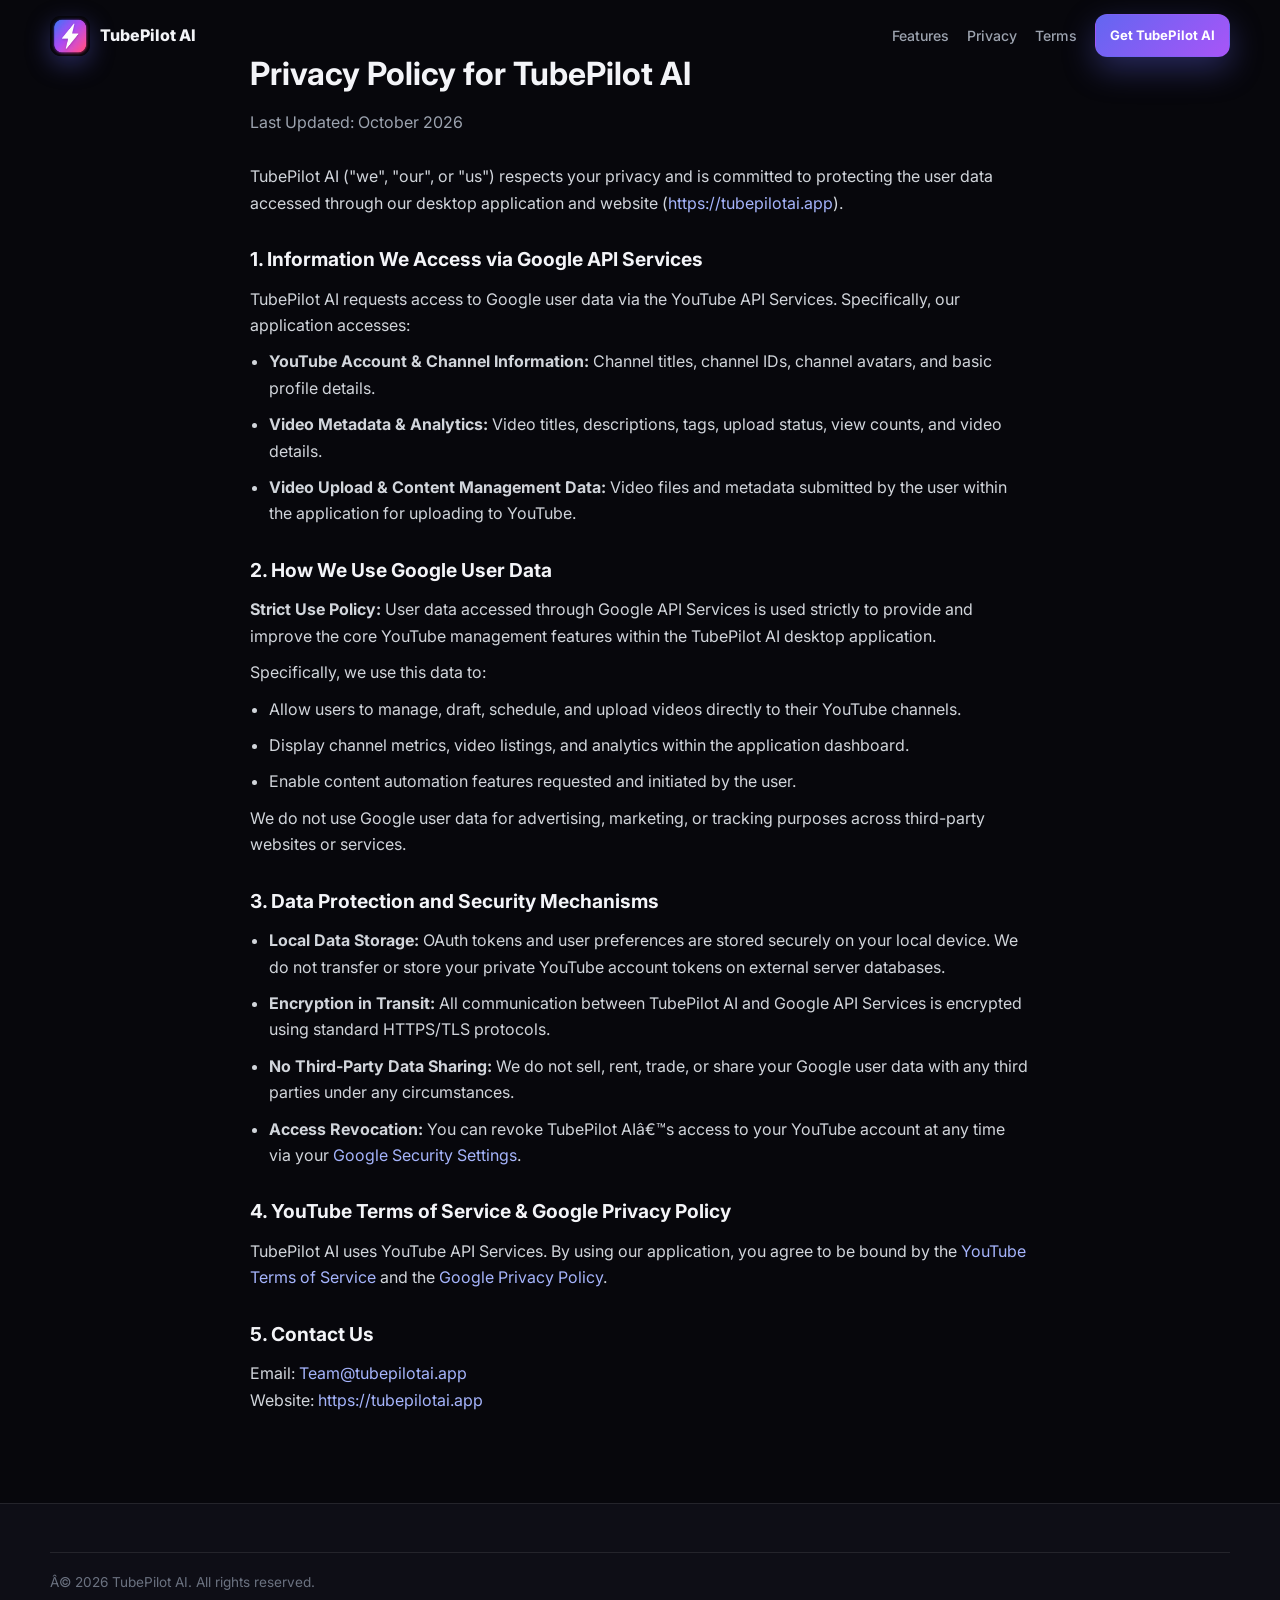
==== privacy.html @ ece3f655 "Update privacy.html" ====
<!DOCTYPE html>
<html lang="en">
<head>
  <meta charset="UTF-8">
  <meta name="viewport" content="width=device-width, initial-scale=1.0">
  <title>Privacy Policy â€” TubePilot AI</title>
  <link rel="icon" href="favicon.png" type="image/png">
  <link href="https://fonts.googleapis.com/css2?family=Inter:wght@400;600;700&display=swap" rel="stylesheet">
<style id="site-inline">
:root {
  --bg: #07070c;
  --bg-2: #0e0e16;
  --card: #14141f;
  --border: rgba(255, 255, 255, 0.09);
  --text: #f3f4f8;
  --muted: #9ca3af;
  --accent: #6366f1;
  --accent-2: #a855f7;
  --glow: rgba(99, 102, 241, 0.35);
  --radius: 16px;
  --radius-lg: 22px;
  --header-h: 72px;
}

*, *::before, *::after { box-sizing: border-box; margin: 0; padding: 0; }
html { scroll-behavior: smooth; }
body {
  font-family: Inter, "Segoe UI", system-ui, sans-serif;
  background: var(--bg);
  color: var(--text);
  line-height: 1.65;
  -webkit-font-smoothing: antialiased;
  overflow-x: hidden;
}
img { max-width: 100%; height: auto; display: block; }
a { color: #a5b4fc; text-decoration: none; }
a:hover { color: #c4b5fd; }

.container { width: min(1180px, calc(100% - 32px)); margin-inline: auto; }

.site-header {
  position: fixed; inset: 0 0 auto; z-index: 200; height: var(--header-h);
  transition: height 0.25s, background 0.25s, backdrop-filter 0.25s, border-color 0.25s;
  border-bottom: 1px solid transparent;
}
.site-header.is-scrolled {
  height: 60px;
  background: rgba(7, 7, 12, 0.92);
  backdrop-filter: blur(14px);
  border-color: var(--border);
}
.header-inner {
  height: 100%;
  display: flex;
  align-items: center;
  justify-content: space-between;
  gap: 12px;
  min-width: 0;
}

.brand {
  display: flex; align-items: center; gap: 10px; color: var(--text);
  font-weight: 800; font-size: 1rem; flex-shrink: 0;
}
.brand img { width: 40px; height: 40px; border-radius: 11px; box-shadow: 0 8px 24px var(--glow); }

.site-nav {
  display: flex; align-items: center; gap: 18px; flex-wrap: nowrap; min-width: 0;
}
.site-nav a:not(.btn) { color: var(--muted); font-size: 0.88rem; font-weight: 500; white-space: nowrap; }
.site-nav a:not(.btn):hover { color: var(--text); }
.nav-cta { flex-shrink: 0; white-space: nowrap; }

.menu-btn {
  display: none; border: 1px solid var(--border); background: var(--card);
  color: var(--text); border-radius: 10px; padding: 8px 12px; cursor: pointer; flex-shrink: 0;
}

.btn {
  display: inline-flex; align-items: center; justify-content: center; gap: 8px;
  padding: 14px 22px; border-radius: 12px; font-weight: 700; font-size: 0.94rem;
  border: 1px solid transparent; transition: transform 0.2s, box-shadow 0.2s, background 0.2s;
}
.btn:hover { transform: translateY(-1px); }
.btn-primary { background: linear-gradient(135deg, var(--accent), var(--accent-2)); color: #fff; box-shadow: 0 12px 32px var(--glow); }
.btn-primary:hover { color: #fff; }
.btn-ghost { background: rgba(255,255,255,0.04); border-color: var(--border); color: var(--text); }
.btn-ghost:hover { background: rgba(255,255,255,0.07); color: var(--text); }
.btn-sm { padding: 10px 14px; font-size: 0.82rem; }

main { padding-top: var(--header-h); }
.section { padding: 72px 0; }
.section-muted { background: var(--bg-2); border-block: 1px solid var(--border); }
.section-head { text-align: center; max-width: 740px; margin: 0 auto 40px; }
.section-head h2 { font-size: clamp(1.75rem, 3vw, 2.35rem); letter-spacing: -0.02em; margin-bottom: 12px; }
.section-head p { color: var(--muted); font-size: 1.02rem; }

.pill-row { display: flex; flex-wrap: wrap; gap: 8px; margin-bottom: 20px; }
.pill {
  padding: 6px 12px; border-radius: 999px; font-size: 0.76rem; font-weight: 600;
  background: rgba(99,102,241,0.12); border: 1px solid rgba(129,140,248,0.28); color: #c4b5fd;
}

.hero { padding: 56px 0 72px; position: relative; overflow: hidden; }
.hero::before {
  content: ""; position: absolute; inset: -30% -20% auto; height: 80%;
  background: radial-gradient(ellipse at 25% 15%, rgba(99,102,241,0.22), transparent 55%),
              radial-gradient(ellipse at 85% 20%, rgba(168,85,247,0.16), transparent 50%);
  pointer-events: none;
}
.hero-grid {
  position: relative;
  display: grid;
  grid-template-columns: 1fr 1fr;
  gap: 40px;
  align-items: center;
}
.hero-copy { min-width: 0; }
.hero h1 { font-size: clamp(2rem, 4vw, 3.1rem); line-height: 1.08; letter-spacing: -0.03em; font-weight: 800; margin-bottom: 16px; }
.hero p.lead { color: var(--muted); font-size: 1.08rem; max-width: 36rem; margin-bottom: 22px; }
.hero-actions { display: flex; flex-wrap: wrap; gap: 12px; margin-bottom: 18px; }
.trust-line { display: flex; flex-wrap: wrap; gap: 8px 16px; font-size: 0.84rem; color: var(--muted); }

.window {
  border-radius: var(--radius-lg); border: 1px solid var(--border);
  background: linear-gradient(160deg, rgba(255,255,255,0.05), rgba(255,255,255,0.02));
  box-shadow: 0 28px 80px rgba(0,0,0,0.5); padding: 10px;
  min-width: 0;
}
.window-bar { display: flex; gap: 6px; padding: 6px 8px 10px; }
.window-bar span { width: 10px; height: 10px; border-radius: 50%; background: rgba(255,255,255,0.15); }
.window-bar span:nth-child(1) { background: #ef4444; }
.window-bar span:nth-child(2) { background: #f59e0b; }
.window-bar span:nth-child(3) { background: #22c55e; }
.window img {
  border-radius: 12px; border: 1px solid var(--border); width: 100%;
  aspect-ratio: 16 / 10;
  object-fit: cover;
  object-position: top center;
  background: var(--card);
}

.hero-shot, .showcase-shot { max-width: 100%; }

.feature-chips {
  list-style: none;
  display: flex;
  flex-wrap: wrap;
  justify-content: center;
  gap: 10px;
  margin: 0 auto 28px;
  max-width: 900px;
  padding: 0;
}
.feature-chips li {
  padding: 10px 16px;
  border-radius: 999px;
  font-size: 0.85rem;
  font-weight: 600;
  background: var(--card);
  border: 1px solid var(--border);
  color: var(--text);
}
.showcase-shot { max-width: 920px; margin: 0 auto; }

.benefits { display: grid; grid-template-columns: repeat(3, 1fr); gap: 16px; }
.benefit {
  padding: 24px; border-radius: var(--radius-lg); background: var(--card); border: 1px solid var(--border);
  transition: transform 0.25s, border-color 0.25s, box-shadow 0.25s;
}
.benefit:hover { transform: translateY(-3px); border-color: rgba(99,102,241,0.35); box-shadow: 0 16px 40px rgba(0,0,0,0.35); }
.benefit .tag { font-size: 0.72rem; letter-spacing: 0.08em; font-weight: 800; color: #a5b4fc; margin-bottom: 10px; }
.benefit h3 { font-size: 1.05rem; margin-bottom: 8px; }
.benefit p { color: var(--muted); font-size: 0.94rem; }

.split {
  display: grid;
  grid-template-columns: 1fr 1fr;
  gap: 36px;
  align-items: center;
  margin-bottom: 56px;
}
.split:last-of-type { margin-bottom: 0; }
.split.reverse .copy { order: 2; }
.split.reverse .visual { order: 1; }
.split .copy { min-width: 0; }
.split .visual { min-width: 0; }
.split h3 { font-size: 1.65rem; letter-spacing: -0.02em; margin-bottom: 12px; }
.split p { color: var(--muted); }

.audience { display: grid; grid-template-columns: repeat(3, 1fr); gap: 16px; }
.aud-card { padding: 28px; border-radius: var(--radius-lg); background: var(--card); border: 1px solid var(--border); }
.aud-card h3 { margin-bottom: 10px; font-size: 1.15rem; }
.aud-card p { color: var(--muted); }

.gallery { display: grid; grid-template-columns: repeat(3, 1fr); gap: 14px; }
.gallery figure {
  border-radius: var(--radius); overflow: hidden; border: 1px solid var(--border);
  background: var(--card); display: flex; flex-direction: column;
}
.gallery-img {
  aspect-ratio: 16 / 10;
  background: var(--bg-2);
  overflow: hidden;
}
.gallery-img img {
  width: 100%; height: 100%;
  object-fit: cover;
  object-position: top center;
}
.gallery figcaption {
  padding: 12px 14px; font-size: 0.82rem; color: var(--muted); font-weight: 600;
  border-top: 1px solid var(--border);
}

.trust-grid { display: grid; grid-template-columns: repeat(2, 1fr); gap: 16px; }
.trust-card { padding: 22px; border-radius: var(--radius); background: var(--card); border: 1px solid var(--border); }
.trust-card h4 { margin-bottom: 8px; }
.trust-card p { color: var(--muted); font-size: 0.92rem; }

.steps { display: grid; grid-template-columns: repeat(4, 1fr); gap: 14px; }
.step { padding: 22px; border-radius: var(--radius-lg); background: var(--card); border: 1px solid var(--border); }
.step .n { font-size: 1.4rem; font-weight: 800; color: #818cf8; margin-bottom: 8px; }
.step h4 { margin-bottom: 8px; font-size: 0.98rem; }
.step p { color: var(--muted); font-size: 0.9rem; }

.faq { max-width: 780px; margin: 0 auto; }
.faq-item { border-bottom: 1px solid var(--border); }
.faq-q {
  width: 100%; text-align: left; background: none; border: none; color: var(--text);
  padding: 18px 0; font-size: 1rem; font-weight: 600; cursor: pointer;
  display: flex; justify-content: space-between; gap: 12px;
}
.faq-a { max-height: 0; overflow: hidden; transition: max-height 0.35s ease; color: var(--muted); font-size: 0.94rem; }
.faq-item.open .faq-a { max-height: 280px; padding-bottom: 16px; }

.cta-band {
  text-align: center; padding: 80px 0; position: relative; overflow: hidden;
  background: radial-gradient(ellipse at center, rgba(99,102,241,0.14), transparent 65%);
}
.cta-band h2 { font-size: clamp(1.85rem, 4vw, 2.6rem); letter-spacing: -0.02em; margin-bottom: 14px; }
.cta-band p { color: var(--muted); max-width: 680px; margin: 0 auto 24px; font-size: 1.05rem; }
.cta-trust { justify-content: center; margin-top: 16px; }

.site-footer { border-top: 1px solid var(--border); background: var(--bg-2); padding: 48px 0 24px; }
.footer-grid { display: grid; grid-template-columns: 1.5fr 1fr 1fr; gap: 28px; margin-bottom: 28px; }
.footer-grid h4 { font-size: 0.82rem; text-transform: uppercase; letter-spacing: 0.06em; color: var(--muted); margin-bottom: 12px; }
.footer-grid a, .footer-blurb { display: block; color: var(--muted); font-size: 0.92rem; margin-bottom: 8px; max-width: 280px; }
.footer-bottom { border-top: 1px solid var(--border); padding-top: 18px; color: #6b7280; font-size: 0.85rem; }

.reveal { opacity: 0; transform: translateY(16px); transition: opacity 0.6s ease, transform 0.6s ease; }
.reveal.show { opacity: 1; transform: none; }

.legal { padding: 48px 0 80px; }
.legal h1 { font-size: 2rem; margin-bottom: 8px; }
.legal .meta { color: var(--muted); margin-bottom: 28px; }
.legal h2 { margin: 28px 0 10px; font-size: 1.2rem; }
.legal p, .legal li { color: #d1d5db; margin-bottom: 10px; }
.legal ul { margin-left: 1.2rem; }
.narrow { max-width: 780px; }

.cta-row { text-align: center; margin-top: 28px; }

@media (max-width: 1024px) {
  .site-nav a:not(.btn) { display: none; }
  .site-nav.open a:not(.btn) { display: block; }
  .hero-grid, .split, .benefits, .audience, .gallery, .trust-grid, .steps, .footer-grid { grid-template-columns: 1fr; }
  .split.reverse .copy, .split.reverse .visual { order: unset; }
  .menu-btn { display: inline-flex; }
  .site-nav {
    position: fixed; top: 60px; left: 16px; right: 16px; flex-direction: column; align-items: stretch;
    background: rgba(14,14,22,0.98); border: 1px solid var(--border); border-radius: var(--radius);
    padding: 8px; display: none; gap: 0;
  }
  .site-nav.open { display: flex; }
  .site-nav a { padding: 12px 14px; }
  .site-nav .nav-cta { margin: 8px; }
}

@media (max-width: 640px) {
  .section { padding: 56px 0; }
  .brand span { font-size: 0.92rem; }
  .btn-sm { padding: 9px 12px; font-size: 0.78rem; }
}

</style>
</head>
<body>
  <header class="site-header is-scrolled">
    <div class="container header-inner">
      <a class="brand" href="index.html"><img src="app-icon.png" width="40" height="40" alt=""> TubePilot AI</a>
      <button class="menu-btn" type="button" aria-label="Menu">Menu</button>
      <nav class="site-nav">
        <a href="index.html#features">Features</a>
        <a href="privacy.html">Privacy</a>
        <a href="terms.html">Terms</a>
        <a class="btn btn-primary btn-sm" href="https://apps.microsoft.com/detail/9MZR3WZD5DH2" target="_blank" rel="noopener">Get TubePilot AI</a>
      </nav>
    </div>
  </header>
  <main class="legal">
    <div class="container narrow">
      <h1>Privacy Policy for TubePilot AI</h1>
      <p class="meta">Last Updated: October 2026</p>
      <p>TubePilot AI ("we", "our", or "us") respects your privacy and is committed to protecting the user data accessed through our desktop application and website (<a href="https://tubepilotai.app">https://tubepilotai.app</a>).</p>
      <h2>1. Information We Access via Google API Services</h2>
      <p>TubePilot AI requests access to Google user data via the YouTube API Services. Specifically, our application accesses:</p>
      <ul>
        <li><strong>YouTube Account &amp; Channel Information:</strong> Channel titles, channel IDs, channel avatars, and basic profile details.</li>
        <li><strong>Video Metadata &amp; Analytics:</strong> Video titles, descriptions, tags, upload status, view counts, and video details.</li>
        <li><strong>Video Upload &amp; Content Management Data:</strong> Video files and metadata submitted by the user within the application for uploading to YouTube.</li>
      </ul>
      <h2>2. How We Use Google User Data</h2>
      <p><strong>Strict Use Policy:</strong> User data accessed through Google API Services is used strictly to provide and improve the core YouTube management features within the TubePilot AI desktop application.</p>
      <p>Specifically, we use this data to:</p>
      <ul>
        <li>Allow users to manage, draft, schedule, and upload videos directly to their YouTube channels.</li>
        <li>Display channel metrics, video listings, and analytics within the application dashboard.</li>
        <li>Enable content automation features requested and initiated by the user.</li>
      </ul>
      <p>We do not use Google user data for advertising, marketing, or tracking purposes across third-party websites or services.</p>
      <h2>3. Data Protection and Security Mechanisms</h2>
      <ul>
        <li><strong>Local Data Storage:</strong> OAuth tokens and user preferences are stored securely on your local device. We do not transfer or store your private YouTube account tokens on external server databases.</li>
        <li><strong>Encryption in Transit:</strong> All communication between TubePilot AI and Google API Services is encrypted using standard HTTPS/TLS protocols.</li>
        <li><strong>No Third-Party Data Sharing:</strong> We do not sell, rent, trade, or share your Google user data with any third parties under any circumstances.</li>
        <li><strong>Access Revocation:</strong> You can revoke TubePilot AIâ€™s access to your YouTube account at any time via your <a href="https://myaccount.google.com/permissions" target="_blank" rel="noopener">Google Security Settings</a>.</li>
      </ul>
      <h2>4. YouTube Terms of Service &amp; Google Privacy Policy</h2>
      <p>TubePilot AI uses YouTube API Services. By using our application, you agree to be bound by the <a href="https://www.youtube.com/t/terms" target="_blank" rel="noopener">YouTube Terms of Service</a> and the <a href="https://policies.google.com/privacy" target="_blank" rel="noopener">Google Privacy Policy</a>.</p>
      <h2>5. Contact Us</h2>
      <p>Email: <a href="mailto:Team@tubepilotai.app">Team@tubepilotai.app</a><br>Website: <a href="https://tubepilotai.app">https://tubepilotai.app</a></p>
    </div>
  </main>
  <footer class="site-footer"><div class="container footer-bottom">Â© 2026 TubePilot AI. All rights reserved.</div></footer>
  <script id="site-inline">
(function () {
  const header = document.querySelector('.site-header')
  const menu = document.querySelector('.menu-btn')
  const nav = document.querySelector('.site-nav')

  if (header) {
    const onScroll = () => header.classList.toggle('is-scrolled', window.scrollY > 20)
    window.addEventListener('scroll', onScroll, { passive: true })
    onScroll()
  }

  if (menu && nav) {
    menu.addEventListener('click', () => {
      const open = nav.classList.toggle('open')
      menu.setAttribute('aria-expanded', open ? 'true' : 'false')
    })
    nav.querySelectorAll('a').forEach((a) => a.addEventListener('click', () => {
      nav.classList.remove('open')
      menu.setAttribute('aria-expanded', 'false')
    }))
  }

  document.querySelectorAll('.faq-item').forEach((item) => {
    const q = item.querySelector('.faq-q')
    if (!q) return
    q.addEventListener('click', () => {
      const was = item.classList.contains('open')
      document.querySelectorAll('.faq-item').forEach((i) => i.classList.remove('open'))
      if (!was) item.classList.add('open')
    })
  })

  const els = document.querySelectorAll('.reveal')
  if ('IntersectionObserver' in window) {
    const io = new IntersectionObserver((entries) => {
      entries.forEach((e) => {
        if (e.isIntersecting) {
          e.target.classList.add('show')
          io.unobserve(e.target)
        }
      })
    }, { threshold: 0.1 })
    els.forEach((el) => io.observe(el))
  } else {
    els.forEach((el) => el.classList.add('show'))
  }
})()

</script>
</body>
</html>
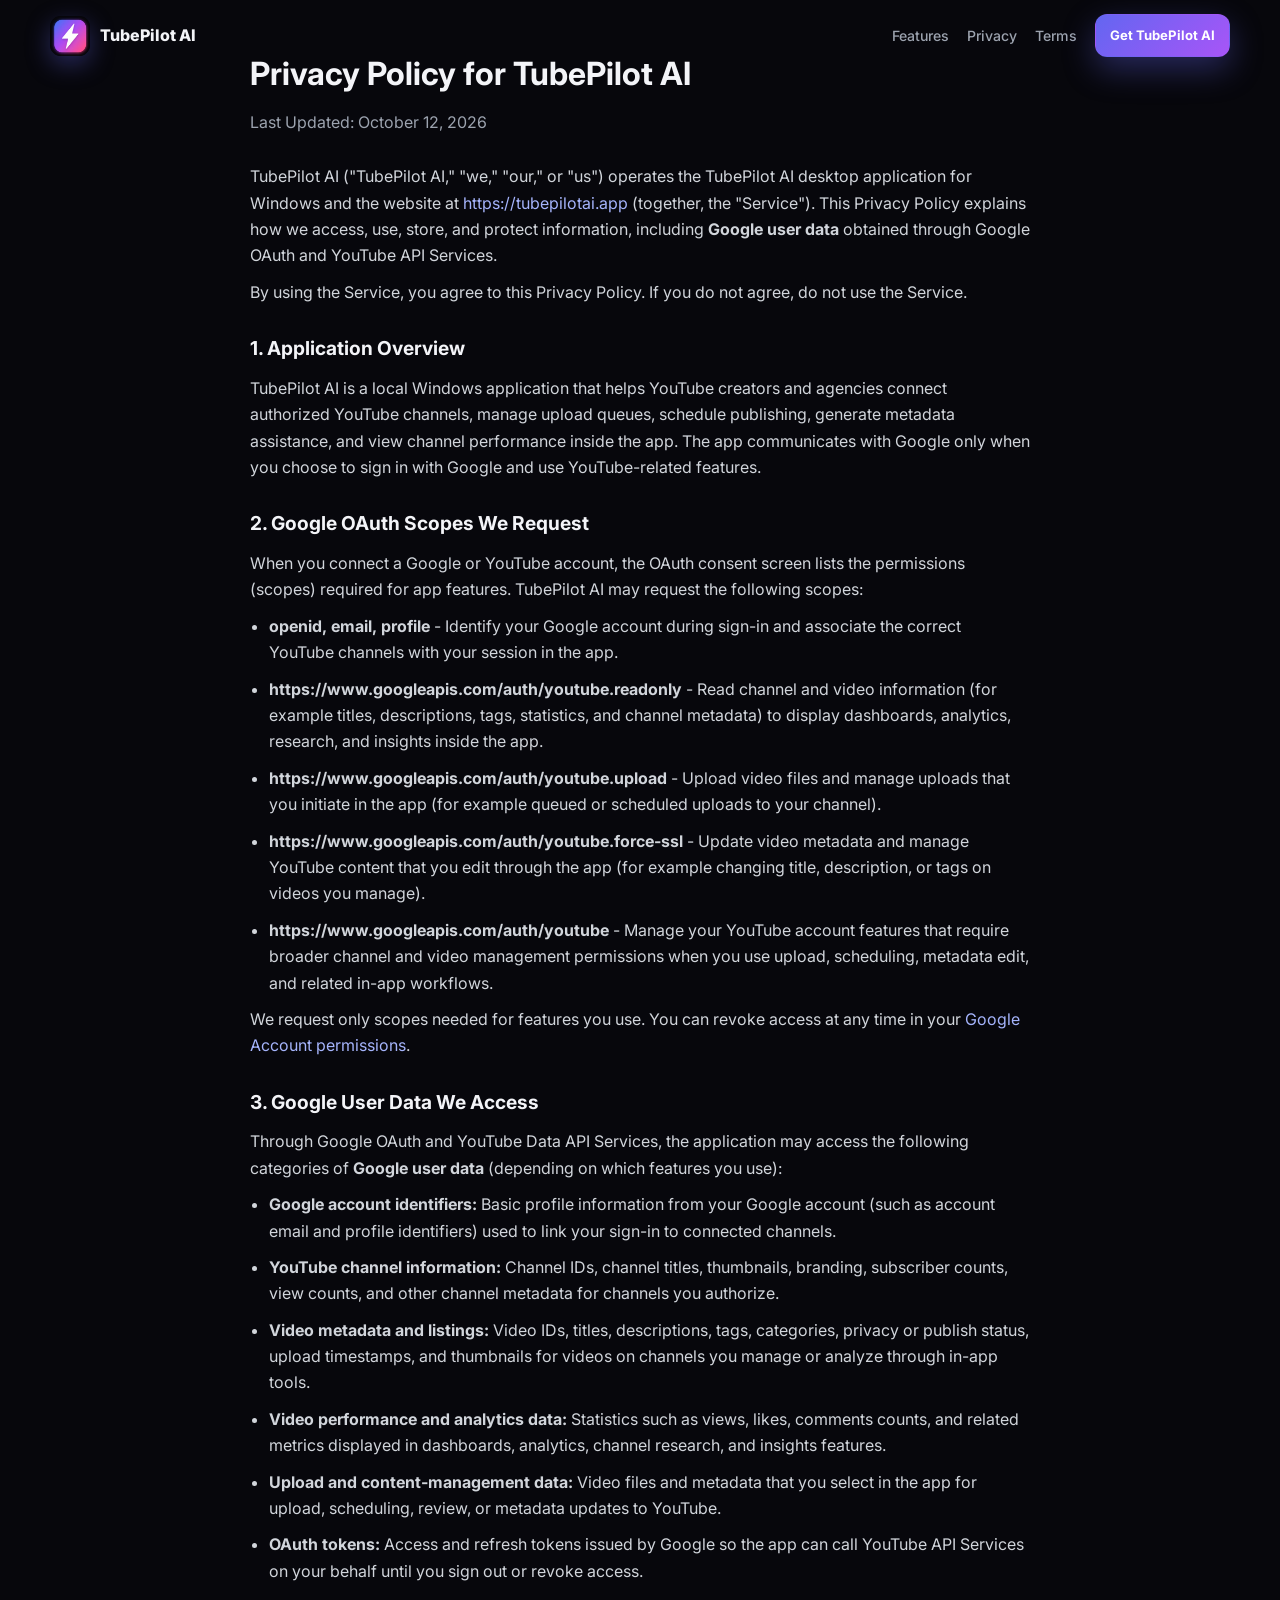
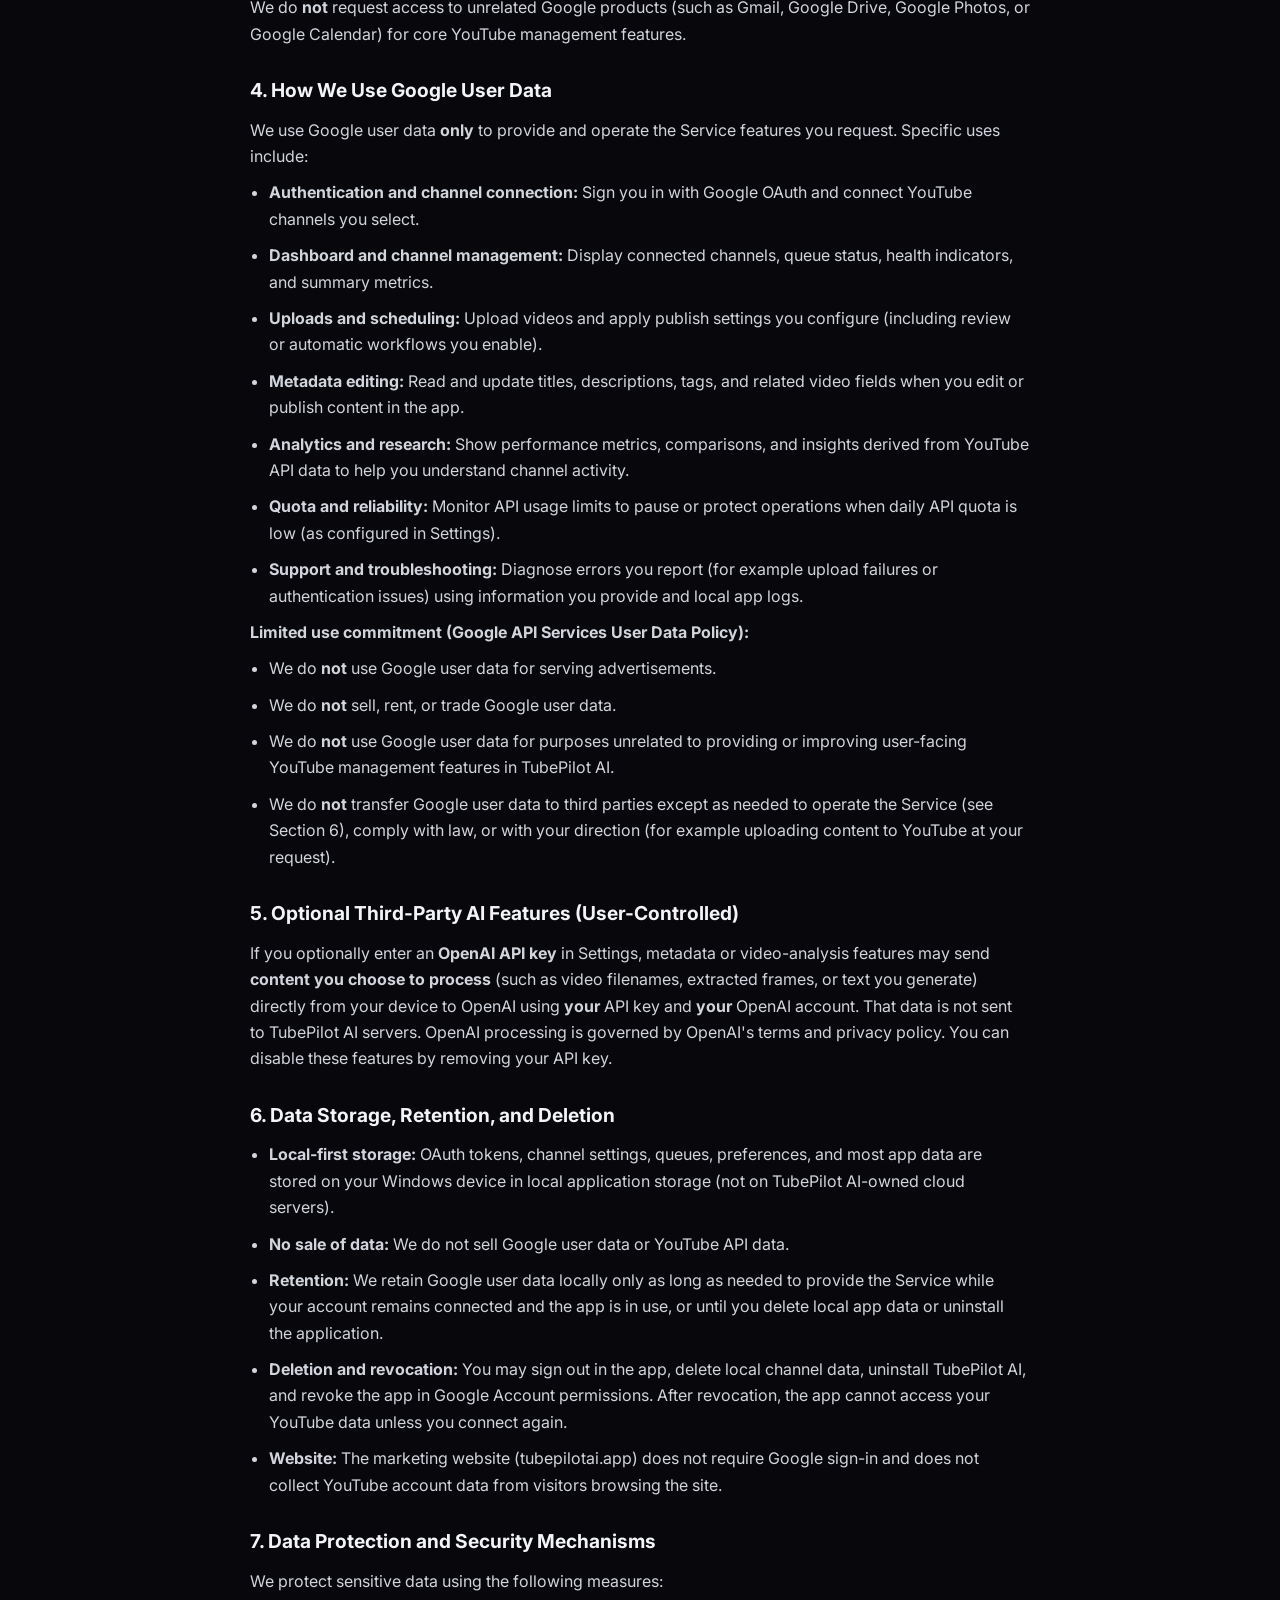
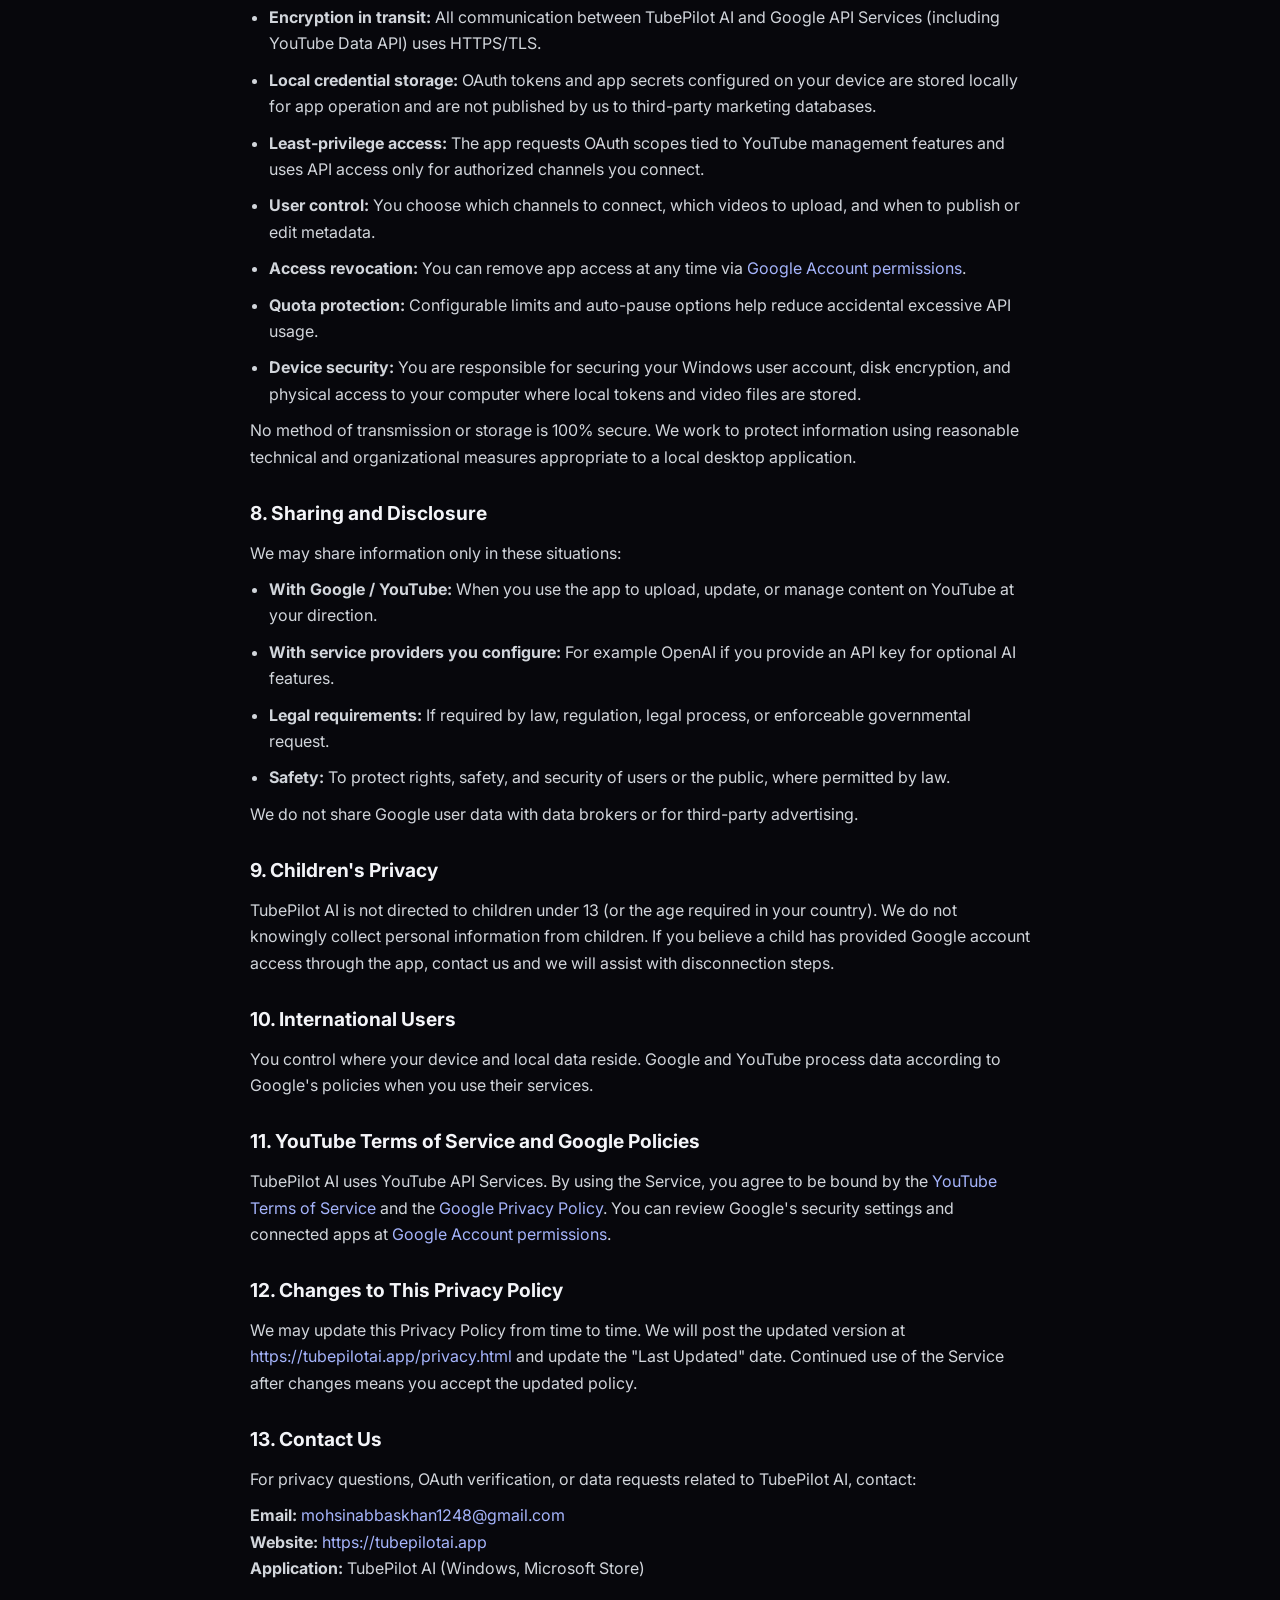
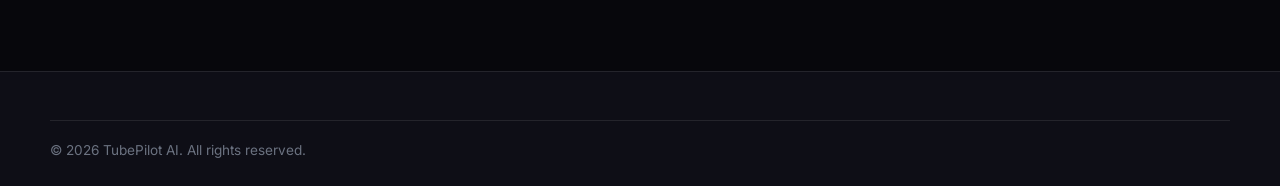
==== commit 0611d891: "Add files via upload" ====
--- a/privacy.html
+++ b/privacy.html
@@ -3,287 +3,11 @@
 <head>
   <meta charset="UTF-8">
   <meta name="viewport" content="width=device-width, initial-scale=1.0">
-  <title>Privacy Policy â€” TubePilot AI</title>
+  <title>Privacy Policy - TubePilot AI</title>
+  <meta name="description" content="Privacy Policy for TubePilot AI including Google user data, YouTube API Services, data use, and data protection.">
   <link rel="icon" href="favicon.png" type="image/png">
+  <link rel="stylesheet" href="site.css">
   <link href="https://fonts.googleapis.com/css2?family=Inter:wght@400;600;700&display=swap" rel="stylesheet">
-<style id="site-inline">
-:root {
-  --bg: #07070c;
-  --bg-2: #0e0e16;
-  --card: #14141f;
-  --border: rgba(255, 255, 255, 0.09);
-  --text: #f3f4f8;
-  --muted: #9ca3af;
-  --accent: #6366f1;
-  --accent-2: #a855f7;
-  --glow: rgba(99, 102, 241, 0.35);
-  --radius: 16px;
-  --radius-lg: 22px;
-  --header-h: 72px;
-}
-
-*, *::before, *::after { box-sizing: border-box; margin: 0; padding: 0; }
-html { scroll-behavior: smooth; }
-body {
-  font-family: Inter, "Segoe UI", system-ui, sans-serif;
-  background: var(--bg);
-  color: var(--text);
-  line-height: 1.65;
-  -webkit-font-smoothing: antialiased;
-  overflow-x: hidden;
-}
-img { max-width: 100%; height: auto; display: block; }
-a { color: #a5b4fc; text-decoration: none; }
-a:hover { color: #c4b5fd; }
-
-.container { width: min(1180px, calc(100% - 32px)); margin-inline: auto; }
-
-.site-header {
-  position: fixed; inset: 0 0 auto; z-index: 200; height: var(--header-h);
-  transition: height 0.25s, background 0.25s, backdrop-filter 0.25s, border-color 0.25s;
-  border-bottom: 1px solid transparent;
-}
-.site-header.is-scrolled {
-  height: 60px;
-  background: rgba(7, 7, 12, 0.92);
-  backdrop-filter: blur(14px);
-  border-color: var(--border);
-}
-.header-inner {
-  height: 100%;
-  display: flex;
-  align-items: center;
-  justify-content: space-between;
-  gap: 12px;
-  min-width: 0;
-}
-
-.brand {
-  display: flex; align-items: center; gap: 10px; color: var(--text);
-  font-weight: 800; font-size: 1rem; flex-shrink: 0;
-}
-.brand img { width: 40px; height: 40px; border-radius: 11px; box-shadow: 0 8px 24px var(--glow); }
-
-.site-nav {
-  display: flex; align-items: center; gap: 18px; flex-wrap: nowrap; min-width: 0;
-}
-.site-nav a:not(.btn) { color: var(--muted); font-size: 0.88rem; font-weight: 500; white-space: nowrap; }
-.site-nav a:not(.btn):hover { color: var(--text); }
-.nav-cta { flex-shrink: 0; white-space: nowrap; }
-
-.menu-btn {
-  display: none; border: 1px solid var(--border); background: var(--card);
-  color: var(--text); border-radius: 10px; padding: 8px 12px; cursor: pointer; flex-shrink: 0;
-}
-
-.btn {
-  display: inline-flex; align-items: center; justify-content: center; gap: 8px;
-  padding: 14px 22px; border-radius: 12px; font-weight: 700; font-size: 0.94rem;
-  border: 1px solid transparent; transition: transform 0.2s, box-shadow 0.2s, background 0.2s;
-}
-.btn:hover { transform: translateY(-1px); }
-.btn-primary { background: linear-gradient(135deg, var(--accent), var(--accent-2)); color: #fff; box-shadow: 0 12px 32px var(--glow); }
-.btn-primary:hover { color: #fff; }
-.btn-ghost { background: rgba(255,255,255,0.04); border-color: var(--border); color: var(--text); }
-.btn-ghost:hover { background: rgba(255,255,255,0.07); color: var(--text); }
-.btn-sm { padding: 10px 14px; font-size: 0.82rem; }
-
-main { padding-top: var(--header-h); }
-.section { padding: 72px 0; }
-.section-muted { background: var(--bg-2); border-block: 1px solid var(--border); }
-.section-head { text-align: center; max-width: 740px; margin: 0 auto 40px; }
-.section-head h2 { font-size: clamp(1.75rem, 3vw, 2.35rem); letter-spacing: -0.02em; margin-bottom: 12px; }
-.section-head p { color: var(--muted); font-size: 1.02rem; }
-
-.pill-row { display: flex; flex-wrap: wrap; gap: 8px; margin-bottom: 20px; }
-.pill {
-  padding: 6px 12px; border-radius: 999px; font-size: 0.76rem; font-weight: 600;
-  background: rgba(99,102,241,0.12); border: 1px solid rgba(129,140,248,0.28); color: #c4b5fd;
-}
-
-.hero { padding: 56px 0 72px; position: relative; overflow: hidden; }
-.hero::before {
-  content: ""; position: absolute; inset: -30% -20% auto; height: 80%;
-  background: radial-gradient(ellipse at 25% 15%, rgba(99,102,241,0.22), transparent 55%),
-              radial-gradient(ellipse at 85% 20%, rgba(168,85,247,0.16), transparent 50%);
-  pointer-events: none;
-}
-.hero-grid {
-  position: relative;
-  display: grid;
-  grid-template-columns: 1fr 1fr;
-  gap: 40px;
-  align-items: center;
-}
-.hero-copy { min-width: 0; }
-.hero h1 { font-size: clamp(2rem, 4vw, 3.1rem); line-height: 1.08; letter-spacing: -0.03em; font-weight: 800; margin-bottom: 16px; }
-.hero p.lead { color: var(--muted); font-size: 1.08rem; max-width: 36rem; margin-bottom: 22px; }
-.hero-actions { display: flex; flex-wrap: wrap; gap: 12px; margin-bottom: 18px; }
-.trust-line { display: flex; flex-wrap: wrap; gap: 8px 16px; font-size: 0.84rem; color: var(--muted); }
-
-.window {
-  border-radius: var(--radius-lg); border: 1px solid var(--border);
-  background: linear-gradient(160deg, rgba(255,255,255,0.05), rgba(255,255,255,0.02));
-  box-shadow: 0 28px 80px rgba(0,0,0,0.5); padding: 10px;
-  min-width: 0;
-}
-.window-bar { display: flex; gap: 6px; padding: 6px 8px 10px; }
-.window-bar span { width: 10px; height: 10px; border-radius: 50%; background: rgba(255,255,255,0.15); }
-.window-bar span:nth-child(1) { background: #ef4444; }
-.window-bar span:nth-child(2) { background: #f59e0b; }
-.window-bar span:nth-child(3) { background: #22c55e; }
-.window img {
-  border-radius: 12px; border: 1px solid var(--border); width: 100%;
-  aspect-ratio: 16 / 10;
-  object-fit: cover;
-  object-position: top center;
-  background: var(--card);
-}
-
-.hero-shot, .showcase-shot { max-width: 100%; }
-
-.feature-chips {
-  list-style: none;
-  display: flex;
-  flex-wrap: wrap;
-  justify-content: center;
-  gap: 10px;
-  margin: 0 auto 28px;
-  max-width: 900px;
-  padding: 0;
-}
-.feature-chips li {
-  padding: 10px 16px;
-  border-radius: 999px;
-  font-size: 0.85rem;
-  font-weight: 600;
-  background: var(--card);
-  border: 1px solid var(--border);
-  color: var(--text);
-}
-.showcase-shot { max-width: 920px; margin: 0 auto; }
-
-.benefits { display: grid; grid-template-columns: repeat(3, 1fr); gap: 16px; }
-.benefit {
-  padding: 24px; border-radius: var(--radius-lg); background: var(--card); border: 1px solid var(--border);
-  transition: transform 0.25s, border-color 0.25s, box-shadow 0.25s;
-}
-.benefit:hover { transform: translateY(-3px); border-color: rgba(99,102,241,0.35); box-shadow: 0 16px 40px rgba(0,0,0,0.35); }
-.benefit .tag { font-size: 0.72rem; letter-spacing: 0.08em; font-weight: 800; color: #a5b4fc; margin-bottom: 10px; }
-.benefit h3 { font-size: 1.05rem; margin-bottom: 8px; }
-.benefit p { color: var(--muted); font-size: 0.94rem; }
-
-.split {
-  display: grid;
-  grid-template-columns: 1fr 1fr;
-  gap: 36px;
-  align-items: center;
-  margin-bottom: 56px;
-}
-.split:last-of-type { margin-bottom: 0; }
-.split.reverse .copy { order: 2; }
-.split.reverse .visual { order: 1; }
-.split .copy { min-width: 0; }
-.split .visual { min-width: 0; }
-.split h3 { font-size: 1.65rem; letter-spacing: -0.02em; margin-bottom: 12px; }
-.split p { color: var(--muted); }
-
-.audience { display: grid; grid-template-columns: repeat(3, 1fr); gap: 16px; }
-.aud-card { padding: 28px; border-radius: var(--radius-lg); background: var(--card); border: 1px solid var(--border); }
-.aud-card h3 { margin-bottom: 10px; font-size: 1.15rem; }
-.aud-card p { color: var(--muted); }
-
-.gallery { display: grid; grid-template-columns: repeat(3, 1fr); gap: 14px; }
-.gallery figure {
-  border-radius: var(--radius); overflow: hidden; border: 1px solid var(--border);
-  background: var(--card); display: flex; flex-direction: column;
-}
-.gallery-img {
-  aspect-ratio: 16 / 10;
-  background: var(--bg-2);
-  overflow: hidden;
-}
-.gallery-img img {
-  width: 100%; height: 100%;
-  object-fit: cover;
-  object-position: top center;
-}
-.gallery figcaption {
-  padding: 12px 14px; font-size: 0.82rem; color: var(--muted); font-weight: 600;
-  border-top: 1px solid var(--border);
-}
-
-.trust-grid { display: grid; grid-template-columns: repeat(2, 1fr); gap: 16px; }
-.trust-card { padding: 22px; border-radius: var(--radius); background: var(--card); border: 1px solid var(--border); }
-.trust-card h4 { margin-bottom: 8px; }
-.trust-card p { color: var(--muted); font-size: 0.92rem; }
-
-.steps { display: grid; grid-template-columns: repeat(4, 1fr); gap: 14px; }
-.step { padding: 22px; border-radius: var(--radius-lg); background: var(--card); border: 1px solid var(--border); }
-.step .n { font-size: 1.4rem; font-weight: 800; color: #818cf8; margin-bottom: 8px; }
-.step h4 { margin-bottom: 8px; font-size: 0.98rem; }
-.step p { color: var(--muted); font-size: 0.9rem; }
-
-.faq { max-width: 780px; margin: 0 auto; }
-.faq-item { border-bottom: 1px solid var(--border); }
-.faq-q {
-  width: 100%; text-align: left; background: none; border: none; color: var(--text);
-  padding: 18px 0; font-size: 1rem; font-weight: 600; cursor: pointer;
-  display: flex; justify-content: space-between; gap: 12px;
-}
-.faq-a { max-height: 0; overflow: hidden; transition: max-height 0.35s ease; color: var(--muted); font-size: 0.94rem; }
-.faq-item.open .faq-a { max-height: 280px; padding-bottom: 16px; }
-
-.cta-band {
-  text-align: center; padding: 80px 0; position: relative; overflow: hidden;
-  background: radial-gradient(ellipse at center, rgba(99,102,241,0.14), transparent 65%);
-}
-.cta-band h2 { font-size: clamp(1.85rem, 4vw, 2.6rem); letter-spacing: -0.02em; margin-bottom: 14px; }
-.cta-band p { color: var(--muted); max-width: 680px; margin: 0 auto 24px; font-size: 1.05rem; }
-.cta-trust { justify-content: center; margin-top: 16px; }
-
-.site-footer { border-top: 1px solid var(--border); background: var(--bg-2); padding: 48px 0 24px; }
-.footer-grid { display: grid; grid-template-columns: 1.5fr 1fr 1fr; gap: 28px; margin-bottom: 28px; }
-.footer-grid h4 { font-size: 0.82rem; text-transform: uppercase; letter-spacing: 0.06em; color: var(--muted); margin-bottom: 12px; }
-.footer-grid a, .footer-blurb { display: block; color: var(--muted); font-size: 0.92rem; margin-bottom: 8px; max-width: 280px; }
-.footer-bottom { border-top: 1px solid var(--border); padding-top: 18px; color: #6b7280; font-size: 0.85rem; }
-
-.reveal { opacity: 0; transform: translateY(16px); transition: opacity 0.6s ease, transform 0.6s ease; }
-.reveal.show { opacity: 1; transform: none; }
-
-.legal { padding: 48px 0 80px; }
-.legal h1 { font-size: 2rem; margin-bottom: 8px; }
-.legal .meta { color: var(--muted); margin-bottom: 28px; }
-.legal h2 { margin: 28px 0 10px; font-size: 1.2rem; }
-.legal p, .legal li { color: #d1d5db; margin-bottom: 10px; }
-.legal ul { margin-left: 1.2rem; }
-.narrow { max-width: 780px; }
-
-.cta-row { text-align: center; margin-top: 28px; }
-
-@media (max-width: 1024px) {
-  .site-nav a:not(.btn) { display: none; }
-  .site-nav.open a:not(.btn) { display: block; }
-  .hero-grid, .split, .benefits, .audience, .gallery, .trust-grid, .steps, .footer-grid { grid-template-columns: 1fr; }
-  .split.reverse .copy, .split.reverse .visual { order: unset; }
-  .menu-btn { display: inline-flex; }
-  .site-nav {
-    position: fixed; top: 60px; left: 16px; right: 16px; flex-direction: column; align-items: stretch;
-    background: rgba(14,14,22,0.98); border: 1px solid var(--border); border-radius: var(--radius);
-    padding: 8px; display: none; gap: 0;
-  }
-  .site-nav.open { display: flex; }
-  .site-nav a { padding: 12px 14px; }
-  .site-nav .nav-cta { margin: 8px; }
-}
-
-@media (max-width: 640px) {
-  .section { padding: 56px 0; }
-  .brand span { font-size: 0.92rem; }
-  .btn-sm { padding: 9px 12px; font-size: 0.78rem; }
-}
-
-</style>
 </head>
 <body>
   <header class="site-header is-scrolled">
@@ -301,87 +25,160 @@
   <main class="legal">
     <div class="container narrow">
       <h1>Privacy Policy for TubePilot AI</h1>
-      <p class="meta">Last Updated: October 2026</p>
-      <p>TubePilot AI ("we", "our", or "us") respects your privacy and is committed to protecting the user data accessed through our desktop application and website (<a href="https://tubepilotai.app">https://tubepilotai.app</a>).</p>
-      <h2>1. Information We Access via Google API Services</h2>
-      <p>TubePilot AI requests access to Google user data via the YouTube API Services. Specifically, our application accesses:</p>
+      <p class="meta">Last Updated: October 12, 2026</p>
+      <p>
+        TubePilot AI (&quot;TubePilot AI,&quot; &quot;we,&quot; &quot;our,&quot; or &quot;us&quot;) operates the TubePilot AI desktop application for Windows
+        and the website at <a href="https://tubepilotai.app">https://tubepilotai.app</a> (together, the &quot;Service&quot;).
+        This Privacy Policy explains how we access, use, store, and protect information, including <strong>Google user data</strong>
+        obtained through Google OAuth and YouTube API Services.
+      </p>
+      <p>
+        By using the Service, you agree to this Privacy Policy. If you do not agree, do not use the Service.
+      </p>
+
+      <h2>1. Application Overview</h2>
+      <p>
+        TubePilot AI is a local Windows application that helps YouTube creators and agencies connect authorized YouTube channels,
+        manage upload queues, schedule publishing, generate metadata assistance, and view channel performance inside the app.
+        The app communicates with Google only when you choose to sign in with Google and use YouTube-related features.
+      </p>
+
+      <h2>2. Google OAuth Scopes We Request</h2>
+      <p>
+        When you connect a Google or YouTube account, the OAuth consent screen lists the permissions (scopes) required for app features.
+        TubePilot AI may request the following scopes:
+      </p>
       <ul>
-        <li><strong>YouTube Account &amp; Channel Information:</strong> Channel titles, channel IDs, channel avatars, and basic profile details.</li>
-        <li><strong>Video Metadata &amp; Analytics:</strong> Video titles, descriptions, tags, upload status, view counts, and video details.</li>
-        <li><strong>Video Upload &amp; Content Management Data:</strong> Video files and metadata submitted by the user within the application for uploading to YouTube.</li>
+        <li><strong>openid, email, profile</strong> - Identify your Google account during sign-in and associate the correct YouTube channels with your session in the app.</li>
+        <li><strong>https://www.googleapis.com/auth/youtube.readonly</strong> - Read channel and video information (for example titles, descriptions, tags, statistics, and channel metadata) to display dashboards, analytics, research, and insights inside the app.</li>
+        <li><strong>https://www.googleapis.com/auth/youtube.upload</strong> - Upload video files and manage uploads that you initiate in the app (for example queued or scheduled uploads to your channel).</li>
+        <li><strong>https://www.googleapis.com/auth/youtube.force-ssl</strong> - Update video metadata and manage YouTube content that you edit through the app (for example changing title, description, or tags on videos you manage).</li>
+        <li><strong>https://www.googleapis.com/auth/youtube</strong> - Manage your YouTube account features that require broader channel and video management permissions when you use upload, scheduling, metadata edit, and related in-app workflows.</li>
       </ul>
-      <h2>2. How We Use Google User Data</h2>
-      <p><strong>Strict Use Policy:</strong> User data accessed through Google API Services is used strictly to provide and improve the core YouTube management features within the TubePilot AI desktop application.</p>
-      <p>Specifically, we use this data to:</p>
+      <p>
+        We request only scopes needed for features you use. You can revoke access at any time in your
+        <a href="https://myaccount.google.com/permissions" target="_blank" rel="noopener">Google Account permissions</a>.
+      </p>
+
+      <h2>3. Google User Data We Access</h2>
+      <p>
+        Through Google OAuth and YouTube Data API Services, the application may access the following categories of
+        <strong>Google user data</strong> (depending on which features you use):
+      </p>
       <ul>
-        <li>Allow users to manage, draft, schedule, and upload videos directly to their YouTube channels.</li>
-        <li>Display channel metrics, video listings, and analytics within the application dashboard.</li>
-        <li>Enable content automation features requested and initiated by the user.</li>
+        <li><strong>Google account identifiers:</strong> Basic profile information from your Google account (such as account email and profile identifiers) used to link your sign-in to connected channels.</li>
+        <li><strong>YouTube channel information:</strong> Channel IDs, channel titles, thumbnails, branding, subscriber counts, view counts, and other channel metadata for channels you authorize.</li>
+        <li><strong>Video metadata and listings:</strong> Video IDs, titles, descriptions, tags, categories, privacy or publish status, upload timestamps, and thumbnails for videos on channels you manage or analyze through in-app tools.</li>
+        <li><strong>Video performance and analytics data:</strong> Statistics such as views, likes, comments counts, and related metrics displayed in dashboards, analytics, channel research, and insights features.</li>
+        <li><strong>Upload and content-management data:</strong> Video files and metadata that you select in the app for upload, scheduling, review, or metadata updates to YouTube.</li>
+        <li><strong>OAuth tokens:</strong> Access and refresh tokens issued by Google so the app can call YouTube API Services on your behalf until you sign out or revoke access.</li>
       </ul>
-      <p>We do not use Google user data for advertising, marketing, or tracking purposes across third-party websites or services.</p>
-      <h2>3. Data Protection and Security Mechanisms</h2>
+      <p>
+        We do <strong>not</strong> request access to unrelated Google products (such as Gmail, Google Drive, Google Photos, or Google Calendar) for core YouTube management features.
+      </p>
+
+      <h2>4. How We Use Google User Data</h2>
+      <p>
+        We use Google user data <strong>only</strong> to provide and operate the Service features you request. Specific uses include:
+      </p>
       <ul>
-        <li><strong>Local Data Storage:</strong> OAuth tokens and user preferences are stored securely on your local device. We do not transfer or store your private YouTube account tokens on external server databases.</li>
-        <li><strong>Encryption in Transit:</strong> All communication between TubePilot AI and Google API Services is encrypted using standard HTTPS/TLS protocols.</li>
-        <li><strong>No Third-Party Data Sharing:</strong> We do not sell, rent, trade, or share your Google user data with any third parties under any circumstances.</li>
-        <li><strong>Access Revocation:</strong> You can revoke TubePilot AIâ€™s access to your YouTube account at any time via your <a href="https://myaccount.google.com/permissions" target="_blank" rel="noopener">Google Security Settings</a>.</li>
+        <li><strong>Authentication and channel connection:</strong> Sign you in with Google OAuth and connect YouTube channels you select.</li>
+        <li><strong>Dashboard and channel management:</strong> Display connected channels, queue status, health indicators, and summary metrics.</li>
+        <li><strong>Uploads and scheduling:</strong> Upload videos and apply publish settings you configure (including review or automatic workflows you enable).</li>
+        <li><strong>Metadata editing:</strong> Read and update titles, descriptions, tags, and related video fields when you edit or publish content in the app.</li>
+        <li><strong>Analytics and research:</strong> Show performance metrics, comparisons, and insights derived from YouTube API data to help you understand channel activity.</li>
+        <li><strong>Quota and reliability:</strong> Monitor API usage limits to pause or protect operations when daily API quota is low (as configured in Settings).</li>
+        <li><strong>Support and troubleshooting:</strong> Diagnose errors you report (for example upload failures or authentication issues) using information you provide and local app logs.</li>
       </ul>
-      <h2>4. YouTube Terms of Service &amp; Google Privacy Policy</h2>
-      <p>TubePilot AI uses YouTube API Services. By using our application, you agree to be bound by the <a href="https://www.youtube.com/t/terms" target="_blank" rel="noopener">YouTube Terms of Service</a> and the <a href="https://policies.google.com/privacy" target="_blank" rel="noopener">Google Privacy Policy</a>.</p>
-      <h2>5. Contact Us</h2>
-      <p>Email: <a href="mailto:Team@tubepilotai.app">Team@tubepilotai.app</a><br>Website: <a href="https://tubepilotai.app">https://tubepilotai.app</a></p>
+      <p><strong>Limited use commitment (Google API Services User Data Policy):</strong></p>
+      <ul>
+        <li>We do <strong>not</strong> use Google user data for serving advertisements.</li>
+        <li>We do <strong>not</strong> sell, rent, or trade Google user data.</li>
+        <li>We do <strong>not</strong> use Google user data for purposes unrelated to providing or improving user-facing YouTube management features in TubePilot AI.</li>
+        <li>We do <strong>not</strong> transfer Google user data to third parties except as needed to operate the Service (see Section 6), comply with law, or with your direction (for example uploading content to YouTube at your request).</li>
+      </ul>
+
+      <h2>5. Optional Third-Party AI Features (User-Controlled)</h2>
+      <p>
+        If you optionally enter an <strong>OpenAI API key</strong> in Settings, metadata or video-analysis features may send
+        <strong>content you choose to process</strong> (such as video filenames, extracted frames, or text you generate) directly from your device
+        to OpenAI using <strong>your</strong> API key and <strong>your</strong> OpenAI account. That data is not sent to TubePilot AI servers.
+        OpenAI processing is governed by OpenAI&apos;s terms and privacy policy. You can disable these features by removing your API key.
+      </p>
+
+      <h2>6. Data Storage, Retention, and Deletion</h2>
+      <ul>
+        <li><strong>Local-first storage:</strong> OAuth tokens, channel settings, queues, preferences, and most app data are stored on your Windows device in local application storage (not on TubePilot AI-owned cloud servers).</li>
+        <li><strong>No sale of data:</strong> We do not sell Google user data or YouTube API data.</li>
+        <li><strong>Retention:</strong> We retain Google user data locally only as long as needed to provide the Service while your account remains connected and the app is in use, or until you delete local app data or uninstall the application.</li>
+        <li><strong>Deletion and revocation:</strong> You may sign out in the app, delete local channel data, uninstall TubePilot AI, and revoke the app in Google Account permissions. After revocation, the app cannot access your YouTube data unless you connect again.</li>
+        <li><strong>Website:</strong> The marketing website (tubepilotai.app) does not require Google sign-in and does not collect YouTube account data from visitors browsing the site.</li>
+      </ul>
+
+      <h2>7. Data Protection and Security Mechanisms</h2>
+      <p>We protect sensitive data using the following measures:</p>
+      <ul>
+        <li><strong>Encryption in transit:</strong> All communication between TubePilot AI and Google API Services (including YouTube Data API) uses HTTPS/TLS.</li>
+        <li><strong>Local credential storage:</strong> OAuth tokens and app secrets configured on your device are stored locally for app operation and are not published by us to third-party marketing databases.</li>
+        <li><strong>Least-privilege access:</strong> The app requests OAuth scopes tied to YouTube management features and uses API access only for authorized channels you connect.</li>
+        <li><strong>User control:</strong> You choose which channels to connect, which videos to upload, and when to publish or edit metadata.</li>
+        <li><strong>Access revocation:</strong> You can remove app access at any time via <a href="https://myaccount.google.com/permissions" target="_blank" rel="noopener">Google Account permissions</a>.</li>
+        <li><strong>Quota protection:</strong> Configurable limits and auto-pause options help reduce accidental excessive API usage.</li>
+        <li><strong>Device security:</strong> You are responsible for securing your Windows user account, disk encryption, and physical access to your computer where local tokens and video files are stored.</li>
+      </ul>
+      <p>
+        No method of transmission or storage is 100% secure. We work to protect information using reasonable technical and organizational measures appropriate to a local desktop application.
+      </p>
+
+      <h2>8. Sharing and Disclosure</h2>
+      <p>We may share information only in these situations:</p>
+      <ul>
+        <li><strong>With Google / YouTube:</strong> When you use the app to upload, update, or manage content on YouTube at your direction.</li>
+        <li><strong>With service providers you configure:</strong> For example OpenAI if you provide an API key for optional AI features.</li>
+        <li><strong>Legal requirements:</strong> If required by law, regulation, legal process, or enforceable governmental request.</li>
+        <li><strong>Safety:</strong> To protect rights, safety, and security of users or the public, where permitted by law.</li>
+      </ul>
+      <p>We do not share Google user data with data brokers or for third-party advertising.</p>
+
+      <h2>9. Children&apos;s Privacy</h2>
+      <p>
+        TubePilot AI is not directed to children under 13 (or the age required in your country). We do not knowingly collect personal information from children.
+        If you believe a child has provided Google account access through the app, contact us and we will assist with disconnection steps.
+      </p>
+
+      <h2>10. International Users</h2>
+      <p>
+        You control where your device and local data reside. Google and YouTube process data according to Google&apos;s policies when you use their services.
+      </p>
+
+      <h2>11. YouTube Terms of Service and Google Policies</h2>
+      <p>
+        TubePilot AI uses YouTube API Services. By using the Service, you agree to be bound by the
+        <a href="https://www.youtube.com/t/terms" target="_blank" rel="noopener">YouTube Terms of Service</a> and the
+        <a href="https://policies.google.com/privacy" target="_blank" rel="noopener">Google Privacy Policy</a>.
+        You can review Google&apos;s security settings and connected apps at
+        <a href="https://myaccount.google.com/permissions" target="_blank" rel="noopener">Google Account permissions</a>.
+      </p>
+
+      <h2>12. Changes to This Privacy Policy</h2>
+      <p>
+        We may update this Privacy Policy from time to time. We will post the updated version at
+        <a href="https://tubepilotai.app/privacy.html">https://tubepilotai.app/privacy.html</a> and update the &quot;Last Updated&quot; date.
+        Continued use of the Service after changes means you accept the updated policy.
+      </p>
+
+      <h2>13. Contact Us</h2>
+      <p>
+        For privacy questions, OAuth verification, or data requests related to TubePilot AI, contact:
+      </p>
+      <p>
+        <strong>Email:</strong> <a href="mailto:mohsinabbaskhan1248@gmail.com">mohsinabbaskhan1248@gmail.com</a><br>
+        <strong>Website:</strong> <a href="https://tubepilotai.app">https://tubepilotai.app</a><br>
+        <strong>Application:</strong> TubePilot AI (Windows, Microsoft Store)
+      </p>
     </div>
   </main>
-  <footer class="site-footer"><div class="container footer-bottom">Â© 2026 TubePilot AI. All rights reserved.</div></footer>
-  <script id="site-inline">
-(function () {
-  const header = document.querySelector('.site-header')
-  const menu = document.querySelector('.menu-btn')
-  const nav = document.querySelector('.site-nav')
-
-  if (header) {
-    const onScroll = () => header.classList.toggle('is-scrolled', window.scrollY > 20)
-    window.addEventListener('scroll', onScroll, { passive: true })
-    onScroll()
-  }
-
-  if (menu && nav) {
-    menu.addEventListener('click', () => {
-      const open = nav.classList.toggle('open')
-      menu.setAttribute('aria-expanded', open ? 'true' : 'false')
-    })
-    nav.querySelectorAll('a').forEach((a) => a.addEventListener('click', () => {
-      nav.classList.remove('open')
-      menu.setAttribute('aria-expanded', 'false')
-    }))
-  }
-
-  document.querySelectorAll('.faq-item').forEach((item) => {
-    const q = item.querySelector('.faq-q')
-    if (!q) return
-    q.addEventListener('click', () => {
-      const was = item.classList.contains('open')
-      document.querySelectorAll('.faq-item').forEach((i) => i.classList.remove('open'))
-      if (!was) item.classList.add('open')
-    })
-  })
-
-  const els = document.querySelectorAll('.reveal')
-  if ('IntersectionObserver' in window) {
-    const io = new IntersectionObserver((entries) => {
-      entries.forEach((e) => {
-        if (e.isIntersecting) {
-          e.target.classList.add('show')
-          io.unobserve(e.target)
-        }
-      })
-    }, { threshold: 0.1 })
-    els.forEach((el) => io.observe(el))
-  } else {
-    els.forEach((el) => el.classList.add('show'))
-  }
-})()
-
-</script>
+  <footer class="site-footer"><div class="container footer-bottom">&copy; 2026 TubePilot AI. All rights reserved.</div></footer>
+  <script src="main.js" defer></script>
 </body>
 </html>
--- a/site.css
+++ b/site.css
@@ -0,0 +1,275 @@
+:root {
+  --bg: #07070c;
+  --bg-2: #0e0e16;
+  --card: #14141f;
+  --border: rgba(255, 255, 255, 0.09);
+  --text: #f3f4f8;
+  --muted: #9ca3af;
+  --accent: #6366f1;
+  --accent-2: #a855f7;
+  --glow: rgba(99, 102, 241, 0.35);
+  --radius: 16px;
+  --radius-lg: 22px;
+  --header-h: 72px;
+}
+
+*, *::before, *::after { box-sizing: border-box; margin: 0; padding: 0; }
+html { scroll-behavior: smooth; }
+body {
+  font-family: Inter, "Segoe UI", system-ui, sans-serif;
+  background: var(--bg);
+  color: var(--text);
+  line-height: 1.65;
+  -webkit-font-smoothing: antialiased;
+  overflow-x: hidden;
+}
+img { max-width: 100%; height: auto; display: block; }
+a { color: #a5b4fc; text-decoration: none; }
+a:hover { color: #c4b5fd; }
+
+.container { width: min(1180px, calc(100% - 32px)); margin-inline: auto; }
+
+.site-header {
+  position: fixed; inset: 0 0 auto; z-index: 200; height: var(--header-h);
+  transition: height 0.25s, background 0.25s, backdrop-filter 0.25s, border-color 0.25s;
+  border-bottom: 1px solid transparent;
+}
+.site-header.is-scrolled {
+  height: 60px;
+  background: rgba(7, 7, 12, 0.92);
+  backdrop-filter: blur(14px);
+  border-color: var(--border);
+}
+.header-inner {
+  height: 100%;
+  display: flex;
+  align-items: center;
+  justify-content: space-between;
+  gap: 12px;
+  min-width: 0;
+}
+
+.brand {
+  display: flex; align-items: center; gap: 10px; color: var(--text);
+  font-weight: 800; font-size: 1rem; flex-shrink: 0;
+}
+.brand img { width: 40px; height: 40px; border-radius: 11px; box-shadow: 0 8px 24px var(--glow); }
+
+.site-nav {
+  display: flex; align-items: center; gap: 18px; flex-wrap: nowrap; min-width: 0;
+}
+.site-nav a:not(.btn) { color: var(--muted); font-size: 0.88rem; font-weight: 500; white-space: nowrap; }
+.site-nav a:not(.btn):hover { color: var(--text); }
+.nav-cta { flex-shrink: 0; white-space: nowrap; }
+
+.menu-btn {
+  display: none; border: 1px solid var(--border); background: var(--card);
+  color: var(--text); border-radius: 10px; padding: 8px 12px; cursor: pointer; flex-shrink: 0;
+}
+
+.btn {
+  display: inline-flex; align-items: center; justify-content: center; gap: 8px;
+  padding: 14px 22px; border-radius: 12px; font-weight: 700; font-size: 0.94rem;
+  border: 1px solid transparent; transition: transform 0.2s, box-shadow 0.2s, background 0.2s;
+}
+.btn:hover { transform: translateY(-1px); }
+.btn-primary { background: linear-gradient(135deg, var(--accent), var(--accent-2)); color: #fff; box-shadow: 0 12px 32px var(--glow); }
+.btn-primary:hover { color: #fff; }
+.btn-ghost { background: rgba(255,255,255,0.04); border-color: var(--border); color: var(--text); }
+.btn-ghost:hover { background: rgba(255,255,255,0.07); color: var(--text); }
+.btn-sm { padding: 10px 14px; font-size: 0.82rem; }
+
+main { padding-top: var(--header-h); }
+.section { padding: 72px 0; }
+.section-muted { background: var(--bg-2); border-block: 1px solid var(--border); }
+.section-head { text-align: center; max-width: 740px; margin: 0 auto 40px; }
+.section-head h2 { font-size: clamp(1.75rem, 3vw, 2.35rem); letter-spacing: -0.02em; margin-bottom: 12px; }
+.section-head p { color: var(--muted); font-size: 1.02rem; }
+
+.pill-row { display: flex; flex-wrap: wrap; gap: 8px; margin-bottom: 20px; }
+.pill {
+  padding: 6px 12px; border-radius: 999px; font-size: 0.76rem; font-weight: 600;
+  background: rgba(99,102,241,0.12); border: 1px solid rgba(129,140,248,0.28); color: #c4b5fd;
+}
+
+.hero { padding: 56px 0 72px; position: relative; overflow: hidden; }
+.hero::before {
+  content: ""; position: absolute; inset: -30% -20% auto; height: 80%;
+  background: radial-gradient(ellipse at 25% 15%, rgba(99,102,241,0.22), transparent 55%),
+              radial-gradient(ellipse at 85% 20%, rgba(168,85,247,0.16), transparent 50%);
+  pointer-events: none;
+}
+.hero-grid {
+  position: relative;
+  display: grid;
+  grid-template-columns: 1fr 1fr;
+  gap: 40px;
+  align-items: center;
+}
+.hero-copy { min-width: 0; }
+.hero h1 { font-size: clamp(2rem, 4vw, 3.1rem); line-height: 1.08; letter-spacing: -0.03em; font-weight: 800; margin-bottom: 16px; }
+.hero p.lead { color: var(--muted); font-size: 1.08rem; max-width: 36rem; margin-bottom: 22px; }
+.hero-actions { display: flex; flex-wrap: wrap; gap: 12px; margin-bottom: 18px; }
+.trust-line { display: flex; flex-wrap: wrap; gap: 8px 16px; font-size: 0.84rem; color: var(--muted); }
+
+.window {
+  border-radius: var(--radius-lg); border: 1px solid var(--border);
+  background: linear-gradient(160deg, rgba(255,255,255,0.05), rgba(255,255,255,0.02));
+  box-shadow: 0 28px 80px rgba(0,0,0,0.5); padding: 10px;
+  min-width: 0;
+}
+.window-bar { display: flex; gap: 6px; padding: 6px 8px 10px; }
+.window-bar span { width: 10px; height: 10px; border-radius: 50%; background: rgba(255,255,255,0.15); }
+.window-bar span:nth-child(1) { background: #ef4444; }
+.window-bar span:nth-child(2) { background: #f59e0b; }
+.window-bar span:nth-child(3) { background: #22c55e; }
+.window img {
+  border-radius: 12px; border: 1px solid var(--border); width: 100%;
+  aspect-ratio: 16 / 10;
+  object-fit: cover;
+  object-position: top center;
+  background: var(--card);
+}
+
+.hero-shot, .showcase-shot { max-width: 100%; }
+
+.feature-chips {
+  list-style: none;
+  display: flex;
+  flex-wrap: wrap;
+  justify-content: center;
+  gap: 10px;
+  margin: 0 auto 28px;
+  max-width: 900px;
+  padding: 0;
+}
+.feature-chips li {
+  padding: 10px 16px;
+  border-radius: 999px;
+  font-size: 0.85rem;
+  font-weight: 600;
+  background: var(--card);
+  border: 1px solid var(--border);
+  color: var(--text);
+}
+.showcase-shot { max-width: 920px; margin: 0 auto; }
+
+.benefits { display: grid; grid-template-columns: repeat(3, 1fr); gap: 16px; }
+.benefit {
+  padding: 24px; border-radius: var(--radius-lg); background: var(--card); border: 1px solid var(--border);
+  transition: transform 0.25s, border-color 0.25s, box-shadow 0.25s;
+}
+.benefit:hover { transform: translateY(-3px); border-color: rgba(99,102,241,0.35); box-shadow: 0 16px 40px rgba(0,0,0,0.35); }
+.benefit .tag { font-size: 0.72rem; letter-spacing: 0.08em; font-weight: 800; color: #a5b4fc; margin-bottom: 10px; }
+.benefit h3 { font-size: 1.05rem; margin-bottom: 8px; }
+.benefit p { color: var(--muted); font-size: 0.94rem; }
+
+.split {
+  display: grid;
+  grid-template-columns: 1fr 1fr;
+  gap: 36px;
+  align-items: center;
+  margin-bottom: 56px;
+}
+.split:last-of-type { margin-bottom: 0; }
+.split.reverse .copy { order: 2; }
+.split.reverse .visual { order: 1; }
+.split .copy { min-width: 0; }
+.split .visual { min-width: 0; }
+.split h3 { font-size: 1.65rem; letter-spacing: -0.02em; margin-bottom: 12px; }
+.split p { color: var(--muted); }
+
+.audience { display: grid; grid-template-columns: repeat(3, 1fr); gap: 16px; }
+.aud-card { padding: 28px; border-radius: var(--radius-lg); background: var(--card); border: 1px solid var(--border); }
+.aud-card h3 { margin-bottom: 10px; font-size: 1.15rem; }
+.aud-card p { color: var(--muted); }
+
+.gallery { display: grid; grid-template-columns: repeat(3, 1fr); gap: 14px; }
+.gallery figure {
+  border-radius: var(--radius); overflow: hidden; border: 1px solid var(--border);
+  background: var(--card); display: flex; flex-direction: column;
+}
+.gallery-img {
+  aspect-ratio: 16 / 10;
+  background: var(--bg-2);
+  overflow: hidden;
+}
+.gallery-img img {
+  width: 100%; height: 100%;
+  object-fit: cover;
+  object-position: top center;
+}
+.gallery figcaption {
+  padding: 12px 14px; font-size: 0.82rem; color: var(--muted); font-weight: 600;
+  border-top: 1px solid var(--border);
+}
+
+.trust-grid { display: grid; grid-template-columns: repeat(2, 1fr); gap: 16px; }
+.trust-card { padding: 22px; border-radius: var(--radius); background: var(--card); border: 1px solid var(--border); }
+.trust-card h4 { margin-bottom: 8px; }
+.trust-card p { color: var(--muted); font-size: 0.92rem; }
+
+.steps { display: grid; grid-template-columns: repeat(4, 1fr); gap: 14px; }
+.step { padding: 22px; border-radius: var(--radius-lg); background: var(--card); border: 1px solid var(--border); }
+.step .n { font-size: 1.4rem; font-weight: 800; color: #818cf8; margin-bottom: 8px; }
+.step h4 { margin-bottom: 8px; font-size: 0.98rem; }
+.step p { color: var(--muted); font-size: 0.9rem; }
+
+.faq { max-width: 780px; margin: 0 auto; }
+.faq-item { border-bottom: 1px solid var(--border); }
+.faq-q {
+  width: 100%; text-align: left; background: none; border: none; color: var(--text);
+  padding: 18px 0; font-size: 1rem; font-weight: 600; cursor: pointer;
+  display: flex; justify-content: space-between; gap: 12px;
+}
+.faq-a { max-height: 0; overflow: hidden; transition: max-height 0.35s ease; color: var(--muted); font-size: 0.94rem; }
+.faq-item.open .faq-a { max-height: 280px; padding-bottom: 16px; }
+
+.cta-band {
+  text-align: center; padding: 80px 0; position: relative; overflow: hidden;
+  background: radial-gradient(ellipse at center, rgba(99,102,241,0.14), transparent 65%);
+}
+.cta-band h2 { font-size: clamp(1.85rem, 4vw, 2.6rem); letter-spacing: -0.02em; margin-bottom: 14px; }
+.cta-band p { color: var(--muted); max-width: 680px; margin: 0 auto 24px; font-size: 1.05rem; }
+.cta-trust { justify-content: center; margin-top: 16px; }
+
+.site-footer { border-top: 1px solid var(--border); background: var(--bg-2); padding: 48px 0 24px; }
+.footer-grid { display: grid; grid-template-columns: 1.5fr 1fr 1fr; gap: 28px; margin-bottom: 28px; }
+.footer-grid h4 { font-size: 0.82rem; text-transform: uppercase; letter-spacing: 0.06em; color: var(--muted); margin-bottom: 12px; }
+.footer-grid a, .footer-blurb { display: block; color: var(--muted); font-size: 0.92rem; margin-bottom: 8px; max-width: 280px; }
+.footer-bottom { border-top: 1px solid var(--border); padding-top: 18px; color: #6b7280; font-size: 0.85rem; }
+
+.reveal { opacity: 0; transform: translateY(16px); transition: opacity 0.6s ease, transform 0.6s ease; }
+.reveal.show { opacity: 1; transform: none; }
+
+.legal { padding: 48px 0 80px; }
+.legal h1 { font-size: 2rem; margin-bottom: 8px; }
+.legal .meta { color: var(--muted); margin-bottom: 28px; }
+.legal h2 { margin: 28px 0 10px; font-size: 1.2rem; }
+.legal p, .legal li { color: #d1d5db; margin-bottom: 10px; }
+.legal ul { margin-left: 1.2rem; }
+.narrow { max-width: 780px; }
+
+.cta-row { text-align: center; margin-top: 28px; }
+
+@media (max-width: 1024px) {
+  .site-nav a:not(.btn) { display: none; }
+  .site-nav.open a:not(.btn) { display: block; }
+  .hero-grid, .split, .benefits, .audience, .gallery, .trust-grid, .steps, .footer-grid { grid-template-columns: 1fr; }
+  .split.reverse .copy, .split.reverse .visual { order: unset; }
+  .menu-btn { display: inline-flex; }
+  .site-nav {
+    position: fixed; top: 60px; left: 16px; right: 16px; flex-direction: column; align-items: stretch;
+    background: rgba(14,14,22,0.98); border: 1px solid var(--border); border-radius: var(--radius);
+    padding: 8px; display: none; gap: 0;
+  }
+  .site-nav.open { display: flex; }
+  .site-nav a { padding: 12px 14px; }
+  .site-nav .nav-cta { margin: 8px; }
+}
+
+@media (max-width: 640px) {
+  .section { padding: 56px 0; }
+  .brand span { font-size: 0.92rem; }
+  .btn-sm { padding: 9px 12px; font-size: 0.78rem; }
+}
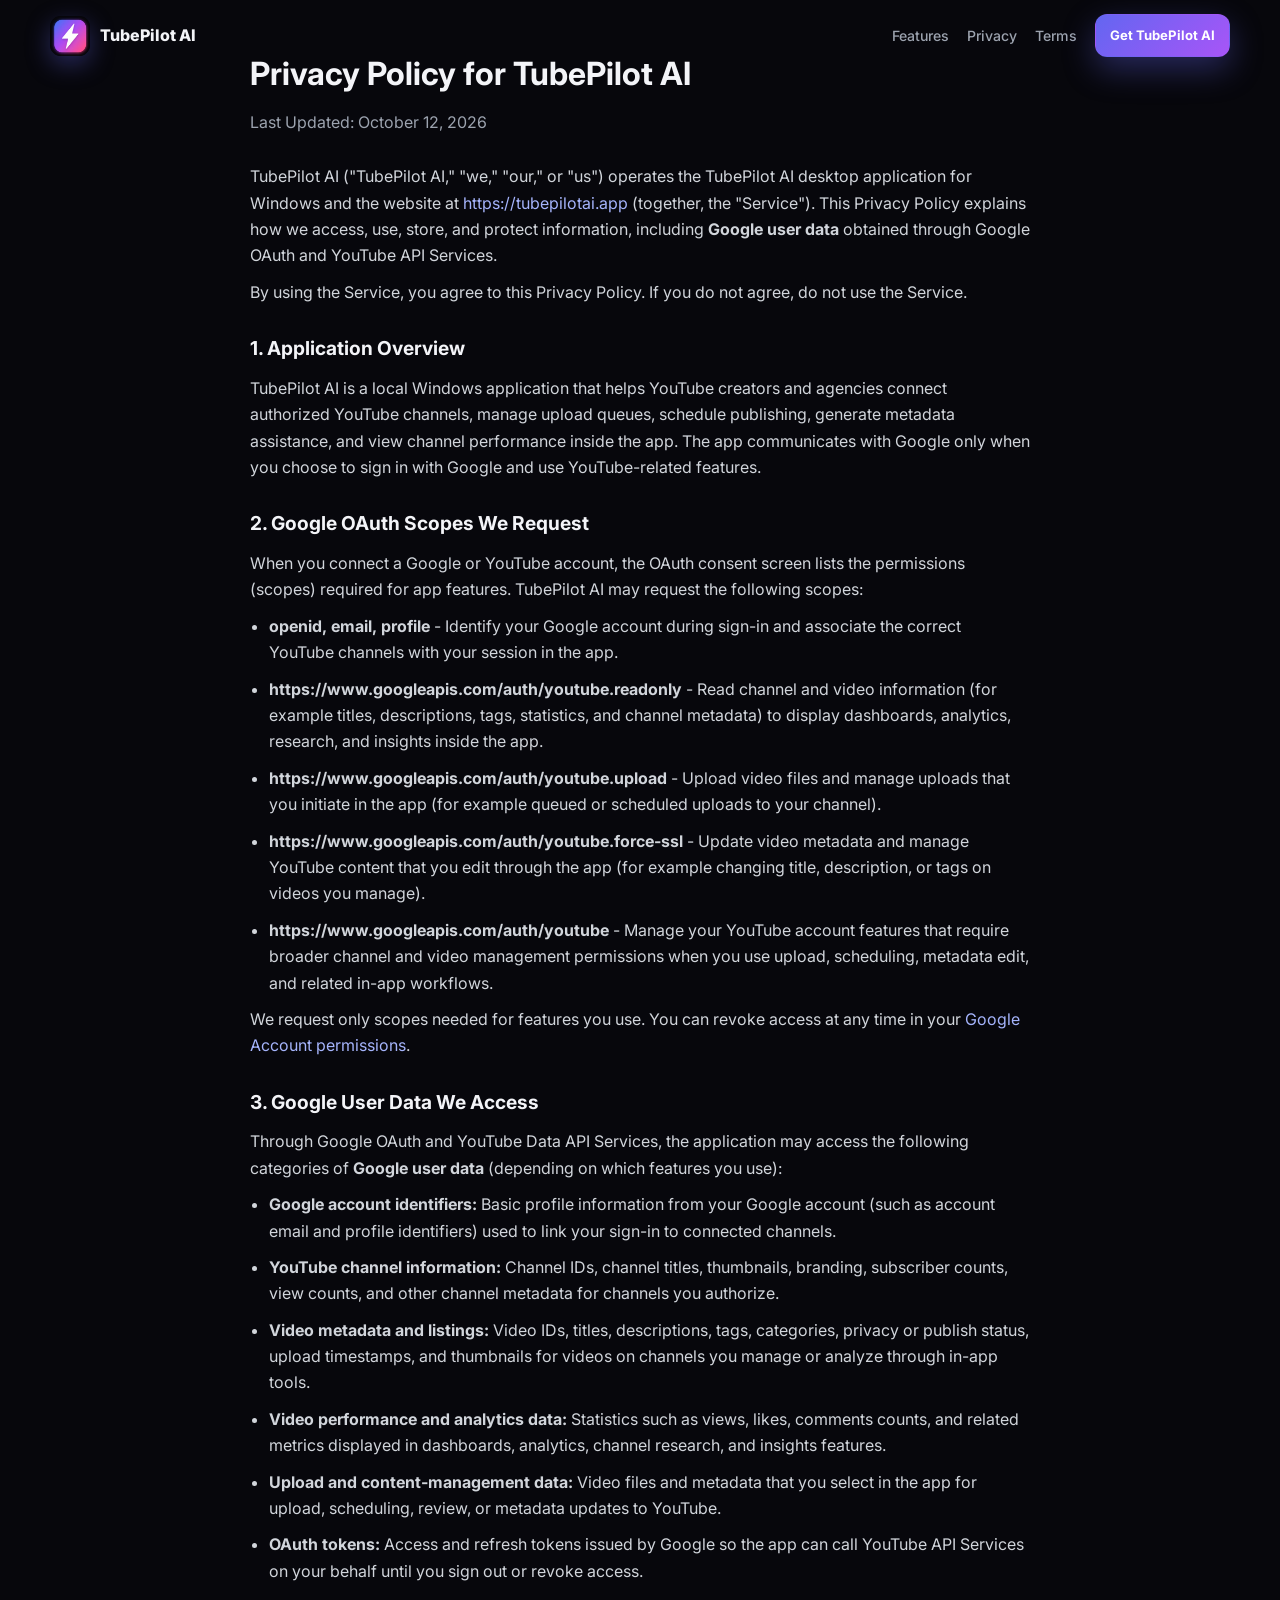
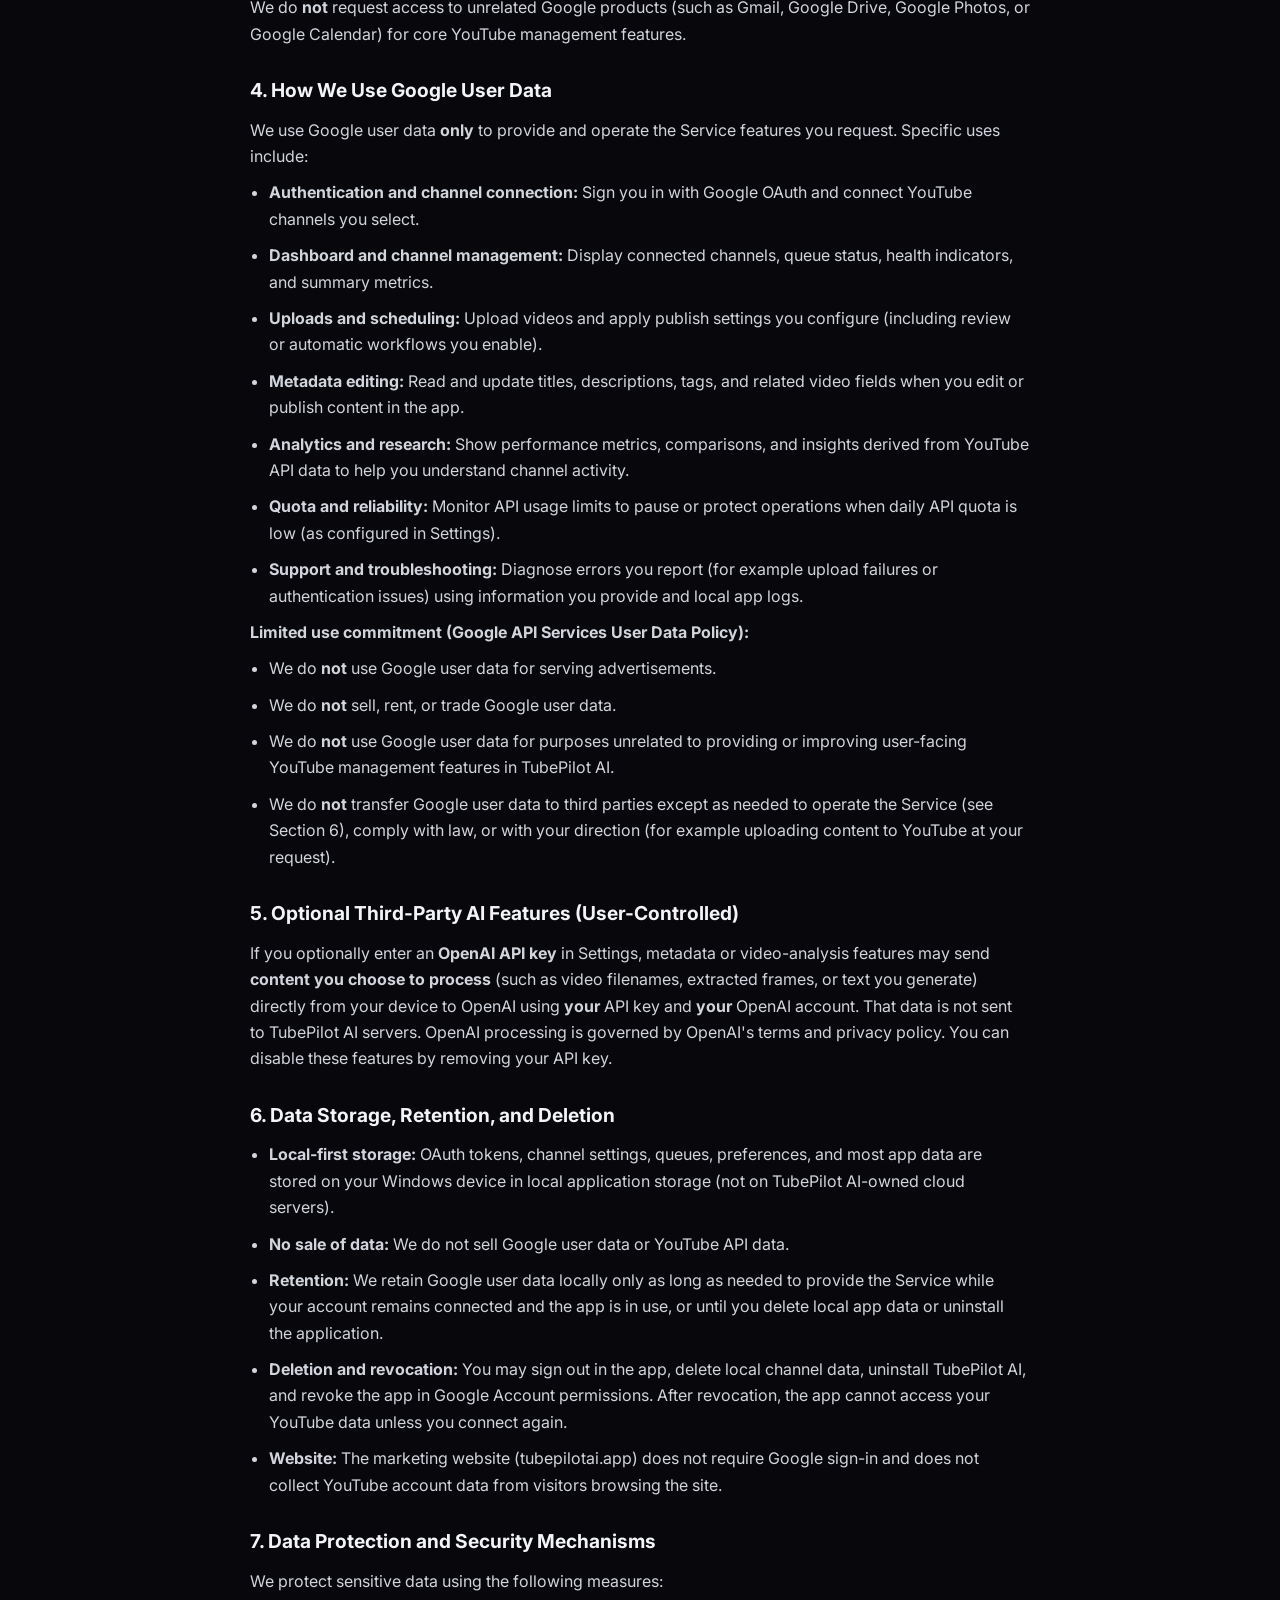
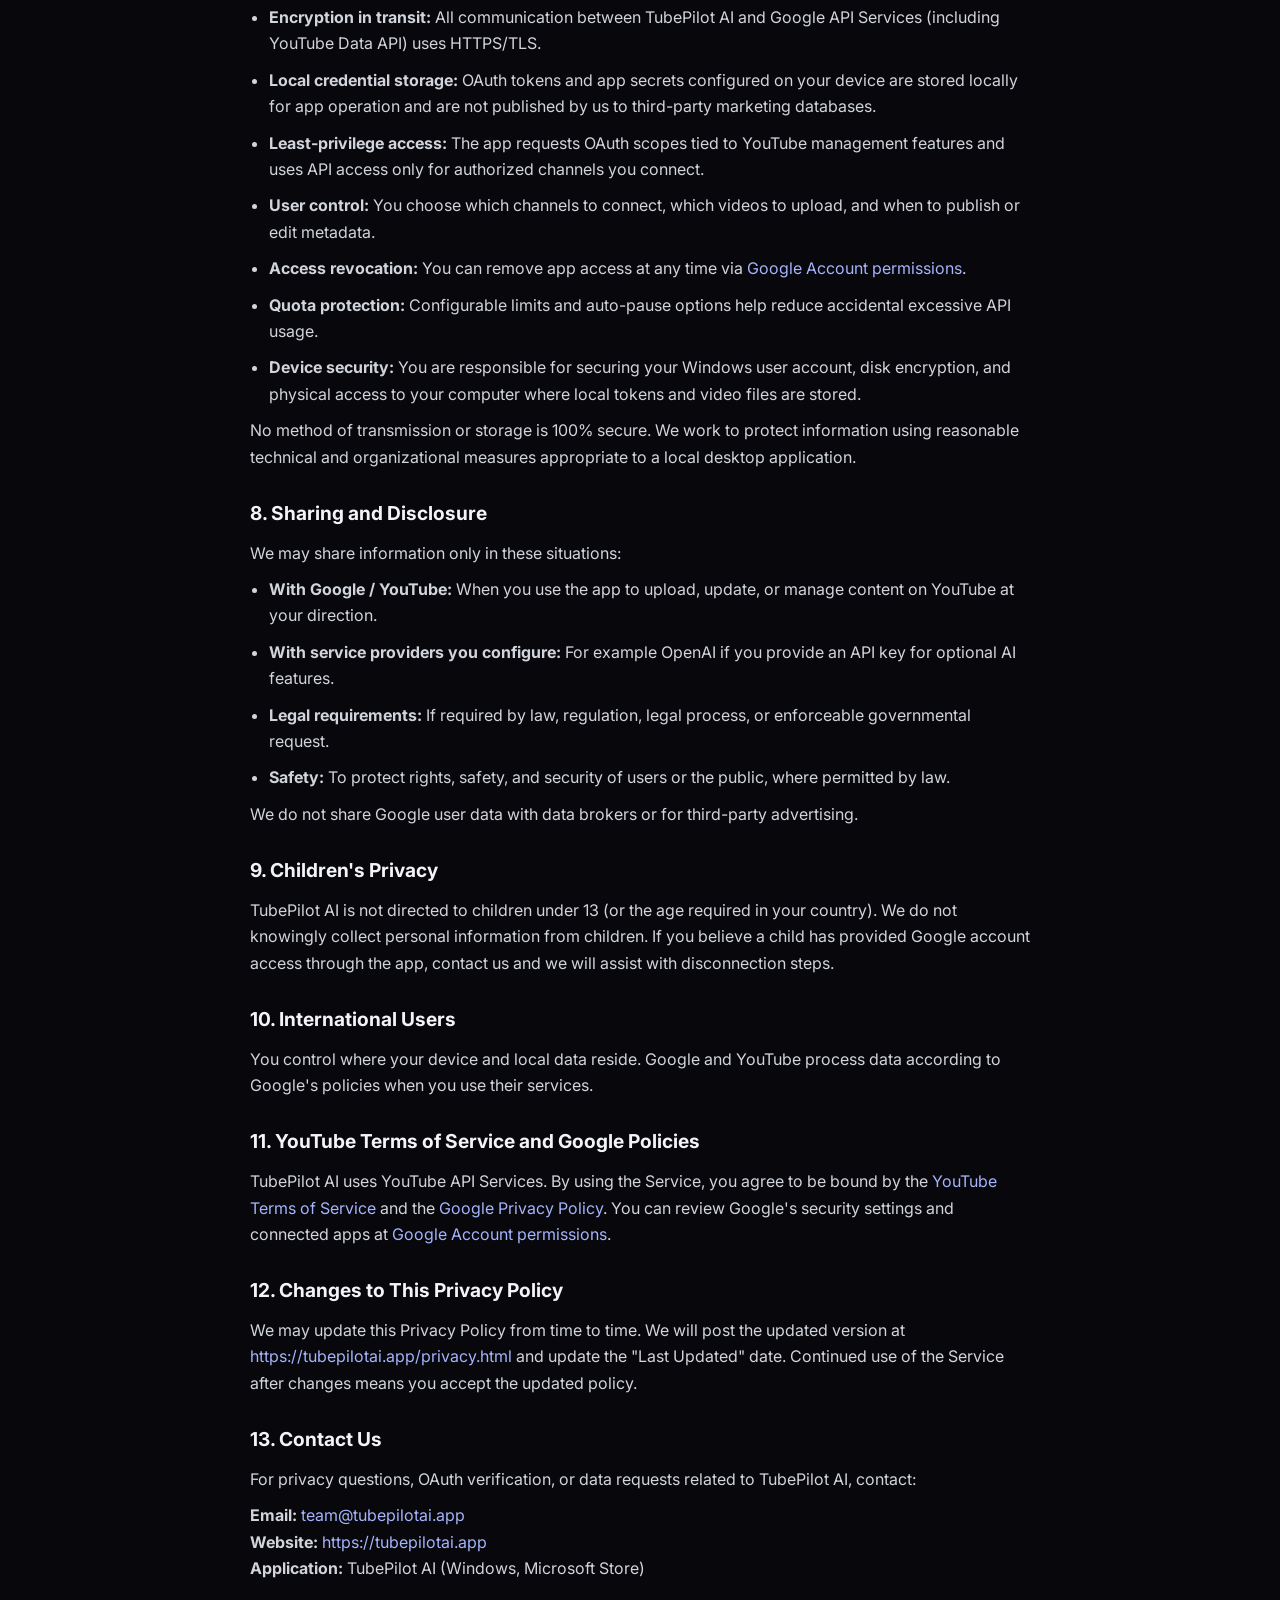
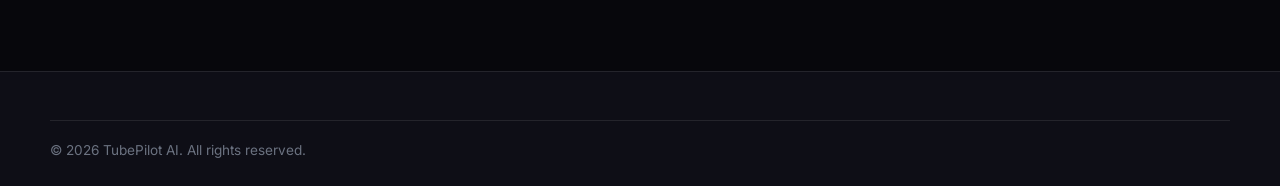
==== commit d761b716: "Update privacy.html" ====
--- a/privacy.html
+++ b/privacy.html
@@ -172,7 +172,7 @@
         For privacy questions, OAuth verification, or data requests related to TubePilot AI, contact:
       </p>
       <p>
-        <strong>Email:</strong> <a href="mailto:mohsinabbaskhan1248@gmail.com">mohsinabbaskhan1248@gmail.com</a><br>
+        <strong>Email:</strong> <a href="mailto:mohsinabbaskhan1248@gmail.com">team@tubepilotai.app</a><br>
         <strong>Website:</strong> <a href="https://tubepilotai.app">https://tubepilotai.app</a><br>
         <strong>Application:</strong> TubePilot AI (Windows, Microsoft Store)
       </p>
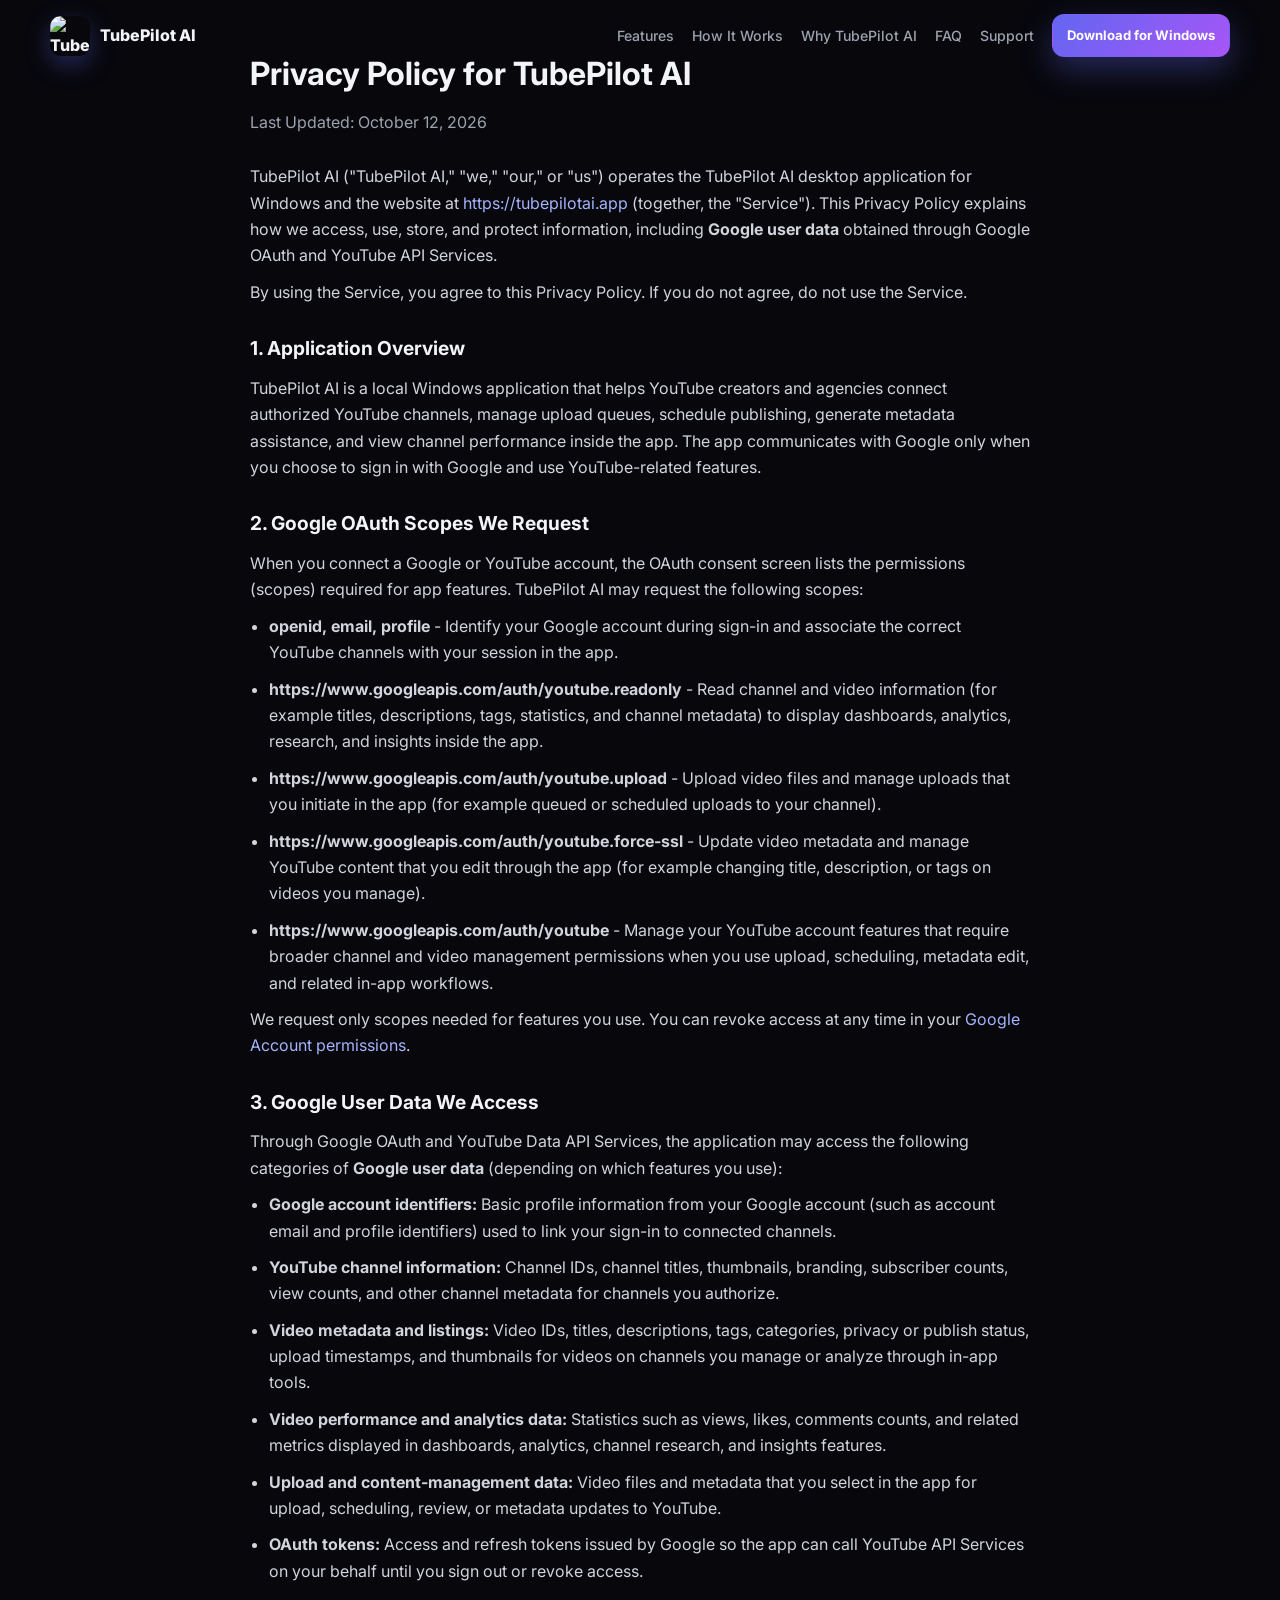
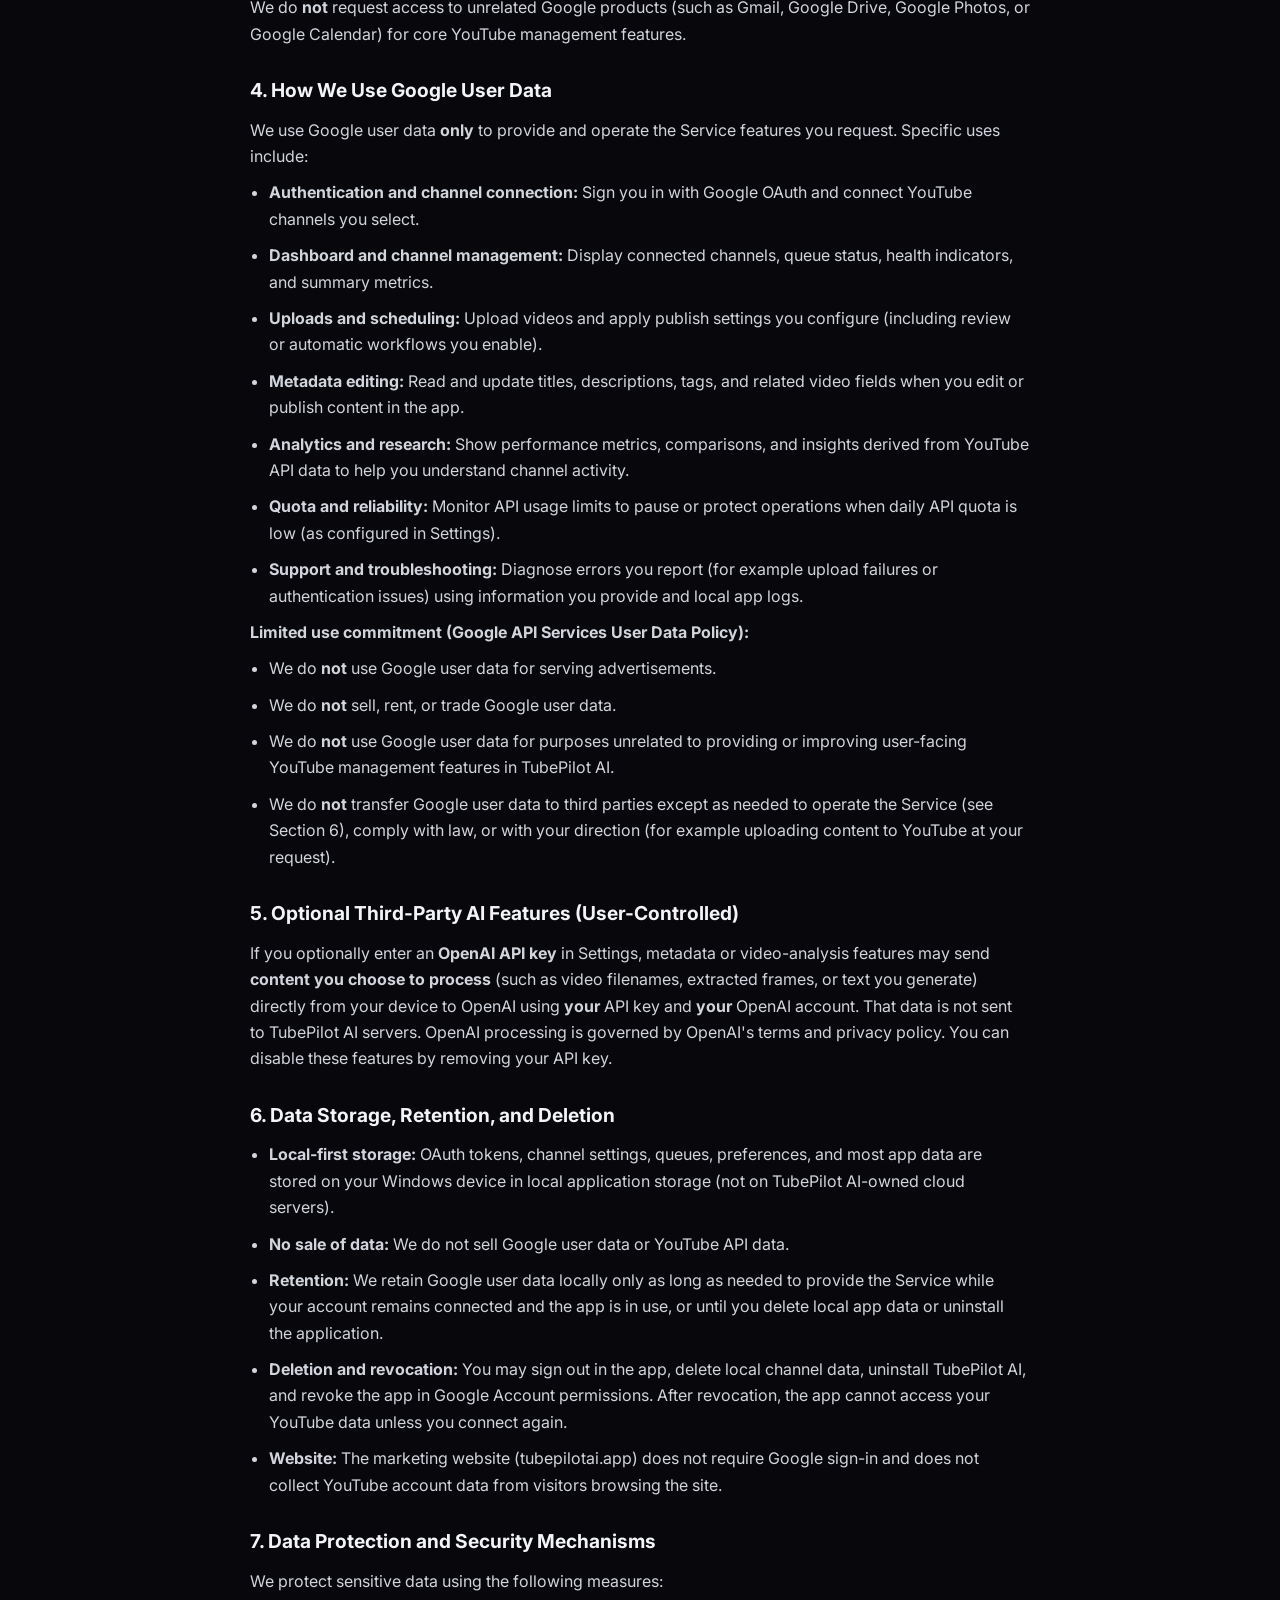
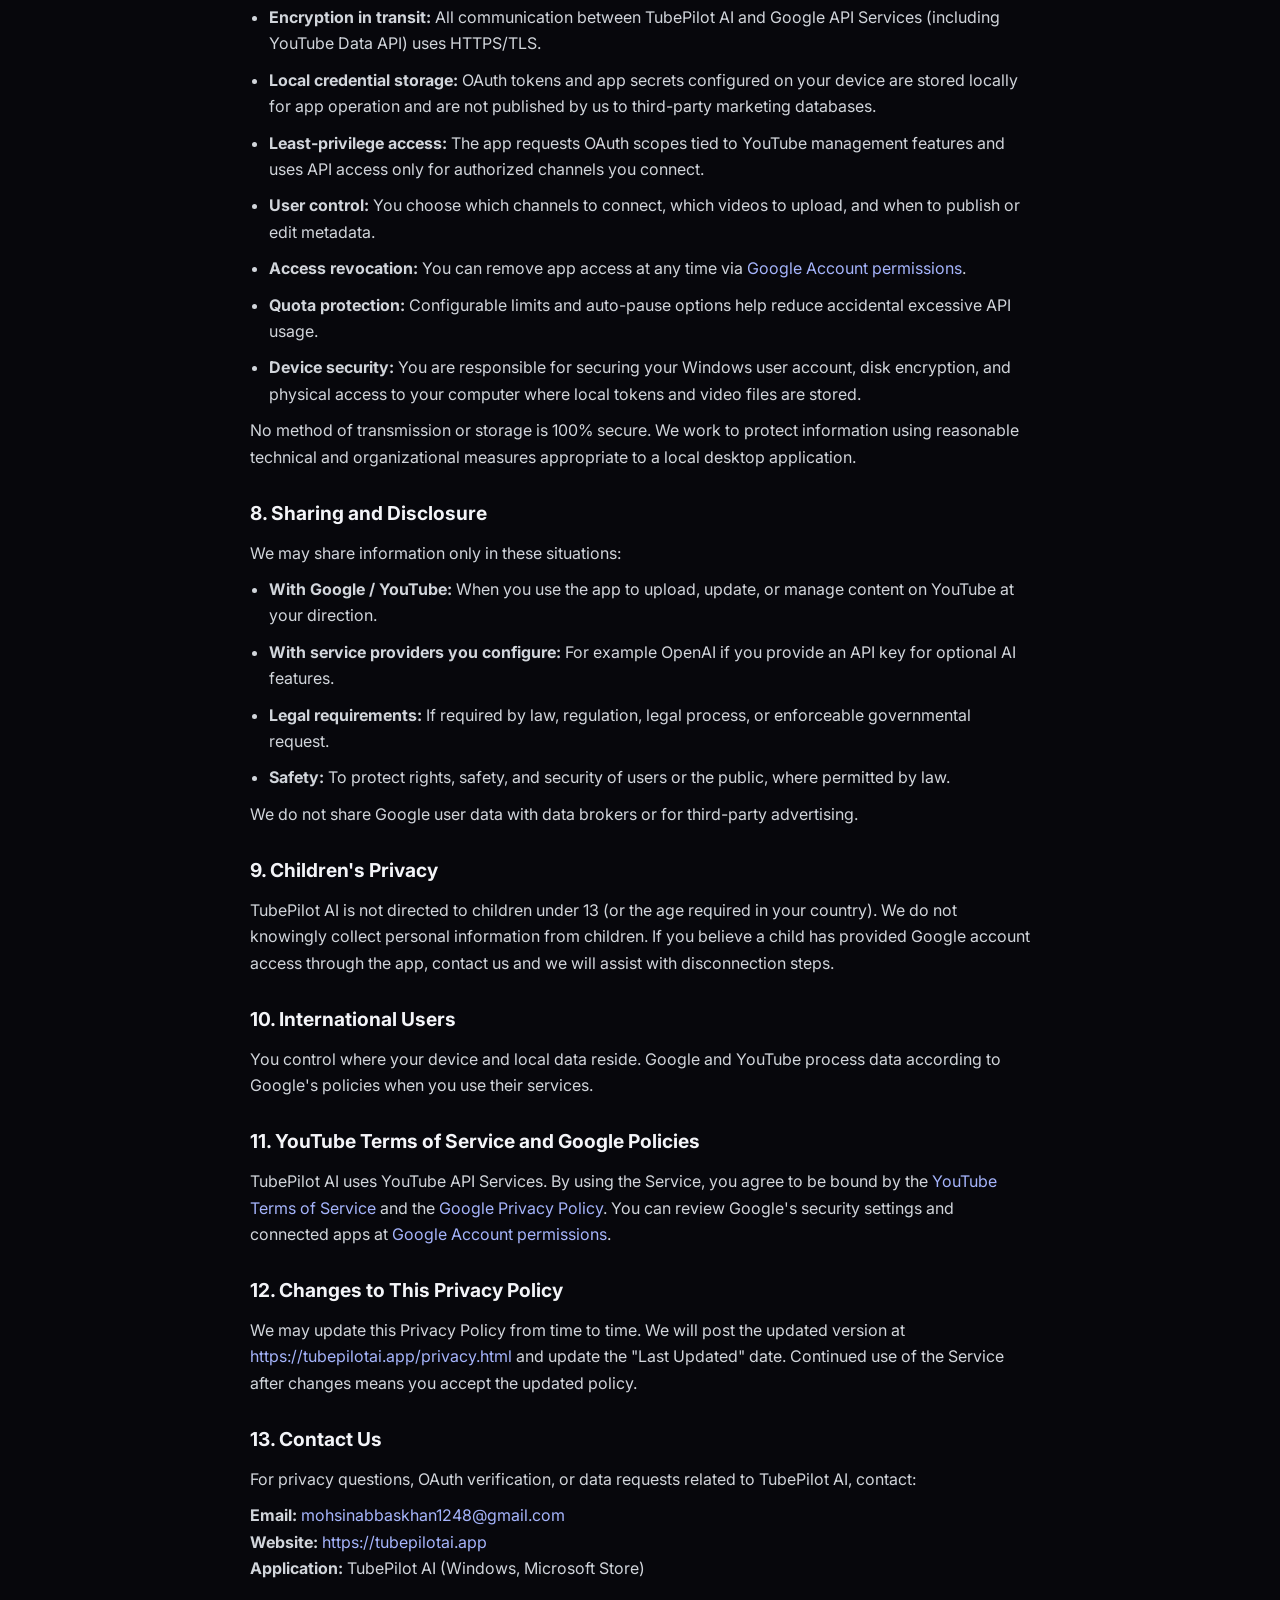
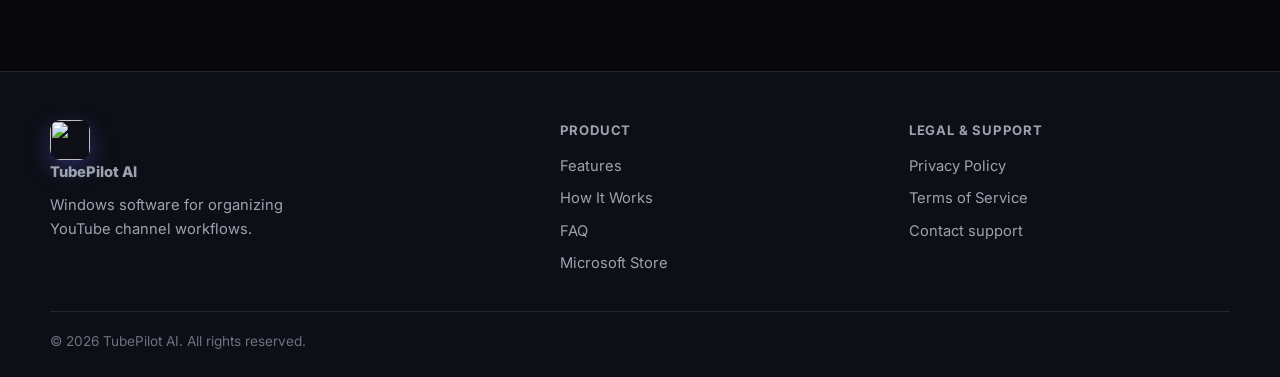
==== commit 31029170: "Add files via upload" ====
--- a/privacy.html
+++ b/privacy.html
@@ -6,19 +6,459 @@
   <title>Privacy Policy - TubePilot AI</title>
   <meta name="description" content="Privacy Policy for TubePilot AI including Google user data, YouTube API Services, data use, and data protection.">
   <link rel="icon" href="favicon.png" type="image/png">
-  <link rel="stylesheet" href="site.css">
-  <link href="https://fonts.googleapis.com/css2?family=Inter:wght@400;600;700&display=swap" rel="stylesheet">
+  <link rel="apple-touch-icon" href="assets/app-icon.png">
+  <link rel="preconnect" href="https://fonts.googleapis.com">
+  <link rel="preconnect" href="https://fonts.gstatic.com" crossorigin>
+  <link href="https://fonts.googleapis.com/css2?family=Inter:wght@400;500;600;700;800&display=swap" rel="stylesheet">
+  <style id="site-inline">
+:root {
+  --bg: #07070c;
+  --bg-2: #0e0e16;
+  --card: #14141f;
+  --border: rgba(255, 255, 255, 0.09);
+  --text: #f3f4f8;
+  --muted: #9ca3af;
+  --accent: #6366f1;
+  --accent-2: #a855f7;
+  --glow: rgba(99, 102, 241, 0.35);
+  --radius: 16px;
+  --radius-lg: 22px;
+  --header-h: 72px;
+}
+
+*, *::before, *::after { box-sizing: border-box; margin: 0; padding: 0; }
+html { scroll-behavior: smooth; }
+body {
+  font-family: Inter, "Segoe UI", system-ui, sans-serif;
+  background: var(--bg);
+  color: var(--text);
+  line-height: 1.65;
+  -webkit-font-smoothing: antialiased;
+  overflow-x: hidden;
+}
+img { max-width: 100%; height: auto; display: block; }
+a { color: #a5b4fc; text-decoration: none; }
+a:hover { color: #c4b5fd; }
+
+.container { width: min(1180px, calc(100% - 32px)); margin-inline: auto; }
+
+.site-header {
+  position: fixed; inset: 0 0 auto; z-index: 200; height: var(--header-h);
+  transition: height 0.25s, background 0.25s, backdrop-filter 0.25s, border-color 0.25s;
+  border-bottom: 1px solid transparent;
+}
+.site-header.is-scrolled {
+  height: 60px;
+  background: rgba(7, 7, 12, 0.92);
+  backdrop-filter: blur(14px);
+  border-color: var(--border);
+}
+.header-inner {
+  height: 100%;
+  display: flex;
+  align-items: center;
+  justify-content: space-between;
+  gap: 12px;
+  min-width: 0;
+}
+
+.brand {
+  display: flex; align-items: center; gap: 10px; color: var(--text);
+  font-weight: 800; font-size: 1rem; flex-shrink: 0;
+}
+.brand img { width: 40px; height: 40px; border-radius: 11px; box-shadow: 0 8px 24px var(--glow); }
+
+.site-nav {
+  display: flex; align-items: center; gap: 18px; flex-wrap: nowrap; min-width: 0;
+}
+.site-nav a:not(.btn) { color: var(--muted); font-size: 0.88rem; font-weight: 500; white-space: nowrap; }
+.site-nav a:not(.btn):hover { color: var(--text); }
+.nav-cta { flex-shrink: 0; white-space: nowrap; }
+
+.menu-btn {
+  display: none; border: 1px solid var(--border); background: var(--card);
+  color: var(--text); border-radius: 10px; padding: 8px 12px; cursor: pointer; flex-shrink: 0;
+}
+
+.btn {
+  display: inline-flex; align-items: center; justify-content: center; gap: 8px;
+  padding: 14px 22px; border-radius: 12px; font-weight: 700; font-size: 0.94rem;
+  border: 1px solid transparent; transition: transform 0.2s, box-shadow 0.2s, background 0.2s;
+}
+.btn:hover { transform: translateY(-1px); }
+.btn-primary { background: linear-gradient(135deg, var(--accent), var(--accent-2)); color: #fff; box-shadow: 0 12px 32px var(--glow); }
+.btn-primary:hover { color: #fff; }
+.btn-ghost { background: rgba(255,255,255,0.04); border-color: var(--border); color: var(--text); }
+.btn-ghost:hover { background: rgba(255,255,255,0.07); color: var(--text); }
+.btn-sm { padding: 10px 14px; font-size: 0.82rem; }
+
+main { padding-top: var(--header-h); }
+.section { padding: 72px 0; }
+.section-muted { background: var(--bg-2); border-block: 1px solid var(--border); }
+.section-head { text-align: center; max-width: 740px; margin: 0 auto 40px; }
+.section-head h2 { font-size: clamp(1.75rem, 3vw, 2.35rem); letter-spacing: -0.02em; margin-bottom: 12px; }
+.section-head p { color: var(--muted); font-size: 1.02rem; }
+
+.pill-row { display: flex; flex-wrap: wrap; gap: 8px; margin-bottom: 20px; }
+.pill {
+  padding: 6px 12px; border-radius: 999px; font-size: 0.76rem; font-weight: 600;
+  background: rgba(99,102,241,0.12); border: 1px solid rgba(129,140,248,0.28); color: #c4b5fd;
+}
+
+.hero { padding: 56px 0 72px; position: relative; overflow: hidden; }
+.hero::before {
+  content: ""; position: absolute; inset: -30% -20% auto; height: 80%;
+  background: radial-gradient(ellipse at 25% 15%, rgba(99,102,241,0.22), transparent 55%),
+              radial-gradient(ellipse at 85% 20%, rgba(168,85,247,0.16), transparent 50%);
+  pointer-events: none;
+}
+.hero-grid {
+  position: relative;
+  display: grid;
+  grid-template-columns: 1fr 1fr;
+  gap: 40px;
+  align-items: center;
+}
+.hero-copy { min-width: 0; }
+.hero h1 { font-size: clamp(2rem, 4vw, 3.1rem); line-height: 1.08; letter-spacing: -0.03em; font-weight: 800; margin-bottom: 16px; }
+.hero p.lead { color: var(--muted); font-size: 1.08rem; max-width: 36rem; margin-bottom: 22px; }
+.hero-actions { display: flex; flex-wrap: wrap; gap: 12px; margin-bottom: 18px; }
+.trust-line { display: flex; flex-wrap: wrap; gap: 8px 16px; font-size: 0.84rem; color: var(--muted); }
+
+.window {
+  border-radius: var(--radius-lg); border: 1px solid var(--border);
+  background: linear-gradient(160deg, rgba(255,255,255,0.05), rgba(255,255,255,0.02));
+  box-shadow: 0 28px 80px rgba(0,0,0,0.5); padding: 10px;
+  min-width: 0;
+}
+.window-bar { display: flex; gap: 6px; padding: 6px 8px 10px; }
+.window-bar span { width: 10px; height: 10px; border-radius: 50%; background: rgba(255,255,255,0.15); }
+.window-bar span:nth-child(1) { background: #ef4444; }
+.window-bar span:nth-child(2) { background: #f59e0b; }
+.window-bar span:nth-child(3) { background: #22c55e; }
+.window img {
+  border-radius: 12px; border: 1px solid var(--border); width: 100%;
+  aspect-ratio: 16 / 10;
+  object-fit: cover;
+  object-position: top center;
+  background: var(--card);
+}
+
+.hero-shot, .showcase-shot { max-width: 100%; }
+
+.feature-chips {
+  list-style: none;
+  display: flex;
+  flex-wrap: wrap;
+  justify-content: center;
+  gap: 10px;
+  margin: 0 auto 28px;
+  max-width: 900px;
+  padding: 0;
+}
+.feature-chips li {
+  padding: 10px 16px;
+  border-radius: 999px;
+  font-size: 0.85rem;
+  font-weight: 600;
+  background: var(--card);
+  border: 1px solid var(--border);
+  color: var(--text);
+}
+.showcase-shot { max-width: 920px; margin: 0 auto; }
+
+.benefits { display: grid; grid-template-columns: repeat(3, 1fr); gap: 16px; }
+.benefit {
+  padding: 24px; border-radius: var(--radius-lg); background: var(--card); border: 1px solid var(--border);
+  transition: transform 0.25s, border-color 0.25s, box-shadow 0.25s;
+}
+.benefit:hover { transform: translateY(-3px); border-color: rgba(99,102,241,0.35); box-shadow: 0 16px 40px rgba(0,0,0,0.35); }
+.benefit .tag { font-size: 0.72rem; letter-spacing: 0.08em; font-weight: 800; color: #a5b4fc; margin-bottom: 10px; }
+.benefit h3 { font-size: 1.05rem; margin-bottom: 8px; }
+.benefit p { color: var(--muted); font-size: 0.94rem; }
+
+.split {
+  display: grid;
+  grid-template-columns: 1fr 1fr;
+  gap: 36px;
+  align-items: center;
+  margin-bottom: 56px;
+}
+.split:last-of-type { margin-bottom: 0; }
+.split.reverse .copy { order: 2; }
+.split.reverse .visual { order: 1; }
+.split .copy { min-width: 0; }
+.split .visual { min-width: 0; }
+.split h3 { font-size: 1.65rem; letter-spacing: -0.02em; margin-bottom: 12px; }
+.split p { color: var(--muted); }
+
+.audience { display: grid; grid-template-columns: repeat(3, 1fr); gap: 16px; }
+.aud-card { padding: 28px; border-radius: var(--radius-lg); background: var(--card); border: 1px solid var(--border); }
+.aud-card h3 { margin-bottom: 10px; font-size: 1.15rem; }
+.aud-card p { color: var(--muted); }
+
+.gallery { display: grid; grid-template-columns: repeat(3, 1fr); gap: 14px; }
+.gallery figure {
+  border-radius: var(--radius); overflow: hidden; border: 1px solid var(--border);
+  background: var(--card); display: flex; flex-direction: column;
+}
+.gallery-img {
+  aspect-ratio: 16 / 10;
+  background: var(--bg-2);
+  overflow: hidden;
+}
+.gallery-img img {
+  width: 100%; height: 100%;
+  object-fit: cover;
+  object-position: top center;
+}
+.gallery figcaption {
+  padding: 12px 14px; font-size: 0.82rem; color: var(--muted); font-weight: 600;
+  border-top: 1px solid var(--border);
+}
+
+.trust-grid { display: grid; grid-template-columns: repeat(2, 1fr); gap: 16px; }
+.trust-card { padding: 22px; border-radius: var(--radius); background: var(--card); border: 1px solid var(--border); }
+.trust-card h4 { margin-bottom: 8px; }
+.trust-card p { color: var(--muted); font-size: 0.92rem; }
+
+.steps { display: grid; grid-template-columns: repeat(4, 1fr); gap: 14px; }
+.step { padding: 22px; border-radius: var(--radius-lg); background: var(--card); border: 1px solid var(--border); }
+.step .n { font-size: 1.4rem; font-weight: 800; color: #818cf8; margin-bottom: 8px; }
+.step h4 { margin-bottom: 8px; font-size: 0.98rem; }
+.step p { color: var(--muted); font-size: 0.9rem; }
+
+.faq { max-width: 780px; margin: 0 auto; }
+.faq-item { border-bottom: 1px solid var(--border); }
+.faq-q {
+  width: 100%; text-align: left; background: none; border: none; color: var(--text);
+  padding: 18px 0; font-size: 1rem; font-weight: 600; cursor: pointer;
+  display: flex; justify-content: space-between; gap: 12px;
+}
+.faq-a { max-height: 0; overflow: hidden; transition: max-height 0.35s ease; color: var(--muted); font-size: 0.94rem; }
+.faq-item.open .faq-a { max-height: 280px; padding-bottom: 16px; }
+
+.cta-band {
+  text-align: center; padding: 80px 0; position: relative; overflow: hidden;
+  background: radial-gradient(ellipse at center, rgba(99,102,241,0.14), transparent 65%);
+}
+.cta-band h2 { font-size: clamp(1.85rem, 4vw, 2.6rem); letter-spacing: -0.02em; margin-bottom: 14px; }
+.cta-band p { color: var(--muted); max-width: 680px; margin: 0 auto 24px; font-size: 1.05rem; }
+.cta-trust { justify-content: center; margin-top: 16px; }
+
+.site-footer { border-top: 1px solid var(--border); background: var(--bg-2); padding: 48px 0 24px; }
+.footer-grid { display: grid; grid-template-columns: 1.5fr 1fr 1fr; gap: 28px; margin-bottom: 28px; }
+.footer-grid h4 { font-size: 0.82rem; text-transform: uppercase; letter-spacing: 0.06em; color: var(--muted); margin-bottom: 12px; }
+.footer-grid a, .footer-blurb { display: block; color: var(--muted); font-size: 0.92rem; margin-bottom: 8px; max-width: 280px; }
+.footer-bottom { border-top: 1px solid var(--border); padding-top: 18px; color: #6b7280; font-size: 0.85rem; }
+
+.reveal { opacity: 0; transform: translateY(16px); transition: opacity 0.6s ease, transform 0.6s ease; }
+.reveal.show { opacity: 1; transform: none; }
+
+.legal { padding: 48px 0 80px; }
+.legal h1 { font-size: 2rem; margin-bottom: 8px; }
+.legal .meta { color: var(--muted); margin-bottom: 28px; }
+.legal h2 { margin: 28px 0 10px; font-size: 1.2rem; }
+.legal p, .legal li { color: #d1d5db; margin-bottom: 10px; }
+.legal ul { margin-left: 1.2rem; }
+.narrow { max-width: 780px; }
+
+.cta-row { text-align: center; margin-top: 28px; }
+
+@media (max-width: 1024px) {
+  .site-nav a:not(.btn) { display: none; }
+  .site-nav.open a:not(.btn) { display: block; }
+  .hero-grid, .split, .benefits, .audience, .gallery, .trust-grid, .steps, .footer-grid { grid-template-columns: 1fr; }
+  .split.reverse .copy, .split.reverse .visual { order: unset; }
+  .menu-btn { display: inline-flex; }
+  .site-nav {
+    position: fixed; top: 60px; left: 16px; right: 16px; flex-direction: column; align-items: stretch;
+    background: rgba(14,14,22,0.98); border: 1px solid var(--border); border-radius: var(--radius);
+    padding: 8px; display: none; gap: 0;
+  }
+  .site-nav.open { display: flex; }
+  .site-nav a { padding: 12px 14px; }
+  .site-nav .nav-cta { margin: 8px; }
+}
+
+@media (max-width: 640px) {
+  .section { padding: 56px 0; }
+  .brand span { font-size: 0.92rem; }
+  .btn-sm { padding: 9px 12px; font-size: 0.78rem; }
+}
+
+/* Hero visual + floating benefit cards (not customer testimonials) */
+.hero-visual-wrap { position: relative; min-width: 0; }
+.float-cards {
+  position: absolute;
+  inset: -8% -6% -8% -6%;
+  pointer-events: none;
+  z-index: 2;
+}
+.float-card {
+  position: absolute;
+  max-width: 220px;
+  padding: 14px 16px;
+  border-radius: 14px;
+  background: rgba(20, 20, 31, 0.92);
+  border: 1px solid rgba(129, 140, 248, 0.22);
+  box-shadow: 0 18px 48px rgba(0, 0, 0, 0.45);
+  font-size: 0.82rem;
+  line-height: 1.45;
+  color: var(--text);
+  backdrop-filter: blur(10px);
+  animation: floatY 7s ease-in-out infinite;
+}
+.float-card .float-label {
+  display: block;
+  margin-top: 8px;
+  font-size: 0.72rem;
+  font-weight: 600;
+  color: #a5b4fc;
+  letter-spacing: 0.04em;
+  text-transform: uppercase;
+}
+.float-card-a { top: 6%; left: -4%; animation-delay: 0s; }
+.float-card-b { top: 38%; right: -6%; animation-delay: 1.2s; }
+.float-card-c { bottom: 14%; left: 0; animation-delay: 2.4s; }
+.float-card-d { bottom: 8%; right: 4%; animation-delay: 0.6s; }
+@keyframes floatY {
+  0%, 100% { transform: translateY(0); }
+  50% { transform: translateY(-10px); }
+}
+
+.feature-grid {
+  display: grid;
+  grid-template-columns: repeat(4, 1fr);
+  gap: 16px;
+}
+.feature-card {
+  padding: 22px;
+  border-radius: var(--radius-lg);
+  background: var(--card);
+  border: 1px solid var(--border);
+  transition: border-color 0.25s, transform 0.25s, box-shadow 0.25s;
+}
+.feature-card:hover {
+  transform: translateY(-2px);
+  border-color: rgba(99, 102, 241, 0.35);
+  box-shadow: 0 14px 36px rgba(0, 0, 0, 0.32);
+}
+.feature-icon {
+  width: 40px;
+  height: 40px;
+  border-radius: 11px;
+  display: grid;
+  place-items: center;
+  background: rgba(99, 102, 241, 0.14);
+  border: 1px solid rgba(129, 140, 248, 0.25);
+  color: #c4b5fd;
+  font-size: 1.1rem;
+  font-weight: 800;
+  margin-bottom: 12px;
+}
+.feature-card h3 { font-size: 0.98rem; margin-bottom: 8px; }
+.feature-card p { color: var(--muted); font-size: 0.88rem; }
+
+.why-grid { display: grid; grid-template-columns: repeat(2, 1fr); gap: 16px; }
+.why-card {
+  padding: 26px;
+  border-radius: var(--radius-lg);
+  background: linear-gradient(145deg, rgba(99, 102, 241, 0.08), rgba(20, 20, 31, 0.9));
+  border: 1px solid var(--border);
+}
+.why-card h3 { font-size: 1.12rem; margin-bottom: 10px; }
+.why-card p { color: var(--muted); font-size: 0.94rem; }
+
+.offer-panel {
+  max-width: 720px;
+  margin: 0 auto;
+  text-align: center;
+  padding: 40px 32px;
+  border-radius: var(--radius-lg);
+  background: var(--card);
+  border: 1px solid var(--border);
+  box-shadow: 0 24px 60px rgba(0, 0, 0, 0.35);
+}
+.offer-panel p.note { color: var(--muted); font-size: 0.92rem; margin-top: 14px; }
+
+.support-block {
+  max-width: 640px;
+  margin: 0 auto;
+  text-align: center;
+  padding: 32px;
+  border-radius: var(--radius-lg);
+  background: var(--card);
+  border: 1px solid var(--border);
+}
+.support-block a.email-link {
+  display: inline-flex;
+  margin-top: 12px;
+  font-weight: 600;
+  font-size: 1.05rem;
+  color: #c4b5fd;
+  padding: 10px 16px;
+  border-radius: 10px;
+  border: 1px solid rgba(129, 140, 248, 0.35);
+  background: rgba(99, 102, 241, 0.1);
+}
+.support-block a.email-link:hover { color: #fff; background: rgba(99, 102, 241, 0.2); }
+.support-block a.email-link:focus-visible {
+  outline: 2px solid #818cf8;
+  outline-offset: 3px;
+}
+
+.steps-three { grid-template-columns: repeat(3, 1fr); }
+
+a:focus-visible, button:focus-visible {
+  outline: 2px solid #818cf8;
+  outline-offset: 3px;
+}
+
+@media (prefers-reduced-motion: reduce) {
+  html { scroll-behavior: auto; }
+  .float-card, .reveal { animation: none !important; transition: none !important; }
+  .reveal { opacity: 1; transform: none; }
+}
+
+@media (max-width: 1024px) {
+  .feature-grid { grid-template-columns: repeat(2, 1fr); }
+  .why-grid { grid-template-columns: 1fr; }
+  .steps-three { grid-template-columns: 1fr; }
+  .float-cards {
+    position: static;
+    display: grid;
+    grid-template-columns: 1fr 1fr;
+    gap: 10px;
+    margin-top: 16px;
+    pointer-events: auto;
+  }
+  .float-card {
+    position: static;
+    max-width: none;
+    animation: none;
+  }
+}
+
+@media (max-width: 640px) {
+  .feature-grid { grid-template-columns: 1fr; }
+  .float-cards { grid-template-columns: 1fr; }
+}
+
+</style>
 </head>
 <body>
   <header class="site-header is-scrolled">
     <div class="container header-inner">
-      <a class="brand" href="index.html"><img src="app-icon.png" width="40" height="40" alt=""> TubePilot AI</a>
-      <button class="menu-btn" type="button" aria-label="Menu">Menu</button>
-      <nav class="site-nav">
+      <a class="brand" href="index.html"><img src="assets/app-icon.png" width="40" height="40" alt="TubePilot AI logo"> <span>TubePilot AI</span></a>
+      <button class="menu-btn" type="button" aria-expanded="false" aria-controls="primary-nav" aria-label="Open menu">Menu</button>
+      <nav class="site-nav" id="primary-nav" aria-label="Primary">
         <a href="index.html#features">Features</a>
-        <a href="privacy.html">Privacy</a>
-        <a href="terms.html">Terms</a>
-        <a class="btn btn-primary btn-sm" href="https://apps.microsoft.com/detail/9MZR3WZD5DH2" target="_blank" rel="noopener">Get TubePilot AI</a>
+        <a href="index.html#how-it-works">How It Works</a>
+        <a href="index.html#why">Why TubePilot AI</a>
+        <a href="index.html#faq">FAQ</a>
+        <a href="index.html#support">Support</a>
+        <a class="btn btn-primary btn-sm nav-cta store-cta" href="https://apps.microsoft.com/detail/9MZR3WZD5DH2?hl=en-us&amp;gl=US&amp;ocid=pdpshare" target="_blank" rel="noopener noreferrer">Download for Windows</a>
       </nav>
     </div>
   </header>
@@ -172,13 +612,112 @@
         For privacy questions, OAuth verification, or data requests related to TubePilot AI, contact:
       </p>
       <p>
-        <strong>Email:</strong> <a href="mailto:mohsinabbaskhan1248@gmail.com">team@tubepilotai.app</a><br>
+        <strong>Email:</strong> <a class="email-cta" href="mailto:mohsinabbaskhan1248@gmail.com?subject=TubePilot%20AI%20Support">mohsinabbaskhan1248@gmail.com</a><br>
         <strong>Website:</strong> <a href="https://tubepilotai.app">https://tubepilotai.app</a><br>
         <strong>Application:</strong> TubePilot AI (Windows, Microsoft Store)
       </p>
     </div>
   </main>
-  <footer class="site-footer"><div class="container footer-bottom">&copy; 2026 TubePilot AI. All rights reserved.</div></footer>
-  <script src="main.js" defer></script>
+  <footer class="site-footer">
+    <div class="container">
+      <div class="footer-grid">
+        <div>
+          <a class="brand" href="index.html"><img src="assets/app-icon.png" width="36" height="36" alt=""> TubePilot AI</a>
+          <p class="footer-blurb">Windows software for organizing YouTube channel workflows.</p>
+        </div>
+        <div>
+          <h4>Product</h4>
+          <a href="index.html#features">Features</a>
+          <a href="index.html#how-it-works">How It Works</a>
+          <a href="index.html#faq">FAQ</a>
+          <a class="store-cta" href="https://apps.microsoft.com/detail/9MZR3WZD5DH2?hl=en-us&amp;gl=US&amp;ocid=pdpshare" target="_blank" rel="noopener noreferrer">Microsoft Store</a>
+        </div>
+        <div>
+          <h4>Legal &amp; support</h4>
+          <a href="privacy.html">Privacy Policy</a>
+          <a href="terms.html">Terms of Service</a>
+          <a class="email-cta" href="mailto:mohsinabbaskhan1248@gmail.com?subject=TubePilot%20AI%20Support">Contact support</a>
+        </div>
+      </div>
+      <div class="footer-bottom">&copy; 2026 TubePilot AI. All rights reserved.</div>
+    </div>
+  </footer>
+  <script id="site-inline">
+(function () {
+  const header = document.querySelector('.site-header')
+  const menu = document.querySelector('.menu-btn')
+  const nav = document.querySelector('.site-nav')
+
+  if (header) {
+    const onScroll = () => header.classList.toggle('is-scrolled', window.scrollY > 20)
+    window.addEventListener('scroll', onScroll, { passive: true })
+    onScroll()
+  }
+
+  if (menu && nav) {
+    menu.addEventListener('click', () => {
+      const open = nav.classList.toggle('open')
+      menu.setAttribute('aria-expanded', open ? 'true' : 'false')
+      menu.setAttribute('aria-label', open ? 'Close menu' : 'Open menu')
+    })
+    nav.querySelectorAll('a').forEach((a) => {
+      a.addEventListener('click', () => {
+        nav.classList.remove('open')
+        menu.setAttribute('aria-expanded', 'false')
+        menu.setAttribute('aria-label', 'Open menu')
+      })
+    })
+  }
+
+  document.querySelectorAll('.faq-item').forEach((item) => {
+    const q = item.querySelector('.faq-q')
+    const a = item.querySelector('.faq-a')
+    if (!q || !a) return
+    q.addEventListener('click', () => {
+      const wasOpen = item.classList.contains('open')
+      document.querySelectorAll('.faq-item').forEach((i) => {
+        i.classList.remove('open')
+        const btn = i.querySelector('.faq-q')
+        if (btn) btn.setAttribute('aria-expanded', 'false')
+      })
+      if (!wasOpen) {
+        item.classList.add('open')
+        q.setAttribute('aria-expanded', 'true')
+      }
+    })
+  })
+
+  const reducedMotion = window.matchMedia('(prefers-reduced-motion: reduce)').matches
+  const els = document.querySelectorAll('.reveal')
+  if (!reducedMotion && 'IntersectionObserver' in window) {
+    const io = new IntersectionObserver(
+      (entries) => {
+        entries.forEach((e) => {
+          if (e.isIntersecting) {
+            e.target.classList.add('show')
+            io.unobserve(e.target)
+          }
+        })
+      },
+      { threshold: 0.08 }
+    )
+    els.forEach((el) => io.observe(el))
+  } else {
+    els.forEach((el) => el.classList.add('show'))
+  }
+
+  document.querySelectorAll('.store-cta').forEach((el) => {
+    el.addEventListener('click', () => {
+      window.dispatchEvent(new CustomEvent('tubepilot:store-click', { detail: { href: el.href } }))
+    })
+  })
+  document.querySelectorAll('.email-cta').forEach((el) => {
+    el.addEventListener('click', () => {
+      window.dispatchEvent(new CustomEvent('tubepilot:email-click', { detail: { href: el.href } }))
+    })
+  })
+})()
+
+</script>
 </body>
 </html>
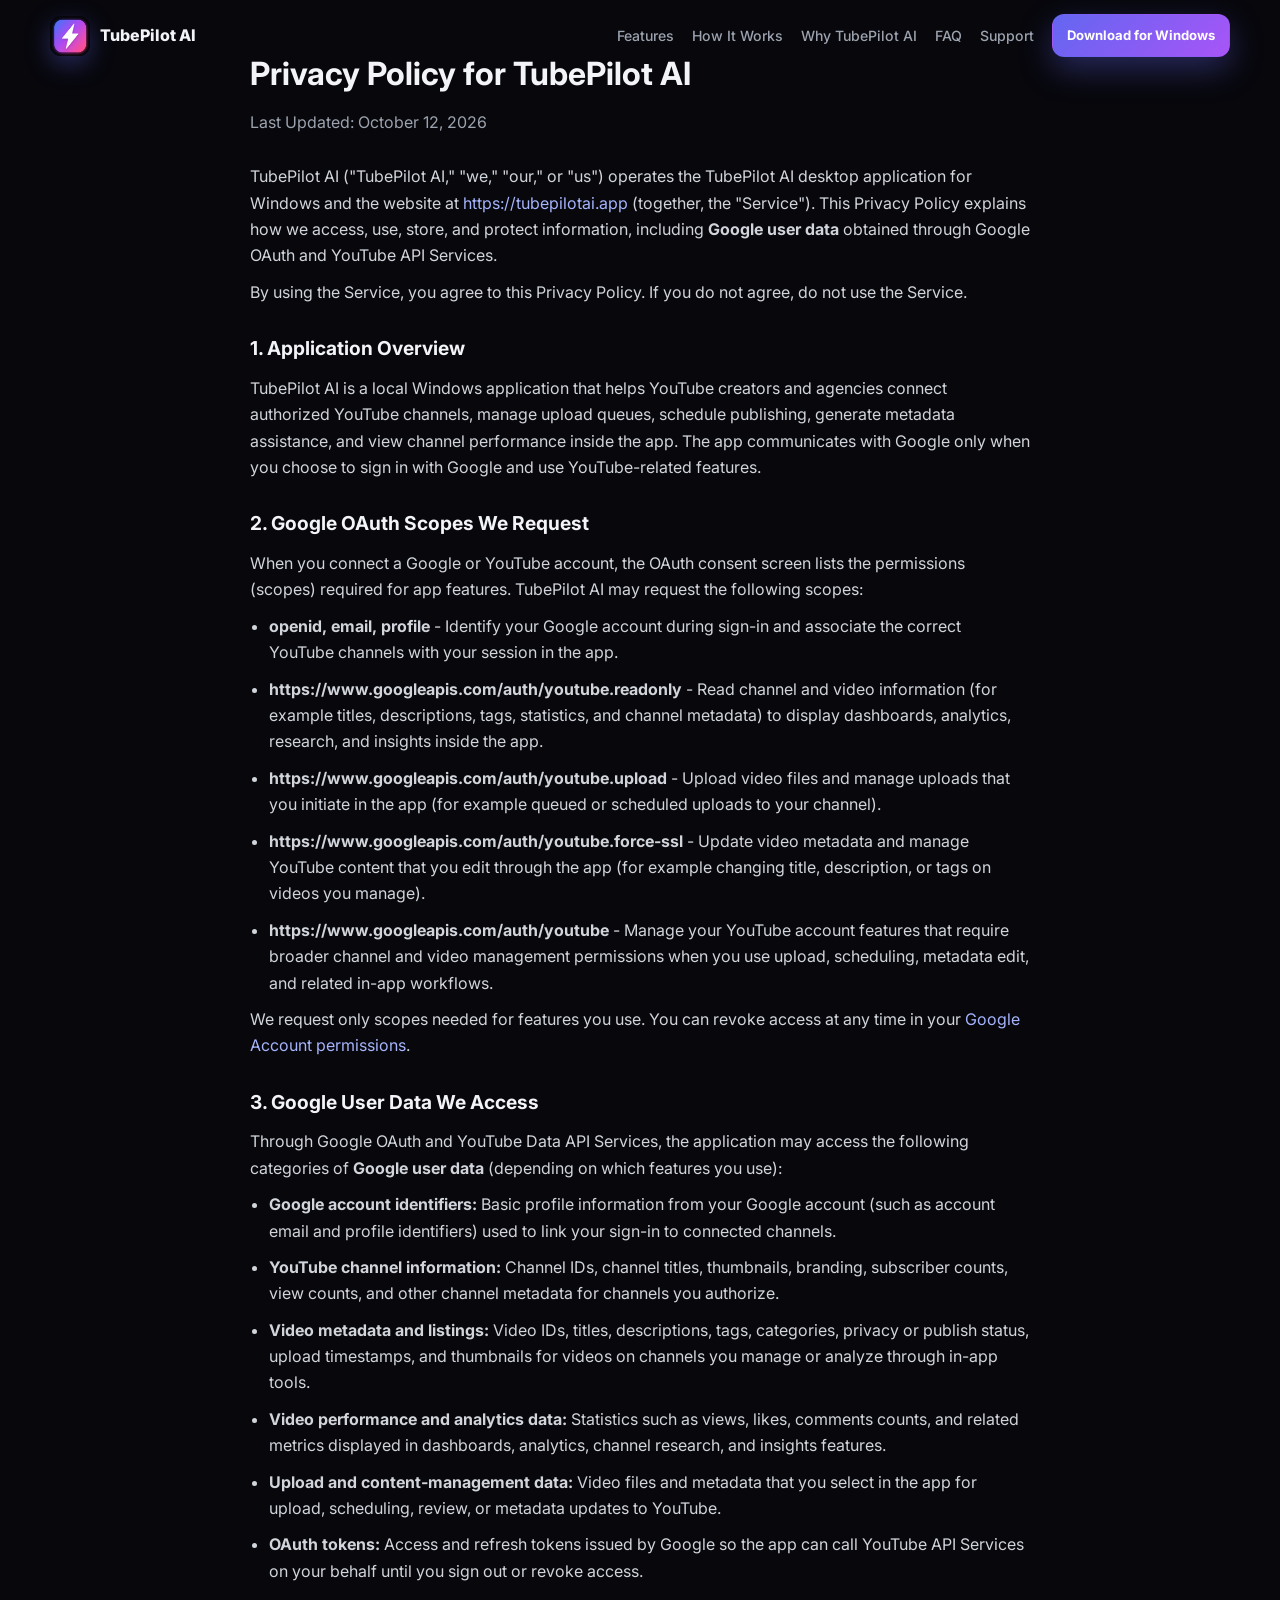
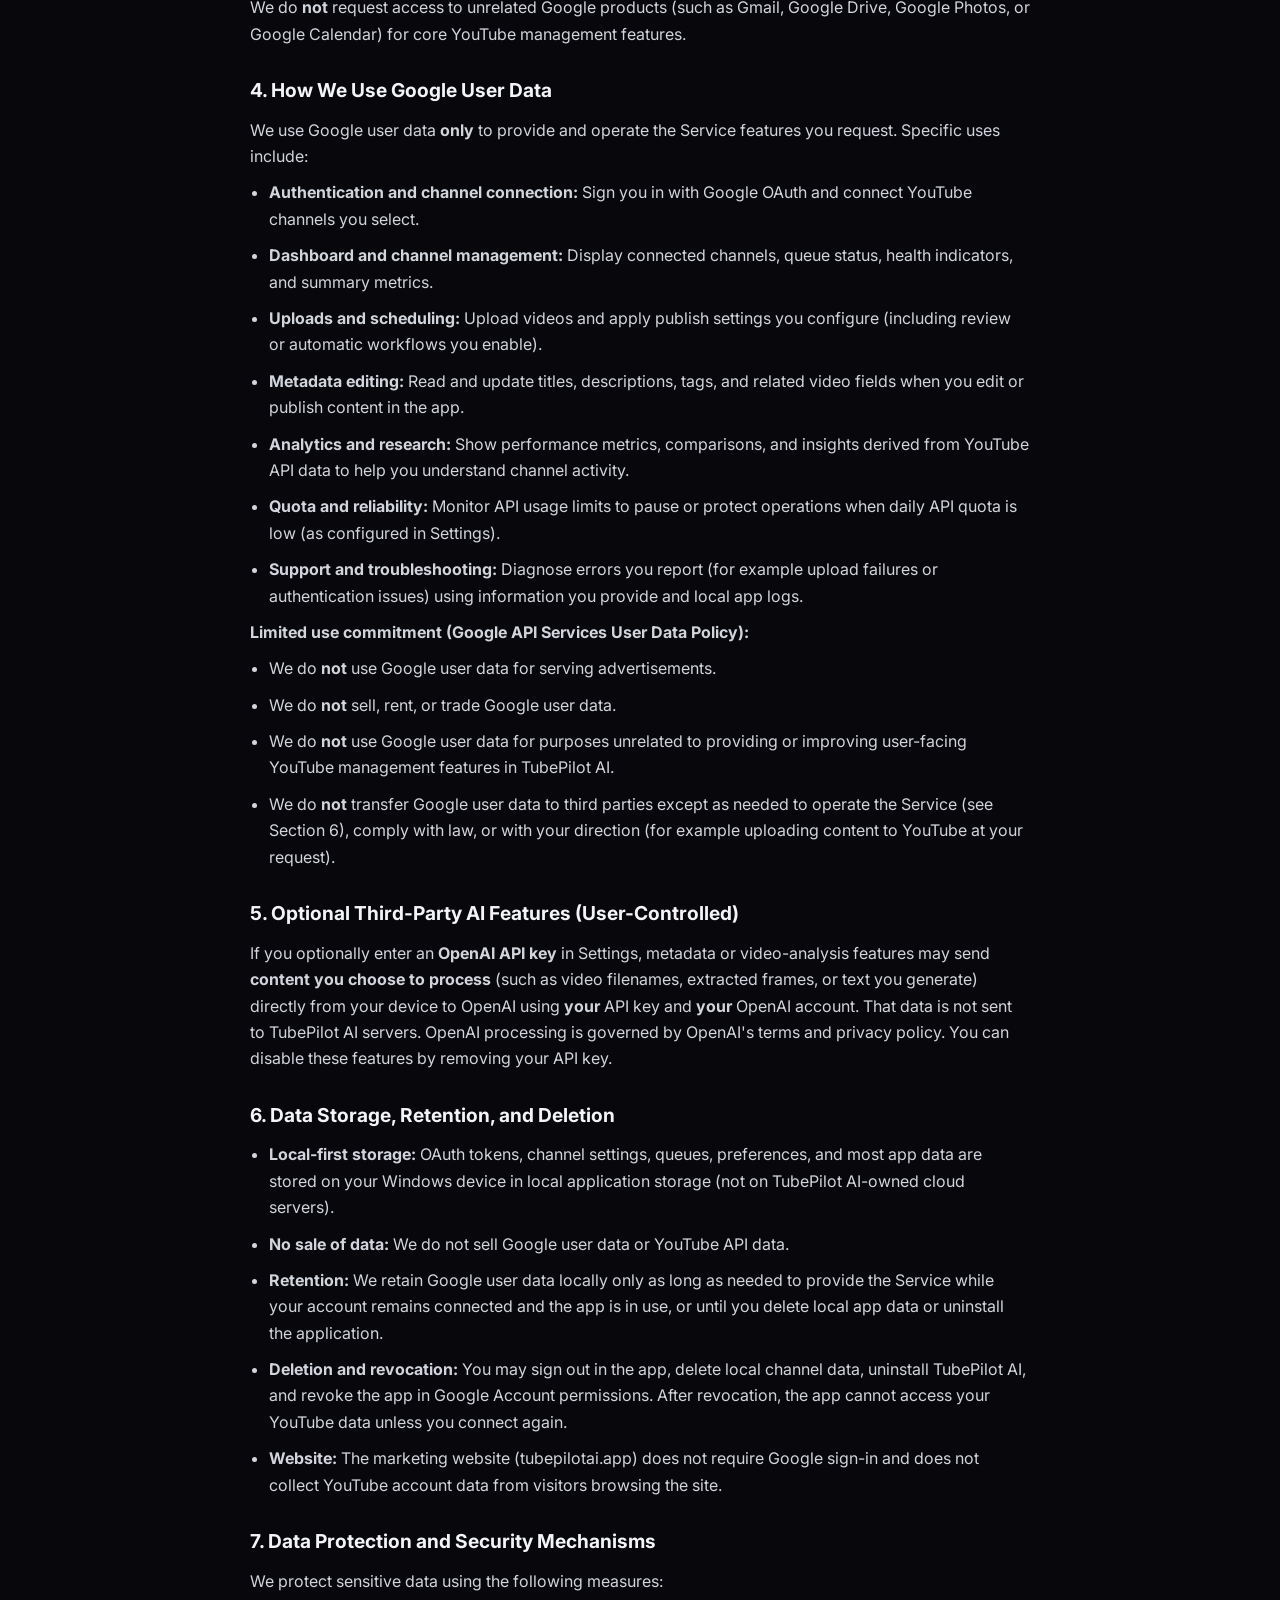
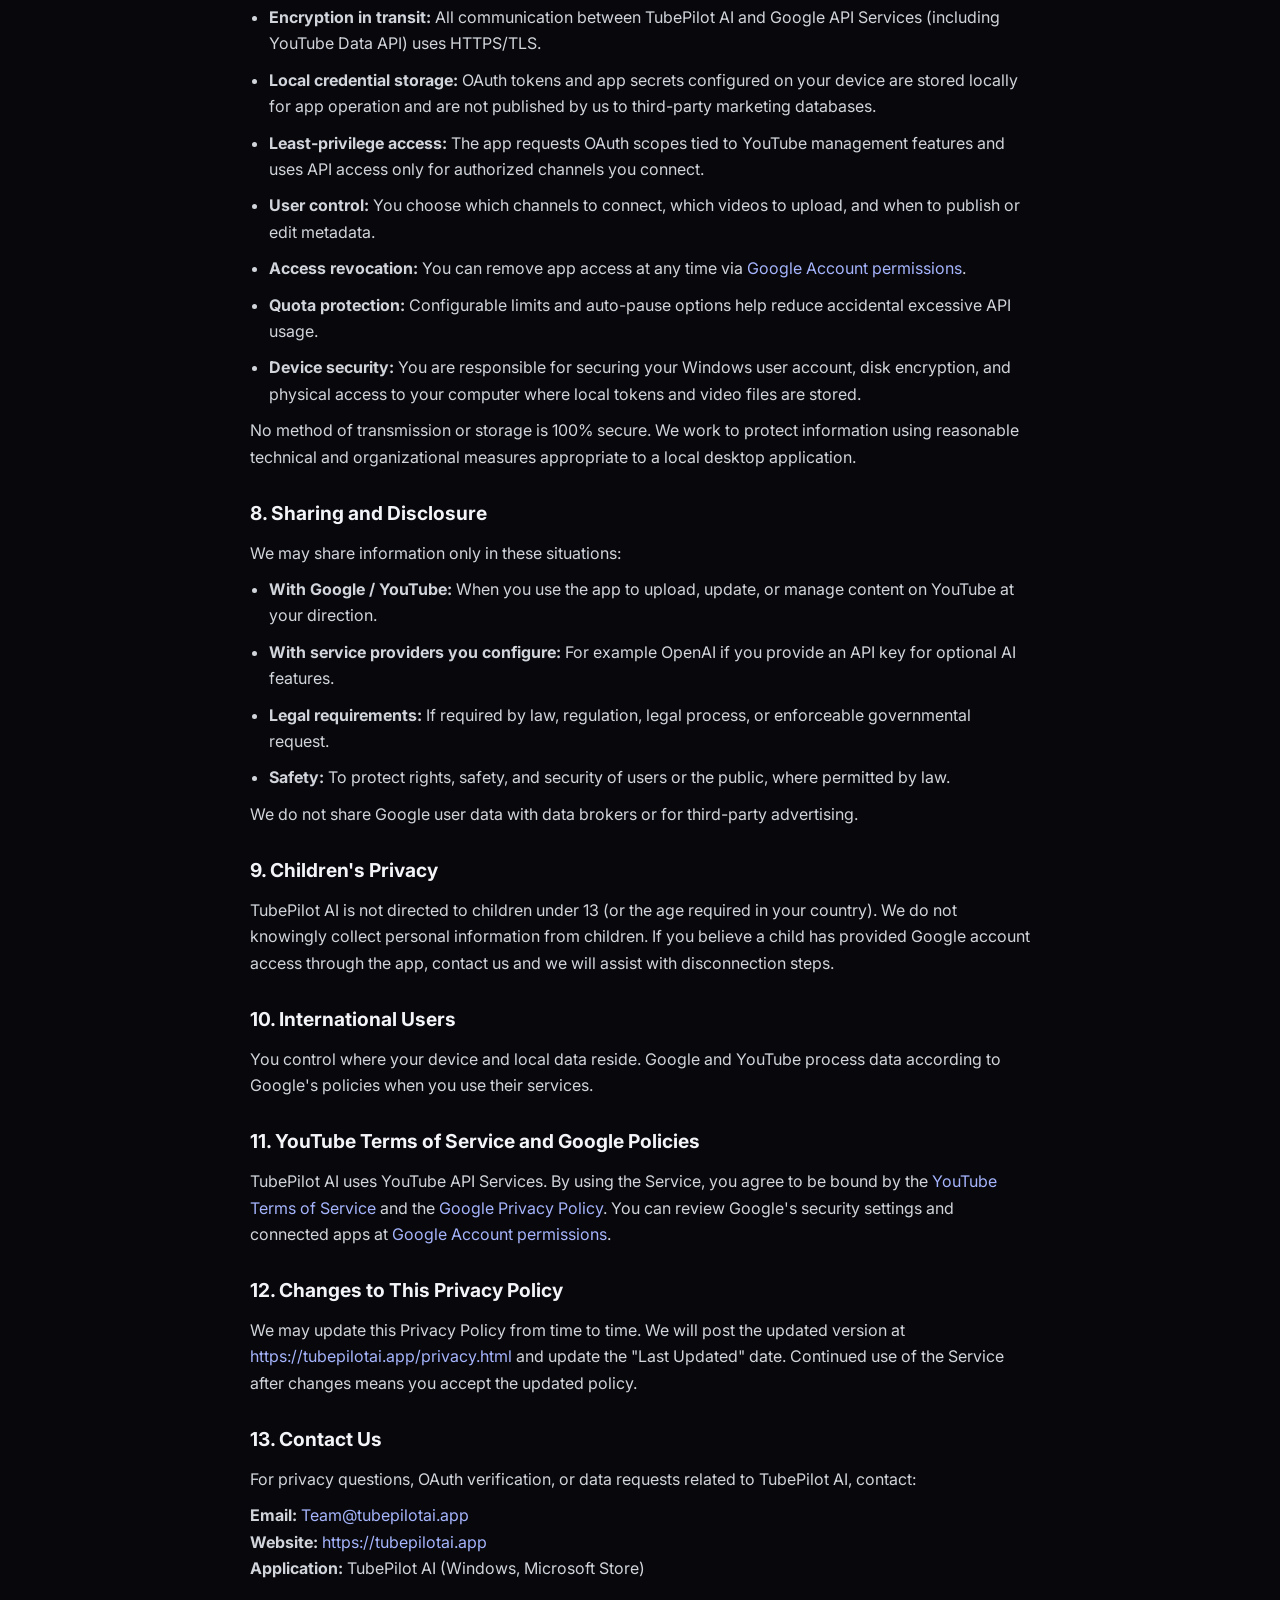
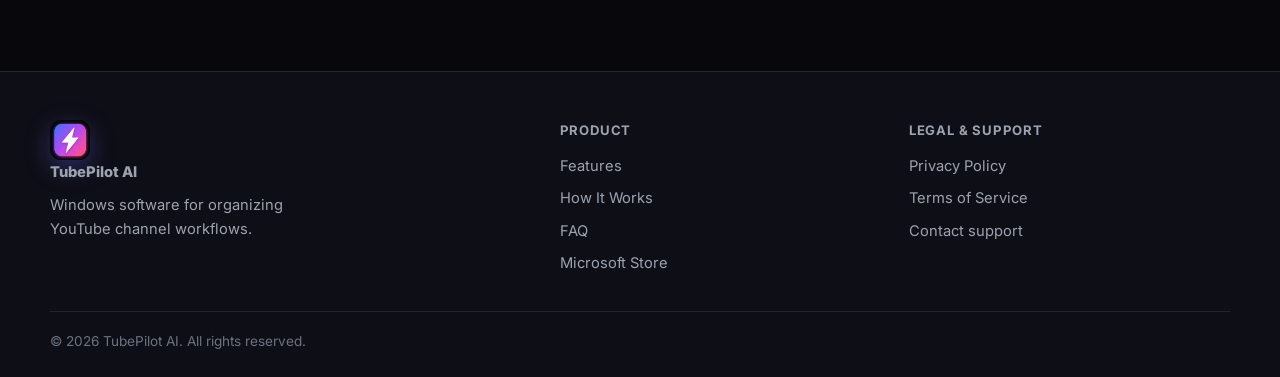
==== commit c41b09ca: "Add files via upload" ====
--- a/privacy.html
+++ b/privacy.html
@@ -6,7 +6,7 @@
   <title>Privacy Policy - TubePilot AI</title>
   <meta name="description" content="Privacy Policy for TubePilot AI including Google user data, YouTube API Services, data use, and data protection.">
   <link rel="icon" href="favicon.png" type="image/png">
-  <link rel="apple-touch-icon" href="assets/app-icon.png">
+  <link rel="apple-touch-icon" href="app-icon.png">
   <link rel="preconnect" href="https://fonts.googleapis.com">
   <link rel="preconnect" href="https://fonts.gstatic.com" crossorigin>
   <link href="https://fonts.googleapis.com/css2?family=Inter:wght@400;500;600;700;800&display=swap" rel="stylesheet">
@@ -27,7 +27,7 @@
 }
 
 *, *::before, *::after { box-sizing: border-box; margin: 0; padding: 0; }
-html { scroll-behavior: smooth; }
+html { scroll-behavior: smooth; scroll-padding-top: calc(var(--header-h) + 12px); }
 body {
   font-family: Inter, "Segoe UI", system-ui, sans-serif;
   background: var(--bg);
@@ -105,7 +105,7 @@
   background: rgba(99,102,241,0.12); border: 1px solid rgba(129,140,248,0.28); color: #c4b5fd;
 }
 
-.hero { padding: 56px 0 72px; position: relative; overflow: hidden; }
+.hero { padding: 56px 0 72px; position: relative; overflow-x: clip; overflow-y: visible; }
 .hero::before {
   content: ""; position: absolute; inset: -30% -20% auto; height: 80%;
   background: radial-gradient(ellipse at 25% 15%, rgba(99,102,241,0.22), transparent 55%),
@@ -123,7 +123,9 @@
 .hero h1 { font-size: clamp(2rem, 4vw, 3.1rem); line-height: 1.08; letter-spacing: -0.03em; font-weight: 800; margin-bottom: 16px; }
 .hero p.lead { color: var(--muted); font-size: 1.08rem; max-width: 36rem; margin-bottom: 22px; }
 .hero-actions { display: flex; flex-wrap: wrap; gap: 12px; margin-bottom: 18px; }
-.trust-line { display: flex; flex-wrap: wrap; gap: 8px 16px; font-size: 0.84rem; color: var(--muted); }
+.trust-line { display: flex; flex-wrap: wrap; gap: 10px 20px; font-size: 0.84rem; color: var(--muted); line-height: 1.5; }
+.trust-line span { display: inline-flex; align-items: center; }
+.trust-line span + span::before { content: "|"; margin-right: 20px; color: rgba(255,255,255,0.2); }
 
 .window {
   border-radius: var(--radius-lg); border: 1px solid var(--border);
@@ -243,8 +245,9 @@
   background: radial-gradient(ellipse at center, rgba(99,102,241,0.14), transparent 65%);
 }
 .cta-band h2 { font-size: clamp(1.85rem, 4vw, 2.6rem); letter-spacing: -0.02em; margin-bottom: 14px; }
-.cta-band p { color: var(--muted); max-width: 680px; margin: 0 auto 24px; font-size: 1.05rem; }
-.cta-trust { justify-content: center; margin-top: 16px; }
+.cta-band p { color: var(--muted); max-width: 680px; margin: 0 auto 28px; font-size: 1.05rem; line-height: 1.6; }
+.cta-band .btn { margin-bottom: 4px; }
+.cta-trust { justify-content: center; margin-top: 20px; }
 
 .site-footer { border-top: 1px solid var(--border); background: var(--bg-2); padding: 48px 0 24px; }
 .footer-grid { display: grid; grid-template-columns: 1.5fr 1fr 1fr; gap: 28px; margin-bottom: 28px; }
@@ -380,7 +383,10 @@
   border: 1px solid var(--border);
   box-shadow: 0 24px 60px rgba(0, 0, 0, 0.35);
 }
-.offer-panel p.note { color: var(--muted); font-size: 0.92rem; margin-top: 14px; }
+.offer-panel h2 { margin-bottom: 14px; }
+.offer-panel p { margin-bottom: 18px; line-height: 1.6; }
+.offer-panel .btn { margin-top: 4px; }
+.offer-panel p.note { color: var(--muted); font-size: 0.92rem; margin-top: 18px; }
 
 .support-block {
   max-width: 640px;
@@ -391,9 +397,10 @@
   background: var(--card);
   border: 1px solid var(--border);
 }
+.support-block .btn { margin-top: 8px; margin-bottom: 12px; }
 .support-block a.email-link {
   display: inline-flex;
-  margin-top: 12px;
+  margin-top: 4px;
   font-weight: 600;
   font-size: 1.05rem;
   color: #c4b5fd;
@@ -440,9 +447,38 @@
   }
 }
 
+.review-grid {
+  display: grid;
+  grid-template-columns: repeat(3, 1fr);
+  gap: 16px;
+  margin-top: 8px;
+}
+.review-card {
+  padding: 22px 20px;
+  border-radius: var(--radius-lg);
+  background: var(--card);
+  border: 1px solid var(--border);
+  box-shadow: 0 12px 32px rgba(0, 0, 0, 0.28);
+  animation: floatY 8s ease-in-out infinite;
+}
+.review-card:nth-child(2) { animation-delay: 1s; }
+.review-card:nth-child(3) { animation-delay: 2s; }
+.review-card:nth-child(4) { animation-delay: 0.5s; }
+.review-card:nth-child(5) { animation-delay: 1.5s; }
+.review-card:nth-child(6) { animation-delay: 2.5s; }
+.review-text { font-size: 0.94rem; line-height: 1.55; color: var(--text); margin-bottom: 14px; }
+.review-author { font-size: 0.82rem; font-weight: 600; color: #a5b4fc; margin: 0; }
+.section-note { text-align: center; color: var(--muted); font-size: 0.9rem; margin: -24px auto 28px; max-width: 520px; }
+
 @media (max-width: 640px) {
   .feature-grid { grid-template-columns: 1fr; }
   .float-cards { grid-template-columns: 1fr; }
+  .review-grid { grid-template-columns: 1fr; }
+  .review-card { animation: none; }
+}
+
+@media (max-width: 1024px) {
+  .review-grid { grid-template-columns: repeat(2, 1fr); }
 }
 
 </style>
@@ -450,14 +486,14 @@
 <body>
   <header class="site-header is-scrolled">
     <div class="container header-inner">
-      <a class="brand" href="index.html"><img src="assets/app-icon.png" width="40" height="40" alt="TubePilot AI logo"> <span>TubePilot AI</span></a>
+      <a class="brand" href="index.html"><img src="app-icon.png" width="40" height="40" alt="TubePilot AI logo"> <span>TubePilot AI</span></a>
       <button class="menu-btn" type="button" aria-expanded="false" aria-controls="primary-nav" aria-label="Open menu">Menu</button>
       <nav class="site-nav" id="primary-nav" aria-label="Primary">
         <a href="index.html#features">Features</a>
         <a href="index.html#how-it-works">How It Works</a>
         <a href="index.html#why">Why TubePilot AI</a>
         <a href="index.html#faq">FAQ</a>
-        <a href="index.html#support">Support</a>
+        <a href="mailto:Team@tubepilotai.app?subject=TubePilot%20AI%20Support">Support</a>
         <a class="btn btn-primary btn-sm nav-cta store-cta" href="https://apps.microsoft.com/detail/9MZR3WZD5DH2?hl=en-us&amp;gl=US&amp;ocid=pdpshare" target="_blank" rel="noopener noreferrer">Download for Windows</a>
       </nav>
     </div>
@@ -612,7 +648,7 @@
         For privacy questions, OAuth verification, or data requests related to TubePilot AI, contact:
       </p>
       <p>
-        <strong>Email:</strong> <a class="email-cta" href="mailto:mohsinabbaskhan1248@gmail.com?subject=TubePilot%20AI%20Support">mohsinabbaskhan1248@gmail.com</a><br>
+        <strong>Email:</strong> <a class="email-cta" href="mailto:Team@tubepilotai.app?subject=TubePilot%20AI%20Support">Team@tubepilotai.app</a><br>
         <strong>Website:</strong> <a href="https://tubepilotai.app">https://tubepilotai.app</a><br>
         <strong>Application:</strong> TubePilot AI (Windows, Microsoft Store)
       </p>
@@ -622,7 +658,7 @@
     <div class="container">
       <div class="footer-grid">
         <div>
-          <a class="brand" href="index.html"><img src="assets/app-icon.png" width="36" height="36" alt=""> TubePilot AI</a>
+          <a class="brand" href="index.html"><img src="app-icon.png" width="36" height="36" alt=""> TubePilot AI</a>
           <p class="footer-blurb">Windows software for organizing YouTube channel workflows.</p>
         </div>
         <div>
@@ -636,7 +672,7 @@
           <h4>Legal &amp; support</h4>
           <a href="privacy.html">Privacy Policy</a>
           <a href="terms.html">Terms of Service</a>
-          <a class="email-cta" href="mailto:mohsinabbaskhan1248@gmail.com?subject=TubePilot%20AI%20Support">Contact support</a>
+          <a class="email-cta" href="mailto:Team@tubepilotai.app?subject=TubePilot%20AI%20Support">Contact support</a>
         </div>
       </div>
       <div class="footer-bottom">&copy; 2026 TubePilot AI. All rights reserved.</div>
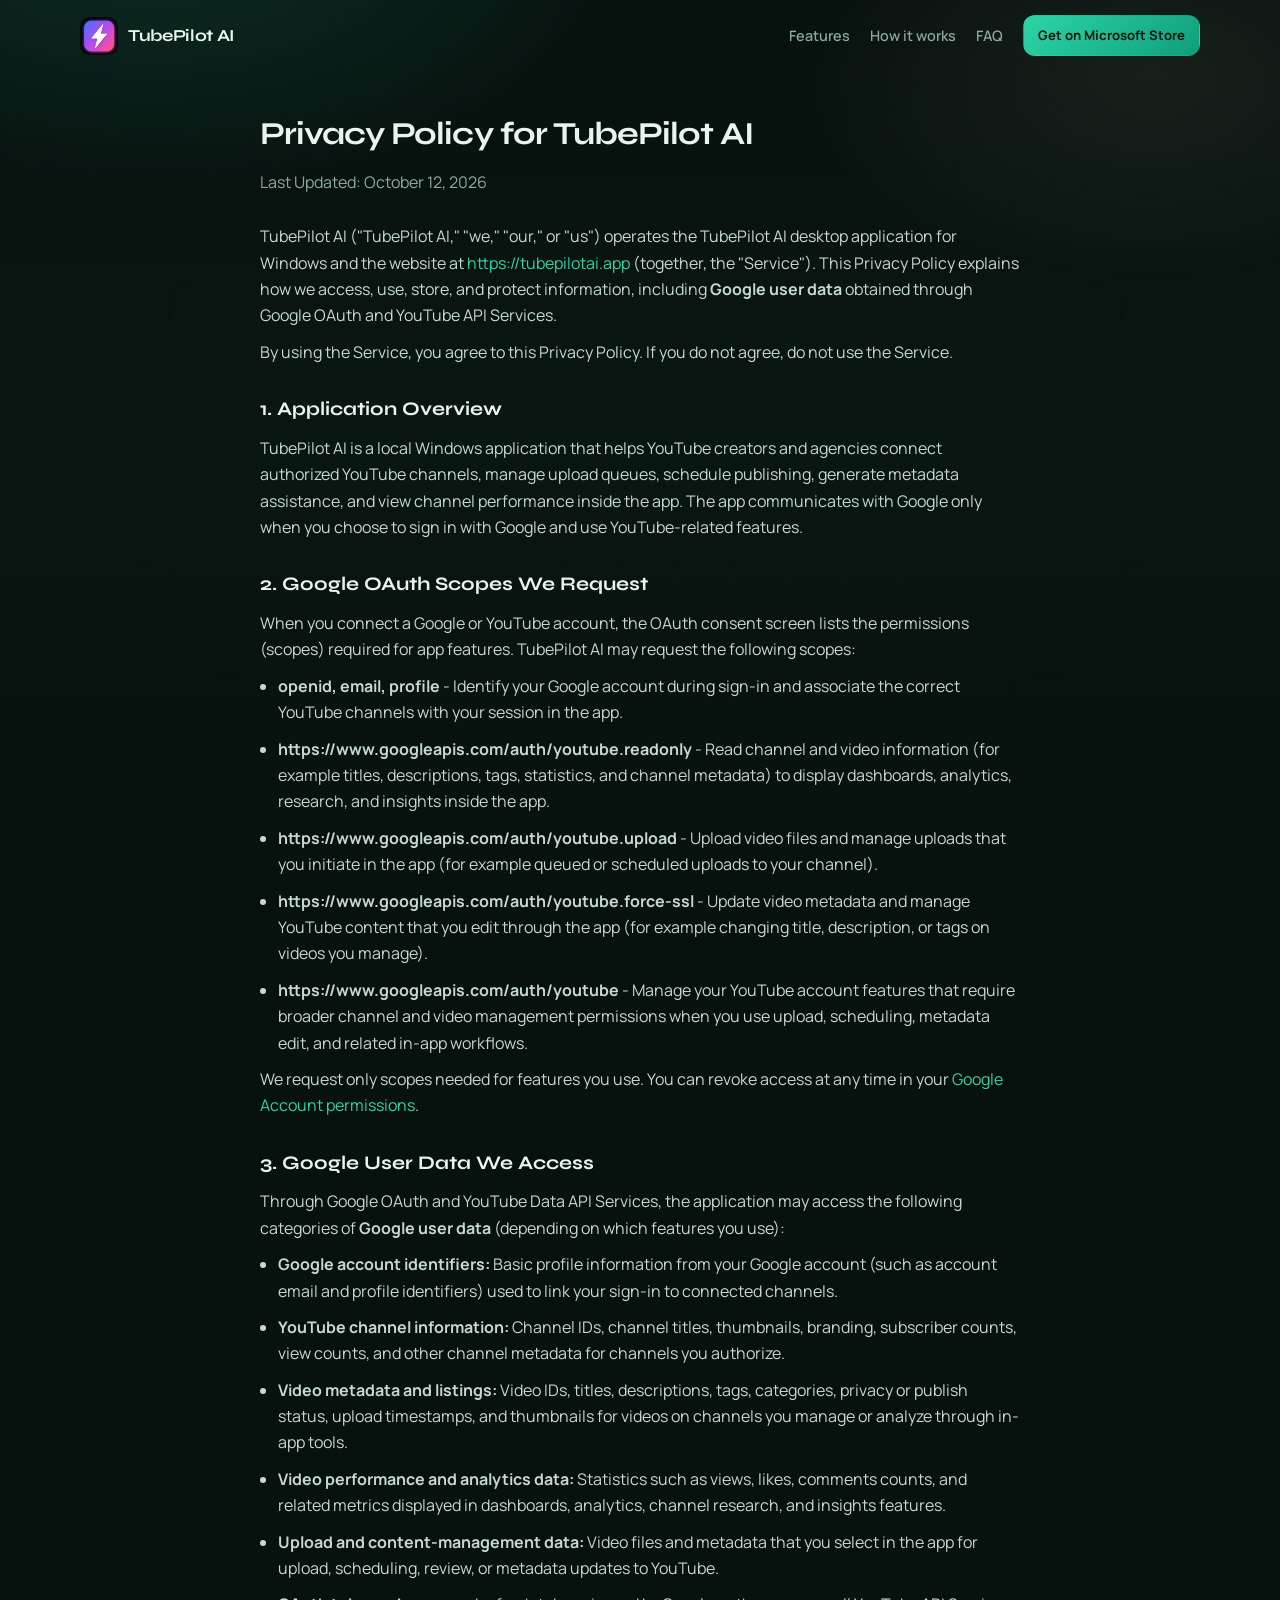
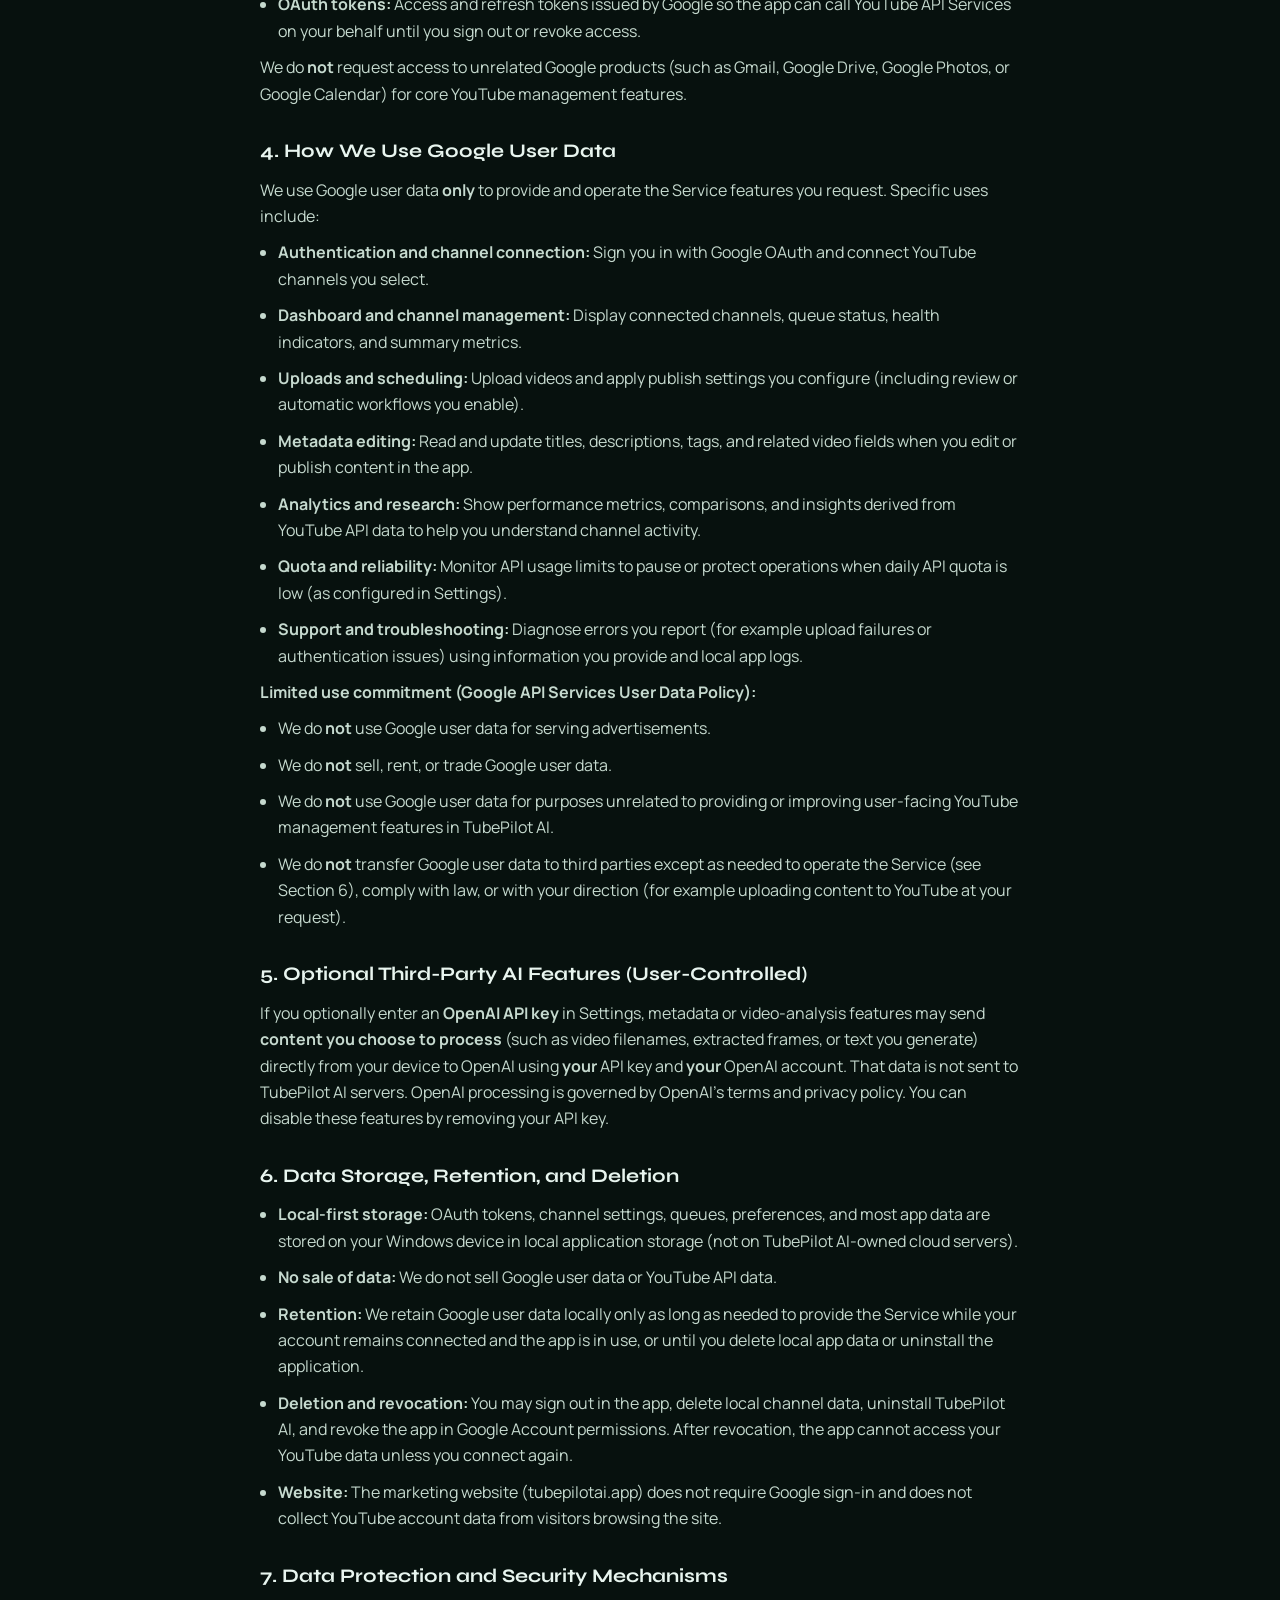
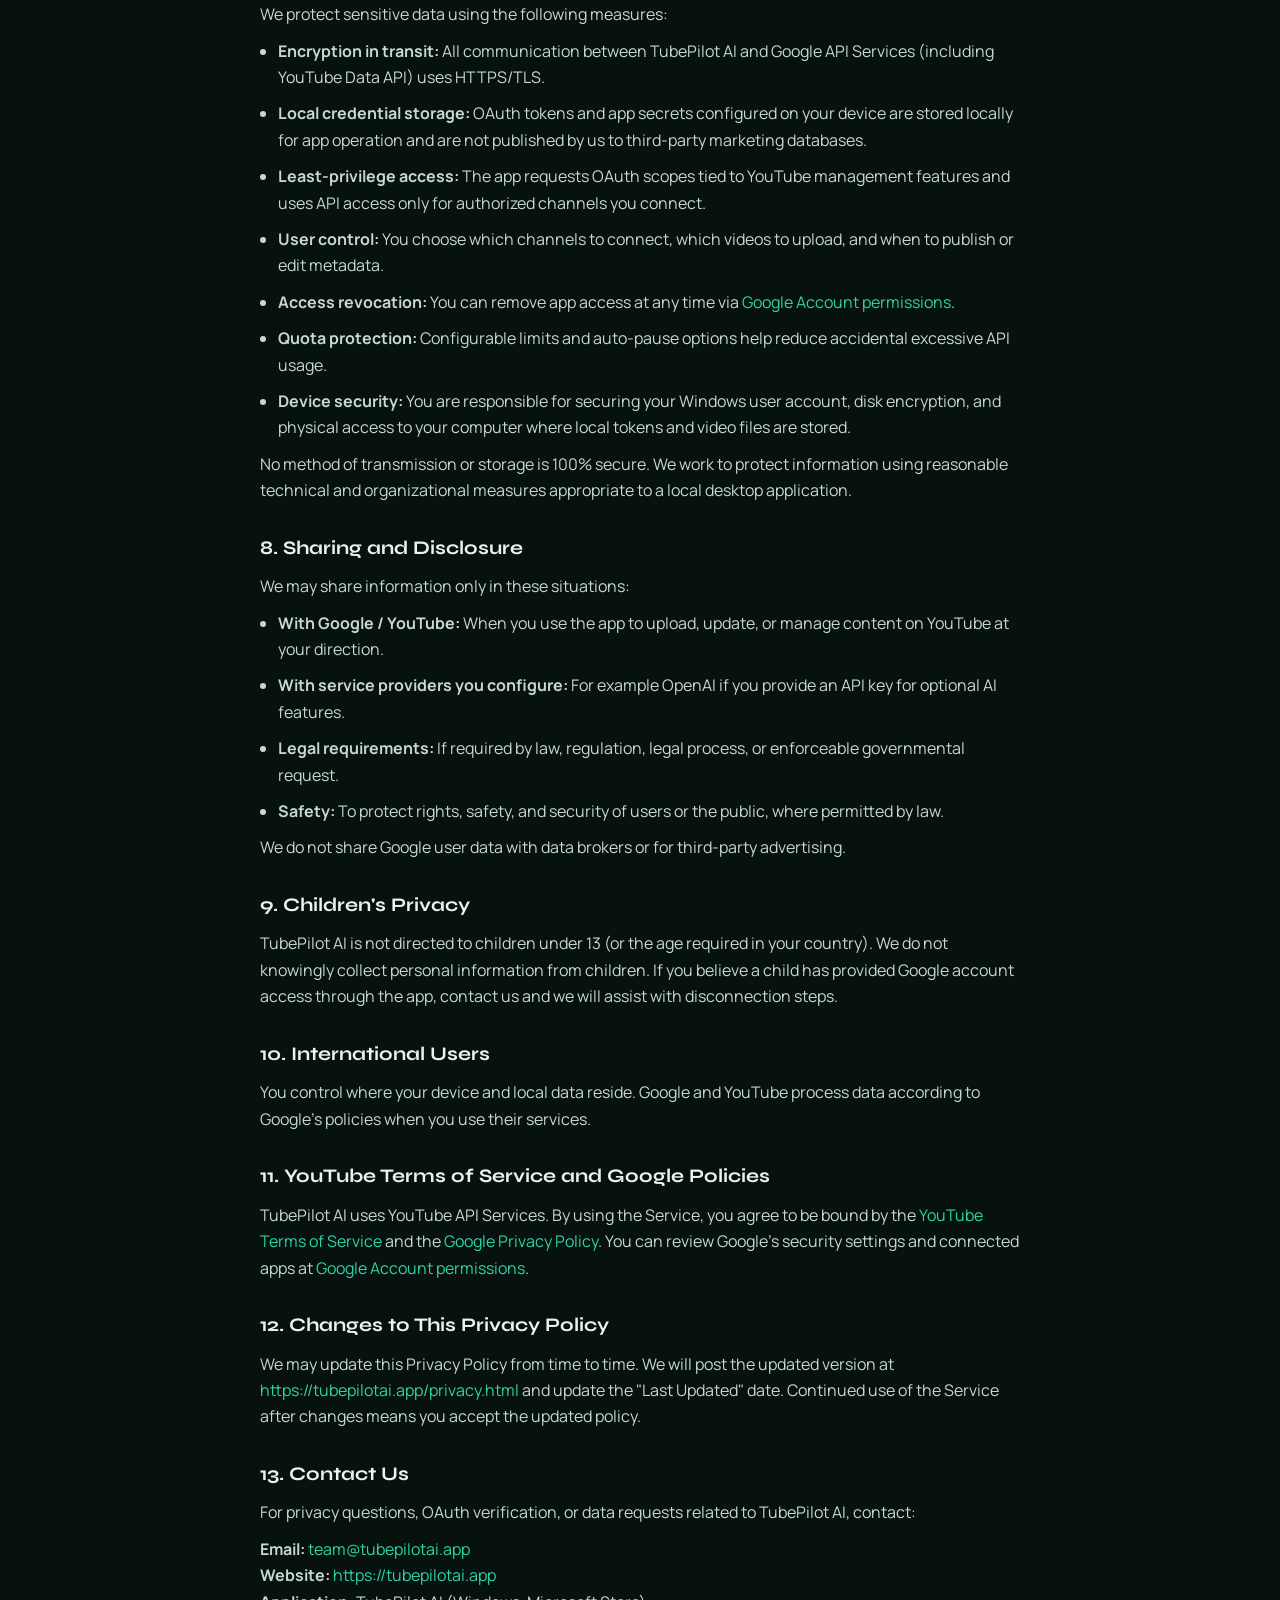
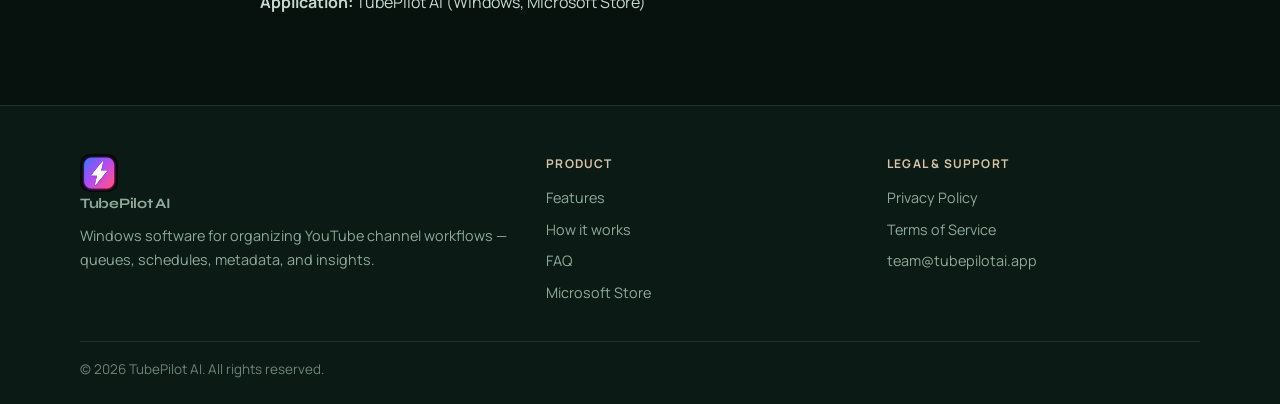
==== commit 28693923: "Add files via upload" ====
--- a/privacy.html
+++ b/privacy.html
@@ -5,499 +5,34 @@
   <meta name="viewport" content="width=device-width, initial-scale=1.0">
   <title>Privacy Policy - TubePilot AI</title>
   <meta name="description" content="Privacy Policy for TubePilot AI including Google user data, YouTube API Services, data use, and data protection.">
+  <link rel="canonical" href="https://tubepilotai.app/privacy.html">
   <link rel="icon" href="favicon.png" type="image/png">
   <link rel="apple-touch-icon" href="app-icon.png">
   <link rel="preconnect" href="https://fonts.googleapis.com">
   <link rel="preconnect" href="https://fonts.gstatic.com" crossorigin>
-  <link href="https://fonts.googleapis.com/css2?family=Inter:wght@400;500;600;700;800&display=swap" rel="stylesheet">
-  <style id="site-inline">
-:root {
-  --bg: #07070c;
-  --bg-2: #0e0e16;
-  --card: #14141f;
-  --border: rgba(255, 255, 255, 0.09);
-  --text: #f3f4f8;
-  --muted: #9ca3af;
-  --accent: #6366f1;
-  --accent-2: #a855f7;
-  --glow: rgba(99, 102, 241, 0.35);
-  --radius: 16px;
-  --radius-lg: 22px;
-  --header-h: 72px;
-}
-
-*, *::before, *::after { box-sizing: border-box; margin: 0; padding: 0; }
-html { scroll-behavior: smooth; scroll-padding-top: calc(var(--header-h) + 12px); }
-body {
-  font-family: Inter, "Segoe UI", system-ui, sans-serif;
-  background: var(--bg);
-  color: var(--text);
-  line-height: 1.65;
-  -webkit-font-smoothing: antialiased;
-  overflow-x: hidden;
-}
-img { max-width: 100%; height: auto; display: block; }
-a { color: #a5b4fc; text-decoration: none; }
-a:hover { color: #c4b5fd; }
-
-.container { width: min(1180px, calc(100% - 32px)); margin-inline: auto; }
-
-.site-header {
-  position: fixed; inset: 0 0 auto; z-index: 200; height: var(--header-h);
-  transition: height 0.25s, background 0.25s, backdrop-filter 0.25s, border-color 0.25s;
-  border-bottom: 1px solid transparent;
-}
-.site-header.is-scrolled {
-  height: 60px;
-  background: rgba(7, 7, 12, 0.92);
-  backdrop-filter: blur(14px);
-  border-color: var(--border);
-}
-.header-inner {
-  height: 100%;
-  display: flex;
-  align-items: center;
-  justify-content: space-between;
-  gap: 12px;
-  min-width: 0;
-}
-
-.brand {
-  display: flex; align-items: center; gap: 10px; color: var(--text);
-  font-weight: 800; font-size: 1rem; flex-shrink: 0;
-}
-.brand img { width: 40px; height: 40px; border-radius: 11px; box-shadow: 0 8px 24px var(--glow); }
-
-.site-nav {
-  display: flex; align-items: center; gap: 18px; flex-wrap: nowrap; min-width: 0;
-}
-.site-nav a:not(.btn) { color: var(--muted); font-size: 0.88rem; font-weight: 500; white-space: nowrap; }
-.site-nav a:not(.btn):hover { color: var(--text); }
-.nav-cta { flex-shrink: 0; white-space: nowrap; }
-
-.menu-btn {
-  display: none; border: 1px solid var(--border); background: var(--card);
-  color: var(--text); border-radius: 10px; padding: 8px 12px; cursor: pointer; flex-shrink: 0;
-}
-
-.btn {
-  display: inline-flex; align-items: center; justify-content: center; gap: 8px;
-  padding: 14px 22px; border-radius: 12px; font-weight: 700; font-size: 0.94rem;
-  border: 1px solid transparent; transition: transform 0.2s, box-shadow 0.2s, background 0.2s;
-}
-.btn:hover { transform: translateY(-1px); }
-.btn-primary { background: linear-gradient(135deg, var(--accent), var(--accent-2)); color: #fff; box-shadow: 0 12px 32px var(--glow); }
-.btn-primary:hover { color: #fff; }
-.btn-ghost { background: rgba(255,255,255,0.04); border-color: var(--border); color: var(--text); }
-.btn-ghost:hover { background: rgba(255,255,255,0.07); color: var(--text); }
-.btn-sm { padding: 10px 14px; font-size: 0.82rem; }
-
-main { padding-top: var(--header-h); }
-.section { padding: 72px 0; }
-.section-muted { background: var(--bg-2); border-block: 1px solid var(--border); }
-.section-head { text-align: center; max-width: 740px; margin: 0 auto 40px; }
-.section-head h2 { font-size: clamp(1.75rem, 3vw, 2.35rem); letter-spacing: -0.02em; margin-bottom: 12px; }
-.section-head p { color: var(--muted); font-size: 1.02rem; }
-
-.pill-row { display: flex; flex-wrap: wrap; gap: 8px; margin-bottom: 20px; }
-.pill {
-  padding: 6px 12px; border-radius: 999px; font-size: 0.76rem; font-weight: 600;
-  background: rgba(99,102,241,0.12); border: 1px solid rgba(129,140,248,0.28); color: #c4b5fd;
-}
-
-.hero { padding: 56px 0 72px; position: relative; overflow-x: clip; overflow-y: visible; }
-.hero::before {
-  content: ""; position: absolute; inset: -30% -20% auto; height: 80%;
-  background: radial-gradient(ellipse at 25% 15%, rgba(99,102,241,0.22), transparent 55%),
-              radial-gradient(ellipse at 85% 20%, rgba(168,85,247,0.16), transparent 50%);
-  pointer-events: none;
-}
-.hero-grid {
-  position: relative;
-  display: grid;
-  grid-template-columns: 1fr 1fr;
-  gap: 40px;
-  align-items: center;
-}
-.hero-copy { min-width: 0; }
-.hero h1 { font-size: clamp(2rem, 4vw, 3.1rem); line-height: 1.08; letter-spacing: -0.03em; font-weight: 800; margin-bottom: 16px; }
-.hero p.lead { color: var(--muted); font-size: 1.08rem; max-width: 36rem; margin-bottom: 22px; }
-.hero-actions { display: flex; flex-wrap: wrap; gap: 12px; margin-bottom: 18px; }
-.trust-line { display: flex; flex-wrap: wrap; gap: 10px 20px; font-size: 0.84rem; color: var(--muted); line-height: 1.5; }
-.trust-line span { display: inline-flex; align-items: center; }
-.trust-line span + span::before { content: "|"; margin-right: 20px; color: rgba(255,255,255,0.2); }
-
-.window {
-  border-radius: var(--radius-lg); border: 1px solid var(--border);
-  background: linear-gradient(160deg, rgba(255,255,255,0.05), rgba(255,255,255,0.02));
-  box-shadow: 0 28px 80px rgba(0,0,0,0.5); padding: 10px;
-  min-width: 0;
-}
-.window-bar { display: flex; gap: 6px; padding: 6px 8px 10px; }
-.window-bar span { width: 10px; height: 10px; border-radius: 50%; background: rgba(255,255,255,0.15); }
-.window-bar span:nth-child(1) { background: #ef4444; }
-.window-bar span:nth-child(2) { background: #f59e0b; }
-.window-bar span:nth-child(3) { background: #22c55e; }
-.window img {
-  border-radius: 12px; border: 1px solid var(--border); width: 100%;
-  aspect-ratio: 16 / 10;
-  object-fit: cover;
-  object-position: top center;
-  background: var(--card);
-}
-
-.hero-shot, .showcase-shot { max-width: 100%; }
-
-.feature-chips {
-  list-style: none;
-  display: flex;
-  flex-wrap: wrap;
-  justify-content: center;
-  gap: 10px;
-  margin: 0 auto 28px;
-  max-width: 900px;
-  padding: 0;
-}
-.feature-chips li {
-  padding: 10px 16px;
-  border-radius: 999px;
-  font-size: 0.85rem;
-  font-weight: 600;
-  background: var(--card);
-  border: 1px solid var(--border);
-  color: var(--text);
-}
-.showcase-shot { max-width: 920px; margin: 0 auto; }
-
-.benefits { display: grid; grid-template-columns: repeat(3, 1fr); gap: 16px; }
-.benefit {
-  padding: 24px; border-radius: var(--radius-lg); background: var(--card); border: 1px solid var(--border);
-  transition: transform 0.25s, border-color 0.25s, box-shadow 0.25s;
-}
-.benefit:hover { transform: translateY(-3px); border-color: rgba(99,102,241,0.35); box-shadow: 0 16px 40px rgba(0,0,0,0.35); }
-.benefit .tag { font-size: 0.72rem; letter-spacing: 0.08em; font-weight: 800; color: #a5b4fc; margin-bottom: 10px; }
-.benefit h3 { font-size: 1.05rem; margin-bottom: 8px; }
-.benefit p { color: var(--muted); font-size: 0.94rem; }
-
-.split {
-  display: grid;
-  grid-template-columns: 1fr 1fr;
-  gap: 36px;
-  align-items: center;
-  margin-bottom: 56px;
-}
-.split:last-of-type { margin-bottom: 0; }
-.split.reverse .copy { order: 2; }
-.split.reverse .visual { order: 1; }
-.split .copy { min-width: 0; }
-.split .visual { min-width: 0; }
-.split h3 { font-size: 1.65rem; letter-spacing: -0.02em; margin-bottom: 12px; }
-.split p { color: var(--muted); }
-
-.audience { display: grid; grid-template-columns: repeat(3, 1fr); gap: 16px; }
-.aud-card { padding: 28px; border-radius: var(--radius-lg); background: var(--card); border: 1px solid var(--border); }
-.aud-card h3 { margin-bottom: 10px; font-size: 1.15rem; }
-.aud-card p { color: var(--muted); }
-
-.gallery { display: grid; grid-template-columns: repeat(3, 1fr); gap: 14px; }
-.gallery figure {
-  border-radius: var(--radius); overflow: hidden; border: 1px solid var(--border);
-  background: var(--card); display: flex; flex-direction: column;
-}
-.gallery-img {
-  aspect-ratio: 16 / 10;
-  background: var(--bg-2);
-  overflow: hidden;
-}
-.gallery-img img {
-  width: 100%; height: 100%;
-  object-fit: cover;
-  object-position: top center;
-}
-.gallery figcaption {
-  padding: 12px 14px; font-size: 0.82rem; color: var(--muted); font-weight: 600;
-  border-top: 1px solid var(--border);
-}
-
-.trust-grid { display: grid; grid-template-columns: repeat(2, 1fr); gap: 16px; }
-.trust-card { padding: 22px; border-radius: var(--radius); background: var(--card); border: 1px solid var(--border); }
-.trust-card h4 { margin-bottom: 8px; }
-.trust-card p { color: var(--muted); font-size: 0.92rem; }
-
-.steps { display: grid; grid-template-columns: repeat(4, 1fr); gap: 14px; }
-.step { padding: 22px; border-radius: var(--radius-lg); background: var(--card); border: 1px solid var(--border); }
-.step .n { font-size: 1.4rem; font-weight: 800; color: #818cf8; margin-bottom: 8px; }
-.step h4 { margin-bottom: 8px; font-size: 0.98rem; }
-.step p { color: var(--muted); font-size: 0.9rem; }
-
-.faq { max-width: 780px; margin: 0 auto; }
-.faq-item { border-bottom: 1px solid var(--border); }
-.faq-q {
-  width: 100%; text-align: left; background: none; border: none; color: var(--text);
-  padding: 18px 0; font-size: 1rem; font-weight: 600; cursor: pointer;
-  display: flex; justify-content: space-between; gap: 12px;
-}
-.faq-a { max-height: 0; overflow: hidden; transition: max-height 0.35s ease; color: var(--muted); font-size: 0.94rem; }
-.faq-item.open .faq-a { max-height: 280px; padding-bottom: 16px; }
-
-.cta-band {
-  text-align: center; padding: 80px 0; position: relative; overflow: hidden;
-  background: radial-gradient(ellipse at center, rgba(99,102,241,0.14), transparent 65%);
-}
-.cta-band h2 { font-size: clamp(1.85rem, 4vw, 2.6rem); letter-spacing: -0.02em; margin-bottom: 14px; }
-.cta-band p { color: var(--muted); max-width: 680px; margin: 0 auto 28px; font-size: 1.05rem; line-height: 1.6; }
-.cta-band .btn { margin-bottom: 4px; }
-.cta-trust { justify-content: center; margin-top: 20px; }
-
-.site-footer { border-top: 1px solid var(--border); background: var(--bg-2); padding: 48px 0 24px; }
-.footer-grid { display: grid; grid-template-columns: 1.5fr 1fr 1fr; gap: 28px; margin-bottom: 28px; }
-.footer-grid h4 { font-size: 0.82rem; text-transform: uppercase; letter-spacing: 0.06em; color: var(--muted); margin-bottom: 12px; }
-.footer-grid a, .footer-blurb { display: block; color: var(--muted); font-size: 0.92rem; margin-bottom: 8px; max-width: 280px; }
-.footer-bottom { border-top: 1px solid var(--border); padding-top: 18px; color: #6b7280; font-size: 0.85rem; }
-
-.reveal { opacity: 0; transform: translateY(16px); transition: opacity 0.6s ease, transform 0.6s ease; }
-.reveal.show { opacity: 1; transform: none; }
-
-.legal { padding: 48px 0 80px; }
-.legal h1 { font-size: 2rem; margin-bottom: 8px; }
-.legal .meta { color: var(--muted); margin-bottom: 28px; }
-.legal h2 { margin: 28px 0 10px; font-size: 1.2rem; }
-.legal p, .legal li { color: #d1d5db; margin-bottom: 10px; }
-.legal ul { margin-left: 1.2rem; }
-.narrow { max-width: 780px; }
-
-.cta-row { text-align: center; margin-top: 28px; }
-
-@media (max-width: 1024px) {
-  .site-nav a:not(.btn) { display: none; }
-  .site-nav.open a:not(.btn) { display: block; }
-  .hero-grid, .split, .benefits, .audience, .gallery, .trust-grid, .steps, .footer-grid { grid-template-columns: 1fr; }
-  .split.reverse .copy, .split.reverse .visual { order: unset; }
-  .menu-btn { display: inline-flex; }
-  .site-nav {
-    position: fixed; top: 60px; left: 16px; right: 16px; flex-direction: column; align-items: stretch;
-    background: rgba(14,14,22,0.98); border: 1px solid var(--border); border-radius: var(--radius);
-    padding: 8px; display: none; gap: 0;
-  }
-  .site-nav.open { display: flex; }
-  .site-nav a { padding: 12px 14px; }
-  .site-nav .nav-cta { margin: 8px; }
-}
-
-@media (max-width: 640px) {
-  .section { padding: 56px 0; }
-  .brand span { font-size: 0.92rem; }
-  .btn-sm { padding: 9px 12px; font-size: 0.78rem; }
-}
-
-/* Hero visual + floating benefit cards (not customer testimonials) */
-.hero-visual-wrap { position: relative; min-width: 0; }
-.float-cards {
-  position: absolute;
-  inset: -8% -6% -8% -6%;
-  pointer-events: none;
-  z-index: 2;
-}
-.float-card {
-  position: absolute;
-  max-width: 220px;
-  padding: 14px 16px;
-  border-radius: 14px;
-  background: rgba(20, 20, 31, 0.92);
-  border: 1px solid rgba(129, 140, 248, 0.22);
-  box-shadow: 0 18px 48px rgba(0, 0, 0, 0.45);
-  font-size: 0.82rem;
-  line-height: 1.45;
-  color: var(--text);
-  backdrop-filter: blur(10px);
-  animation: floatY 7s ease-in-out infinite;
-}
-.float-card .float-label {
-  display: block;
-  margin-top: 8px;
-  font-size: 0.72rem;
-  font-weight: 600;
-  color: #a5b4fc;
-  letter-spacing: 0.04em;
-  text-transform: uppercase;
-}
-.float-card-a { top: 6%; left: -4%; animation-delay: 0s; }
-.float-card-b { top: 38%; right: -6%; animation-delay: 1.2s; }
-.float-card-c { bottom: 14%; left: 0; animation-delay: 2.4s; }
-.float-card-d { bottom: 8%; right: 4%; animation-delay: 0.6s; }
-@keyframes floatY {
-  0%, 100% { transform: translateY(0); }
-  50% { transform: translateY(-10px); }
-}
-
-.feature-grid {
-  display: grid;
-  grid-template-columns: repeat(4, 1fr);
-  gap: 16px;
-}
-.feature-card {
-  padding: 22px;
-  border-radius: var(--radius-lg);
-  background: var(--card);
-  border: 1px solid var(--border);
-  transition: border-color 0.25s, transform 0.25s, box-shadow 0.25s;
-}
-.feature-card:hover {
-  transform: translateY(-2px);
-  border-color: rgba(99, 102, 241, 0.35);
-  box-shadow: 0 14px 36px rgba(0, 0, 0, 0.32);
-}
-.feature-icon {
-  width: 40px;
-  height: 40px;
-  border-radius: 11px;
-  display: grid;
-  place-items: center;
-  background: rgba(99, 102, 241, 0.14);
-  border: 1px solid rgba(129, 140, 248, 0.25);
-  color: #c4b5fd;
-  font-size: 1.1rem;
-  font-weight: 800;
-  margin-bottom: 12px;
-}
-.feature-card h3 { font-size: 0.98rem; margin-bottom: 8px; }
-.feature-card p { color: var(--muted); font-size: 0.88rem; }
-
-.why-grid { display: grid; grid-template-columns: repeat(2, 1fr); gap: 16px; }
-.why-card {
-  padding: 26px;
-  border-radius: var(--radius-lg);
-  background: linear-gradient(145deg, rgba(99, 102, 241, 0.08), rgba(20, 20, 31, 0.9));
-  border: 1px solid var(--border);
-}
-.why-card h3 { font-size: 1.12rem; margin-bottom: 10px; }
-.why-card p { color: var(--muted); font-size: 0.94rem; }
-
-.offer-panel {
-  max-width: 720px;
-  margin: 0 auto;
-  text-align: center;
-  padding: 40px 32px;
-  border-radius: var(--radius-lg);
-  background: var(--card);
-  border: 1px solid var(--border);
-  box-shadow: 0 24px 60px rgba(0, 0, 0, 0.35);
-}
-.offer-panel h2 { margin-bottom: 14px; }
-.offer-panel p { margin-bottom: 18px; line-height: 1.6; }
-.offer-panel .btn { margin-top: 4px; }
-.offer-panel p.note { color: var(--muted); font-size: 0.92rem; margin-top: 18px; }
-
-.support-block {
-  max-width: 640px;
-  margin: 0 auto;
-  text-align: center;
-  padding: 32px;
-  border-radius: var(--radius-lg);
-  background: var(--card);
-  border: 1px solid var(--border);
-}
-.support-block .btn { margin-top: 8px; margin-bottom: 12px; }
-.support-block a.email-link {
-  display: inline-flex;
-  margin-top: 4px;
-  font-weight: 600;
-  font-size: 1.05rem;
-  color: #c4b5fd;
-  padding: 10px 16px;
-  border-radius: 10px;
-  border: 1px solid rgba(129, 140, 248, 0.35);
-  background: rgba(99, 102, 241, 0.1);
-}
-.support-block a.email-link:hover { color: #fff; background: rgba(99, 102, 241, 0.2); }
-.support-block a.email-link:focus-visible {
-  outline: 2px solid #818cf8;
-  outline-offset: 3px;
-}
-
-.steps-three { grid-template-columns: repeat(3, 1fr); }
-
-a:focus-visible, button:focus-visible {
-  outline: 2px solid #818cf8;
-  outline-offset: 3px;
-}
-
-@media (prefers-reduced-motion: reduce) {
-  html { scroll-behavior: auto; }
-  .float-card, .reveal { animation: none !important; transition: none !important; }
-  .reveal { opacity: 1; transform: none; }
-}
-
-@media (max-width: 1024px) {
-  .feature-grid { grid-template-columns: repeat(2, 1fr); }
-  .why-grid { grid-template-columns: 1fr; }
-  .steps-three { grid-template-columns: 1fr; }
-  .float-cards {
-    position: static;
-    display: grid;
-    grid-template-columns: 1fr 1fr;
-    gap: 10px;
-    margin-top: 16px;
-    pointer-events: auto;
-  }
-  .float-card {
-    position: static;
-    max-width: none;
-    animation: none;
-  }
-}
-
-.review-grid {
-  display: grid;
-  grid-template-columns: repeat(3, 1fr);
-  gap: 16px;
-  margin-top: 8px;
-}
-.review-card {
-  padding: 22px 20px;
-  border-radius: var(--radius-lg);
-  background: var(--card);
-  border: 1px solid var(--border);
-  box-shadow: 0 12px 32px rgba(0, 0, 0, 0.28);
-  animation: floatY 8s ease-in-out infinite;
-}
-.review-card:nth-child(2) { animation-delay: 1s; }
-.review-card:nth-child(3) { animation-delay: 2s; }
-.review-card:nth-child(4) { animation-delay: 0.5s; }
-.review-card:nth-child(5) { animation-delay: 1.5s; }
-.review-card:nth-child(6) { animation-delay: 2.5s; }
-.review-text { font-size: 0.94rem; line-height: 1.55; color: var(--text); margin-bottom: 14px; }
-.review-author { font-size: 0.82rem; font-weight: 600; color: #a5b4fc; margin: 0; }
-.section-note { text-align: center; color: var(--muted); font-size: 0.9rem; margin: -24px auto 28px; max-width: 520px; }
-
-@media (max-width: 640px) {
-  .feature-grid { grid-template-columns: 1fr; }
-  .float-cards { grid-template-columns: 1fr; }
-  .review-grid { grid-template-columns: 1fr; }
-  .review-card { animation: none; }
-}
-
-@media (max-width: 1024px) {
-  .review-grid { grid-template-columns: repeat(2, 1fr); }
-}
-
-</style>
+  <link href="https://fonts.googleapis.com/css2?family=Manrope:wght@400;500;600;700;800&family=Syne:wght@600;700;800&display=swap" rel="stylesheet">
+  <link rel="stylesheet" href="site.css">
 </head>
 <body>
-  <header class="site-header is-scrolled">
+  <div class="bg-mesh" aria-hidden="true"></div>
+  <div class="bg-grid" aria-hidden="true"></div>
+
+  <header class="site-header">
     <div class="container header-inner">
-      <a class="brand" href="index.html"><img src="app-icon.png" width="40" height="40" alt="TubePilot AI logo"> <span>TubePilot AI</span></a>
+      <a class="brand" href="index.html">
+        <img src="app-icon.png" width="38" height="38" alt="">
+        <span>TubePilot AI</span>
+      </a>
       <button class="menu-btn" type="button" aria-expanded="false" aria-controls="primary-nav" aria-label="Open menu">Menu</button>
       <nav class="site-nav" id="primary-nav" aria-label="Primary">
         <a href="index.html#features">Features</a>
-        <a href="index.html#how-it-works">How It Works</a>
-        <a href="index.html#why">Why TubePilot AI</a>
+        <a href="index.html#how-it-works">How it works</a>
         <a href="index.html#faq">FAQ</a>
-        <a href="mailto:Team@tubepilotai.app?subject=TubePilot%20AI%20Support">Support</a>
-        <a class="btn btn-primary btn-sm nav-cta store-cta" href="https://apps.microsoft.com/detail/9MZR3WZD5DH2?hl=en-us&amp;gl=US&amp;ocid=pdpshare" target="_blank" rel="noopener noreferrer">Download for Windows</a>
+        <a class="btn btn-primary btn-sm nav-cta store-cta" href="https://apps.microsoft.com/detail/9MZR3WZD5DH2?hl=en-us&amp;gl=US&amp;ocid=pdpshare" target="_blank" rel="noopener noreferrer">Get on Microsoft Store</a>
       </nav>
     </div>
   </header>
+
   <main class="legal">
     <div class="container narrow">
       <h1>Privacy Policy for TubePilot AI</h1>
@@ -648,23 +183,24 @@
         For privacy questions, OAuth verification, or data requests related to TubePilot AI, contact:
       </p>
       <p>
-        <strong>Email:</strong> <a class="email-cta" href="mailto:Team@tubepilotai.app?subject=TubePilot%20AI%20Support">Team@tubepilotai.app</a><br>
+        <strong>Email:</strong> <a class="email-cta" href="mailto:team@tubepilotai.app?subject=TubePilot%20AI%20Support">team@tubepilotai.app</a><br>
         <strong>Website:</strong> <a href="https://tubepilotai.app">https://tubepilotai.app</a><br>
         <strong>Application:</strong> TubePilot AI (Windows, Microsoft Store)
       </p>
     </div>
   </main>
+
   <footer class="site-footer">
     <div class="container">
       <div class="footer-grid">
         <div>
           <a class="brand" href="index.html"><img src="app-icon.png" width="36" height="36" alt=""> TubePilot AI</a>
-          <p class="footer-blurb">Windows software for organizing YouTube channel workflows.</p>
+          <p class="footer-blurb">Windows software for organizing YouTube channel workflows — queues, schedules, metadata, and insights.</p>
         </div>
         <div>
           <h4>Product</h4>
           <a href="index.html#features">Features</a>
-          <a href="index.html#how-it-works">How It Works</a>
+          <a href="index.html#how-it-works">How it works</a>
           <a href="index.html#faq">FAQ</a>
           <a class="store-cta" href="https://apps.microsoft.com/detail/9MZR3WZD5DH2?hl=en-us&amp;gl=US&amp;ocid=pdpshare" target="_blank" rel="noopener noreferrer">Microsoft Store</a>
         </div>
@@ -672,88 +208,13 @@
           <h4>Legal &amp; support</h4>
           <a href="privacy.html">Privacy Policy</a>
           <a href="terms.html">Terms of Service</a>
-          <a class="email-cta" href="mailto:Team@tubepilotai.app?subject=TubePilot%20AI%20Support">Contact support</a>
+          <a class="email-cta" href="mailto:team@tubepilotai.app?subject=TubePilot%20AI%20Support">team@tubepilotai.app</a>
         </div>
       </div>
       <div class="footer-bottom">&copy; 2026 TubePilot AI. All rights reserved.</div>
     </div>
   </footer>
-  <script id="site-inline">
-(function () {
-  const header = document.querySelector('.site-header')
-  const menu = document.querySelector('.menu-btn')
-  const nav = document.querySelector('.site-nav')
-
-  if (header) {
-    const onScroll = () => header.classList.toggle('is-scrolled', window.scrollY > 20)
-    window.addEventListener('scroll', onScroll, { passive: true })
-    onScroll()
-  }
-
-  if (menu && nav) {
-    menu.addEventListener('click', () => {
-      const open = nav.classList.toggle('open')
-      menu.setAttribute('aria-expanded', open ? 'true' : 'false')
-      menu.setAttribute('aria-label', open ? 'Close menu' : 'Open menu')
-    })
-    nav.querySelectorAll('a').forEach((a) => {
-      a.addEventListener('click', () => {
-        nav.classList.remove('open')
-        menu.setAttribute('aria-expanded', 'false')
-        menu.setAttribute('aria-label', 'Open menu')
-      })
-    })
-  }
-
-  document.querySelectorAll('.faq-item').forEach((item) => {
-    const q = item.querySelector('.faq-q')
-    const a = item.querySelector('.faq-a')
-    if (!q || !a) return
-    q.addEventListener('click', () => {
-      const wasOpen = item.classList.contains('open')
-      document.querySelectorAll('.faq-item').forEach((i) => {
-        i.classList.remove('open')
-        const btn = i.querySelector('.faq-q')
-        if (btn) btn.setAttribute('aria-expanded', 'false')
-      })
-      if (!wasOpen) {
-        item.classList.add('open')
-        q.setAttribute('aria-expanded', 'true')
-      }
-    })
-  })
-
-  const reducedMotion = window.matchMedia('(prefers-reduced-motion: reduce)').matches
-  const els = document.querySelectorAll('.reveal')
-  if (!reducedMotion && 'IntersectionObserver' in window) {
-    const io = new IntersectionObserver(
-      (entries) => {
-        entries.forEach((e) => {
-          if (e.isIntersecting) {
-            e.target.classList.add('show')
-            io.unobserve(e.target)
-          }
-        })
-      },
-      { threshold: 0.08 }
-    )
-    els.forEach((el) => io.observe(el))
-  } else {
-    els.forEach((el) => el.classList.add('show'))
-  }
-
-  document.querySelectorAll('.store-cta').forEach((el) => {
-    el.addEventListener('click', () => {
-      window.dispatchEvent(new CustomEvent('tubepilot:store-click', { detail: { href: el.href } }))
-    })
-  })
-  document.querySelectorAll('.email-cta').forEach((el) => {
-    el.addEventListener('click', () => {
-      window.dispatchEvent(new CustomEvent('tubepilot:email-click', { detail: { href: el.href } }))
-    })
-  })
-})()
-
-</script>
+
+  <script src="main.js"></script>
 </body>
 </html>
--- a/site.css
+++ b/site.css
@@ -0,0 +1,592 @@
+:root {
+  --bg: #07110e;
+  --bg-2: #0c1a15;
+  --bg-3: #10241c;
+  --ink: #e8f5ef;
+  --muted: #8eaa9c;
+  --line: rgba(180, 230, 200, 0.12);
+  --jade: #2dd4a8;
+  --jade-deep: #0f9f7a;
+  --sand: #d6c4a8;
+  --header-h: 72px;
+  --max: 1120px;
+  --ease: cubic-bezier(0.22, 1, 0.36, 1);
+}
+
+*, *::before, *::after { box-sizing: border-box; margin: 0; padding: 0; }
+html { scroll-behavior: smooth; scroll-padding-top: calc(var(--header-h) + 16px); }
+body {
+  font-family: "Manrope", "Segoe UI", sans-serif;
+  background: var(--bg);
+  color: var(--ink);
+  line-height: 1.65;
+  -webkit-font-smoothing: antialiased;
+  overflow-x: hidden;
+}
+img { max-width: 100%; height: auto; display: block; }
+a { color: var(--jade); text-decoration: none; }
+a:hover { color: #7eecd0; }
+button { font: inherit; }
+
+.container { width: min(var(--max), calc(100% - 40px)); margin-inline: auto; }
+
+/* Atmosphere */
+.bg-mesh {
+  position: fixed;
+  inset: 0;
+  z-index: -1;
+  pointer-events: none;
+  background:
+    radial-gradient(900px 500px at 12% -10%, rgba(45, 212, 168, 0.16), transparent 55%),
+    radial-gradient(700px 420px at 90% 8%, rgba(214, 196, 168, 0.08), transparent 50%),
+    linear-gradient(180deg, #07110e 0%, #0a1612 45%, #07110e 100%);
+}
+.bg-grid {
+  position: fixed;
+  inset: 0;
+  z-index: -1;
+  pointer-events: none;
+  opacity: 0.22;
+  background-image:
+    linear-gradient(rgba(45, 212, 168, 0.06) 1px, transparent 1px),
+    linear-gradient(90deg, rgba(45, 212, 168, 0.06) 1px, transparent 1px);
+  background-size: 56px 56px;
+  mask-image: radial-gradient(ellipse at center, black 20%, transparent 75%);
+}
+
+/* Header */
+.site-header {
+  position: fixed;
+  inset: 0 0 auto;
+  z-index: 50;
+  height: var(--header-h);
+  border-bottom: 1px solid transparent;
+  transition: background 0.3s var(--ease), border-color 0.3s, height 0.3s;
+}
+.site-header.is-scrolled {
+  height: 62px;
+  background: rgba(7, 17, 14, 0.88);
+  backdrop-filter: blur(16px);
+  border-color: var(--line);
+}
+.header-inner {
+  height: 100%;
+  display: flex;
+  align-items: center;
+  justify-content: space-between;
+  gap: 16px;
+}
+.brand {
+  display: flex;
+  align-items: center;
+  gap: 10px;
+  color: var(--ink);
+  font-family: "Syne", sans-serif;
+  font-weight: 700;
+  font-size: 1.05rem;
+  letter-spacing: -0.02em;
+}
+.brand img { width: 38px; height: 38px; border-radius: 10px; }
+.brand:hover { color: var(--ink); }
+
+.site-nav { display: flex; align-items: center; gap: 20px; }
+.site-nav a:not(.btn) {
+  color: var(--muted);
+  font-size: 0.9rem;
+  font-weight: 560;
+}
+.site-nav a:not(.btn):hover { color: var(--ink); }
+.menu-btn {
+  display: none;
+  border: 1px solid var(--line);
+  background: var(--bg-2);
+  color: var(--ink);
+  border-radius: 10px;
+  padding: 8px 12px;
+  cursor: pointer;
+}
+
+.btn {
+  display: inline-flex;
+  align-items: center;
+  justify-content: center;
+  gap: 8px;
+  padding: 13px 22px;
+  border-radius: 12px;
+  font-weight: 700;
+  font-size: 0.92rem;
+  border: 1px solid transparent;
+  transition: transform 0.2s var(--ease), background 0.2s, border-color 0.2s;
+}
+.btn:hover { transform: translateY(-1px); }
+.btn-primary {
+  background: linear-gradient(135deg, var(--jade), var(--jade-deep));
+  color: #04140f;
+}
+.btn-primary:hover { color: #04140f; }
+.btn-ghost {
+  background: rgba(232, 245, 239, 0.04);
+  border-color: var(--line);
+  color: var(--ink);
+}
+.btn-ghost:hover { background: rgba(232, 245, 239, 0.08); color: var(--ink); }
+.btn-sm { padding: 9px 14px; font-size: 0.82rem; }
+
+/* Hero — one composition, brand first, full-bleed visual */
+.hero {
+  position: relative;
+  min-height: 100vh;
+  min-height: 100dvh;
+  display: grid;
+  align-items: end;
+  padding: calc(var(--header-h) + 28px) 0 56px;
+  overflow: hidden;
+}
+.hero-media {
+  position: absolute;
+  inset: 0;
+  z-index: 0;
+}
+.hero-media img {
+  width: 100%;
+  height: 100%;
+  object-fit: cover;
+  object-position: top center;
+  opacity: 0.42;
+  transform: scale(1.02);
+  animation: heroDrift 18s ease-in-out infinite alternate;
+}
+.hero-media::after {
+  content: "";
+  position: absolute;
+  inset: 0;
+  background:
+    linear-gradient(180deg, rgba(7, 17, 14, 0.55) 0%, rgba(7, 17, 14, 0.35) 35%, rgba(7, 17, 14, 0.92) 78%, var(--bg) 100%),
+    linear-gradient(90deg, rgba(7, 17, 14, 0.75) 0%, transparent 55%);
+}
+.hero-copy {
+  position: relative;
+  z-index: 1;
+  max-width: 640px;
+  animation: riseIn 0.9s var(--ease) both;
+}
+.brand-mark {
+  font-family: "Syne", sans-serif;
+  font-weight: 800;
+  font-size: clamp(2.6rem, 7vw, 4.6rem);
+  letter-spacing: -0.045em;
+  line-height: 0.95;
+  margin-bottom: 18px;
+  color: var(--ink);
+}
+.hero-copy h1 {
+  font-family: "Syne", sans-serif;
+  font-weight: 650;
+  font-size: clamp(1.35rem, 2.8vw, 1.85rem);
+  letter-spacing: -0.02em;
+  line-height: 1.25;
+  margin-bottom: 14px;
+  color: #f4fff9;
+}
+.hero-copy .lede {
+  color: var(--muted);
+  font-size: 1.05rem;
+  max-width: 34rem;
+  margin-bottom: 26px;
+}
+.hero-actions { display: flex; flex-wrap: wrap; gap: 12px; }
+
+/* Reviews marquee — right to left */
+.reviews-band {
+  padding: 28px 0 8px;
+  border-block: 1px solid var(--line);
+  background: rgba(16, 36, 28, 0.55);
+  overflow: hidden;
+}
+.reviews-label {
+  text-align: center;
+  font-size: 0.78rem;
+  letter-spacing: 0.14em;
+  text-transform: uppercase;
+  color: var(--sand);
+  font-weight: 700;
+  margin-bottom: 18px;
+}
+.marquee {
+  display: flex;
+  gap: 16px;
+  width: max-content;
+  animation: marqueeRtl 48s linear infinite;
+}
+.marquee:hover { animation-play-state: paused; }
+.review-chip {
+  width: min(340px, 78vw);
+  flex: 0 0 auto;
+  padding: 18px 18px 16px;
+  border: 1px solid var(--line);
+  border-radius: 16px;
+  background: rgba(7, 17, 14, 0.72);
+}
+.review-chip p {
+  font-size: 0.94rem;
+  color: #d7ebe1;
+  margin-bottom: 12px;
+  line-height: 1.5;
+}
+.review-chip cite {
+  display: block;
+  font-style: normal;
+  font-size: 0.8rem;
+  color: var(--sand);
+  font-weight: 650;
+}
+.review-chip span {
+  display: block;
+  font-size: 0.75rem;
+  color: var(--muted);
+  margin-top: 2px;
+  font-weight: 500;
+}
+
+/* Sections */
+.section { padding: 84px 0; }
+.section-head {
+  max-width: 640px;
+  margin: 0 auto 40px;
+  text-align: center;
+}
+.section-head h2 {
+  font-family: "Syne", sans-serif;
+  font-size: clamp(1.7rem, 3vw, 2.35rem);
+  letter-spacing: -0.03em;
+  margin-bottom: 12px;
+}
+.section-head p { color: var(--muted); font-size: 1.02rem; }
+
+.feature-grid {
+  display: grid;
+  grid-template-columns: repeat(3, 1fr);
+  gap: 14px;
+}
+.feature {
+  padding: 24px;
+  border-radius: 18px;
+  border: 1px solid var(--line);
+  background: linear-gradient(160deg, rgba(16, 36, 28, 0.9), rgba(7, 17, 14, 0.55));
+  transition: border-color 0.25s, transform 0.25s var(--ease);
+}
+.feature:hover {
+  transform: translateY(-3px);
+  border-color: rgba(45, 212, 168, 0.35);
+}
+.feature .kicker {
+  font-size: 0.72rem;
+  letter-spacing: 0.12em;
+  text-transform: uppercase;
+  color: var(--jade);
+  font-weight: 750;
+  margin-bottom: 10px;
+}
+.feature h3 {
+  font-family: "Syne", sans-serif;
+  font-size: 1.15rem;
+  letter-spacing: -0.02em;
+  margin-bottom: 8px;
+}
+.feature p { color: var(--muted); font-size: 0.94rem; }
+
+.steps {
+  display: grid;
+  grid-template-columns: repeat(4, 1fr);
+  gap: 12px;
+}
+.step {
+  padding: 22px;
+  border-radius: 16px;
+  border: 1px solid var(--line);
+  background: var(--bg-2);
+}
+.step .n {
+  font-family: "Syne", sans-serif;
+  font-size: 1.5rem;
+  color: var(--jade);
+  font-weight: 800;
+  margin-bottom: 8px;
+}
+.step h3 { font-size: 1rem; margin-bottom: 8px; font-family: "Syne", sans-serif; }
+.step p { color: var(--muted); font-size: 0.9rem; }
+
+/* Feature showcases with screenshots */
+.showcase-section { padding: 72px 0; }
+.showcase-section.alt { background: rgba(12, 26, 21, 0.55); border-block: 1px solid var(--line); }
+.showcase {
+  display: grid;
+  grid-template-columns: 1fr 1.15fr;
+  gap: 36px;
+  align-items: center;
+}
+.showcase.reverse { grid-template-columns: 1.15fr 1fr; }
+.showcase.reverse .showcase-copy { order: 2; }
+.showcase.reverse .showcase-shot { order: 1; }
+.showcase-copy .kicker {
+  font-size: 0.72rem;
+  letter-spacing: 0.12em;
+  text-transform: uppercase;
+  color: var(--jade);
+  font-weight: 750;
+  margin-bottom: 12px;
+}
+.showcase-copy h2 {
+  font-family: "Syne", sans-serif;
+  font-size: clamp(1.55rem, 3vw, 2.15rem);
+  letter-spacing: -0.03em;
+  line-height: 1.2;
+  margin-bottom: 14px;
+}
+.showcase-copy > p {
+  color: var(--muted);
+  font-size: 1.02rem;
+  margin-bottom: 18px;
+}
+.showcase-list {
+  list-style: none;
+  display: grid;
+  gap: 10px;
+}
+.showcase-list li {
+  position: relative;
+  padding-left: 22px;
+  color: #c5d9ce;
+  font-size: 0.94rem;
+}
+.showcase-list li::before {
+  content: "";
+  position: absolute;
+  left: 0;
+  top: 0.55em;
+  width: 8px;
+  height: 8px;
+  border-radius: 50%;
+  background: var(--jade);
+  box-shadow: 0 0 12px rgba(45, 212, 168, 0.45);
+}
+.showcase-shot {
+  margin: 0;
+  border-radius: 18px;
+  overflow: hidden;
+  border: 1px solid var(--line);
+  background: var(--bg-2);
+  box-shadow: 0 24px 60px rgba(0, 0, 0, 0.35);
+}
+.showcase-shot img {
+  width: 100%;
+  height: auto;
+  display: block;
+  object-fit: cover;
+  object-position: top center;
+}
+.showcase-shot figcaption {
+  padding: 12px 16px;
+  font-size: 0.82rem;
+  color: var(--muted);
+  border-top: 1px solid var(--line);
+  line-height: 1.45;
+}
+
+.gallery {
+  display: grid;
+  grid-template-columns: repeat(3, 1fr);
+  gap: 12px;
+}
+.gallery figure {
+  border-radius: 14px;
+  overflow: hidden;
+  border: 1px solid var(--line);
+  background: var(--bg-2);
+}
+.gallery .shot {
+  aspect-ratio: 16 / 10;
+  overflow: hidden;
+}
+.gallery img {
+  width: 100%;
+  height: 100%;
+  object-fit: cover;
+  object-position: top center;
+  transition: transform 0.6s var(--ease);
+}
+.gallery figure:hover img { transform: scale(1.03); }
+.gallery figcaption {
+  padding: 11px 13px;
+  font-size: 0.8rem;
+  color: var(--muted);
+  font-weight: 650;
+  border-top: 1px solid var(--line);
+}
+
+.audience {
+  display: grid;
+  grid-template-columns: repeat(3, 1fr);
+  gap: 12px;
+}
+.aud {
+  padding: 26px;
+  border-radius: 16px;
+  border: 1px solid var(--line);
+  background: var(--bg-3);
+}
+.aud h3 { font-family: "Syne", sans-serif; margin-bottom: 8px; }
+.aud p { color: var(--muted); font-size: 0.94rem; }
+
+.faq { max-width: 720px; margin: 0 auto; }
+.faq-item { border-bottom: 1px solid var(--line); }
+.faq-q {
+  width: 100%;
+  text-align: left;
+  background: none;
+  border: 0;
+  color: var(--ink);
+  padding: 18px 0;
+  font-size: 1rem;
+  font-weight: 650;
+  cursor: pointer;
+  display: flex;
+  justify-content: space-between;
+  gap: 12px;
+}
+.faq-a {
+  max-height: 0;
+  overflow: hidden;
+  color: var(--muted);
+  font-size: 0.94rem;
+  transition: max-height 0.35s var(--ease);
+}
+.faq-item.open .faq-a { max-height: 260px; padding-bottom: 16px; }
+
+.cta-band {
+  text-align: center;
+  padding: 88px 0;
+  position: relative;
+}
+.cta-band::before {
+  content: "";
+  position: absolute;
+  inset: 10% 20%;
+  background: radial-gradient(ellipse at center, rgba(45, 212, 168, 0.14), transparent 70%);
+  pointer-events: none;
+}
+.cta-band h2 {
+  position: relative;
+  font-family: "Syne", sans-serif;
+  font-size: clamp(1.8rem, 4vw, 2.6rem);
+  letter-spacing: -0.03em;
+  margin-bottom: 12px;
+}
+.cta-band p {
+  position: relative;
+  color: var(--muted);
+  max-width: 560px;
+  margin: 0 auto 26px;
+}
+
+.site-footer {
+  border-top: 1px solid var(--line);
+  background: var(--bg-2);
+  padding: 48px 0 24px;
+}
+.footer-grid {
+  display: grid;
+  grid-template-columns: 1.4fr 1fr 1fr;
+  gap: 28px;
+  margin-bottom: 28px;
+}
+.footer-grid h4 {
+  font-size: 0.75rem;
+  letter-spacing: 0.1em;
+  text-transform: uppercase;
+  color: var(--sand);
+  margin-bottom: 12px;
+}
+.footer-grid a, .footer-blurb {
+  display: block;
+  color: var(--muted);
+  font-size: 0.9rem;
+  margin-bottom: 8px;
+}
+.footer-bottom {
+  border-top: 1px solid var(--line);
+  padding-top: 16px;
+  color: #6d8579;
+  font-size: 0.84rem;
+}
+
+/* Legal pages */
+.legal { padding: calc(var(--header-h) + 36px) 0 80px; }
+.legal .narrow { max-width: 760px; }
+.legal h1 {
+  font-family: "Syne", sans-serif;
+  font-size: 2rem;
+  letter-spacing: -0.03em;
+  margin-bottom: 8px;
+}
+.legal .meta { color: var(--muted); margin-bottom: 28px; }
+.legal h2 {
+  font-family: "Syne", sans-serif;
+  margin: 28px 0 10px;
+  font-size: 1.2rem;
+}
+.legal p, .legal li { color: #c5d9ce; margin-bottom: 10px; }
+.legal ul { margin-left: 1.15rem; }
+
+.reveal { opacity: 0; transform: translateY(18px); transition: opacity 0.7s var(--ease), transform 0.7s var(--ease); }
+.reveal.show { opacity: 1; transform: none; }
+
+@keyframes marqueeRtl {
+  from { transform: translateX(0); }
+  to { transform: translateX(-50%); }
+}
+@keyframes heroDrift {
+  from { transform: scale(1.02) translate3d(0, 0, 0); }
+  to { transform: scale(1.06) translate3d(-1.2%, -0.8%, 0); }
+}
+@keyframes riseIn {
+  from { opacity: 0; transform: translateY(22px); }
+  to { opacity: 1; transform: none; }
+}
+
+@media (max-width: 960px) {
+  .feature-grid, .steps, .gallery, .audience, .footer-grid, .showcase, .showcase.reverse { grid-template-columns: 1fr; }
+  .showcase.reverse .showcase-copy,
+  .showcase.reverse .showcase-shot { order: initial; }
+  .menu-btn { display: inline-flex; }
+  .site-nav {
+    display: none;
+    position: fixed;
+    top: 62px;
+    left: 16px;
+    right: 16px;
+    flex-direction: column;
+    align-items: stretch;
+    gap: 0;
+    padding: 8px;
+    background: rgba(12, 26, 21, 0.98);
+    border: 1px solid var(--line);
+    border-radius: 14px;
+  }
+  .site-nav.open { display: flex; }
+  .site-nav a { padding: 12px 14px; }
+  .site-nav .nav-cta { margin: 8px; }
+  .gallery { grid-template-columns: 1fr 1fr; }
+}
+@media (max-width: 640px) {
+  .gallery { grid-template-columns: 1fr; }
+  .hero { min-height: 92vh; align-items: center; }
+  .brand-mark { font-size: 2.4rem; }
+}
+
+@media (prefers-reduced-motion: reduce) {
+  html { scroll-behavior: auto; }
+  .marquee, .hero-media img, .reveal, .hero-copy { animation: none !important; transition: none !important; }
+  .reveal { opacity: 1; transform: none; }
+  .marquee { transform: none; flex-wrap: wrap; width: auto; justify-content: center; max-width: 100%; margin: 0 auto; }
+}
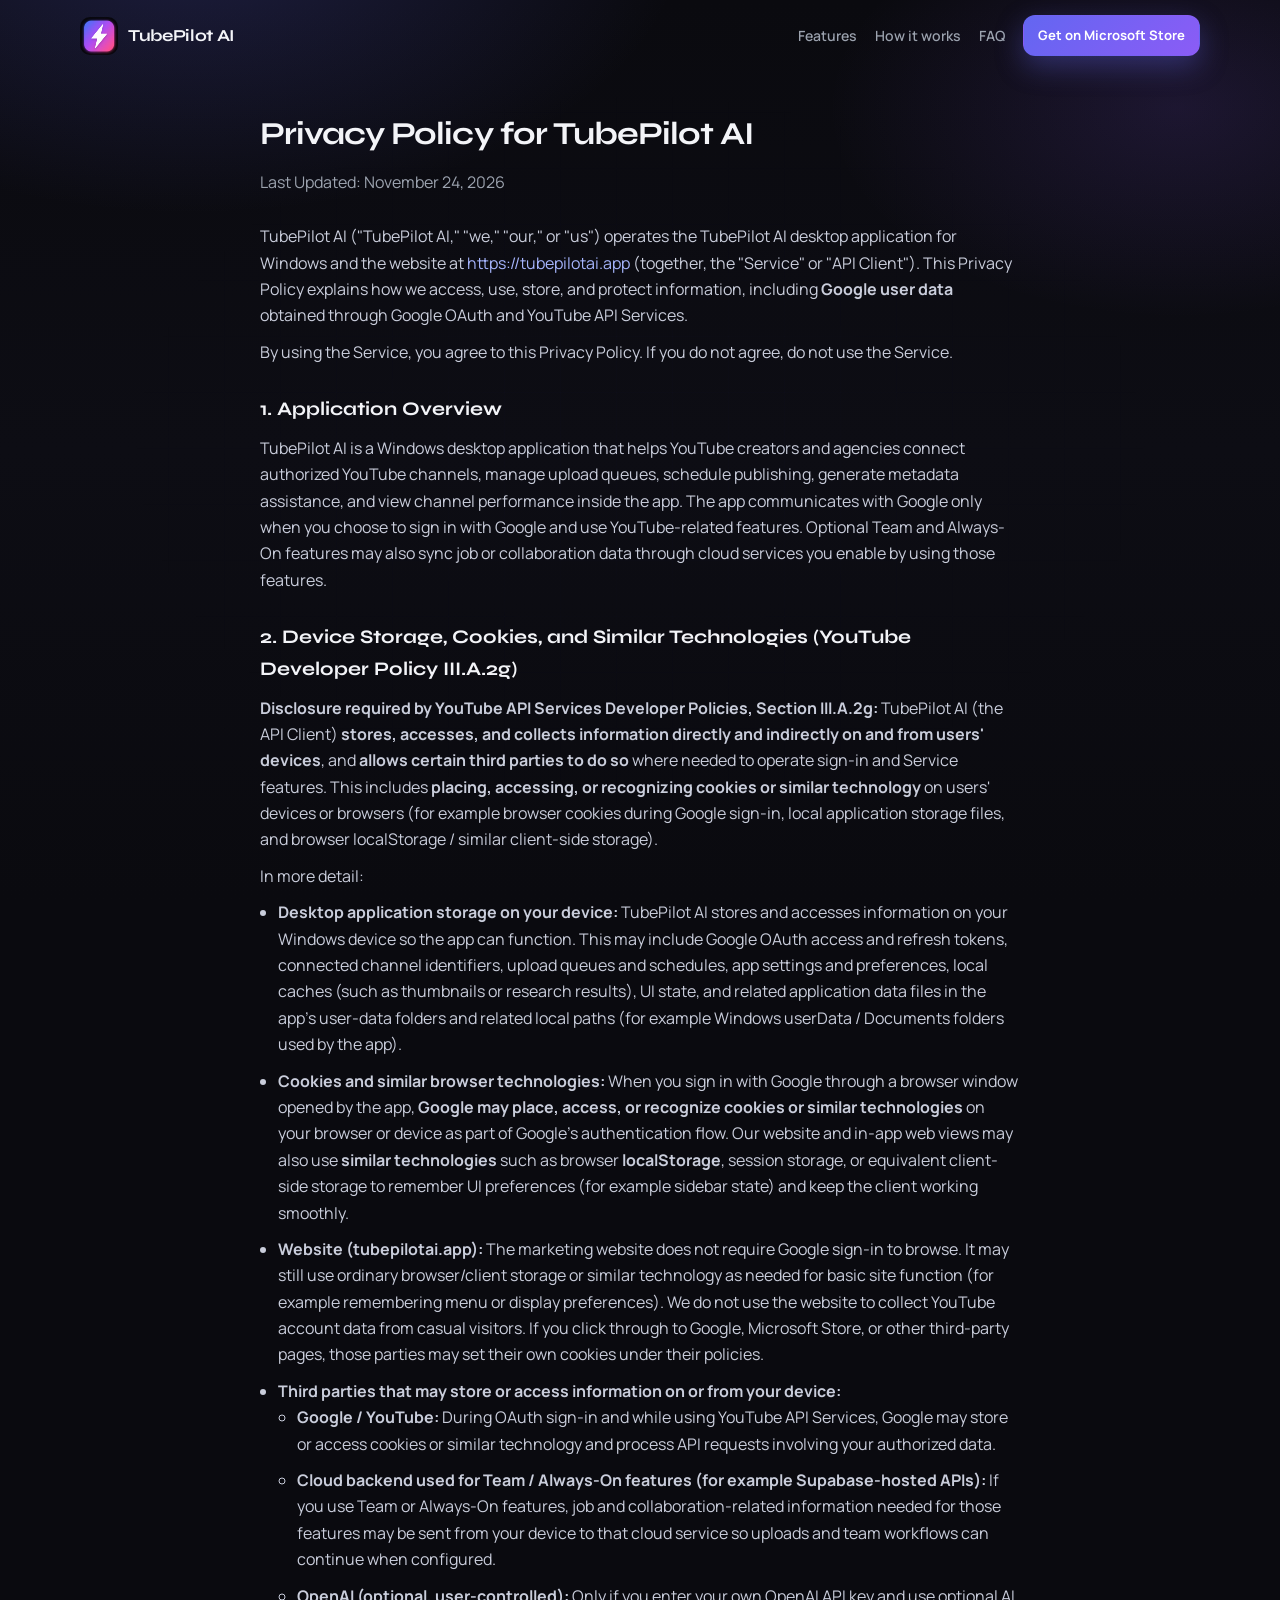
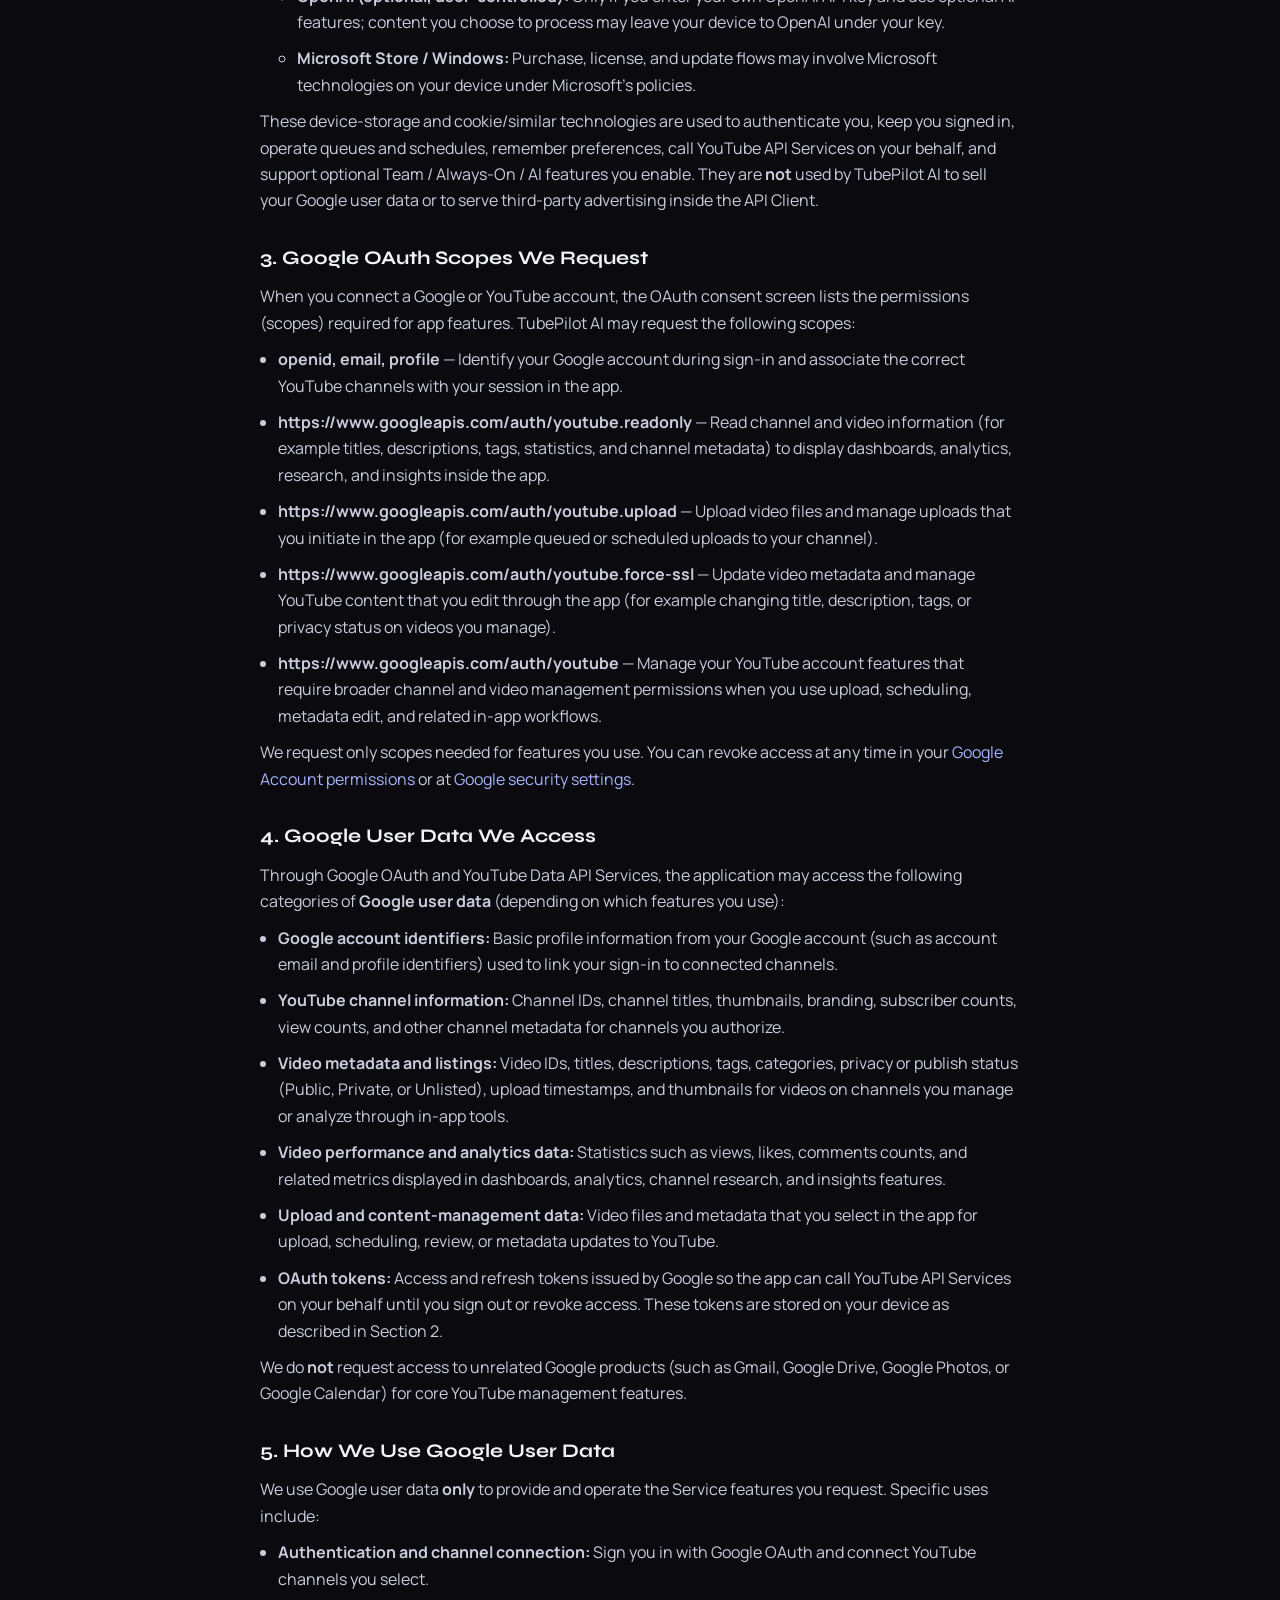
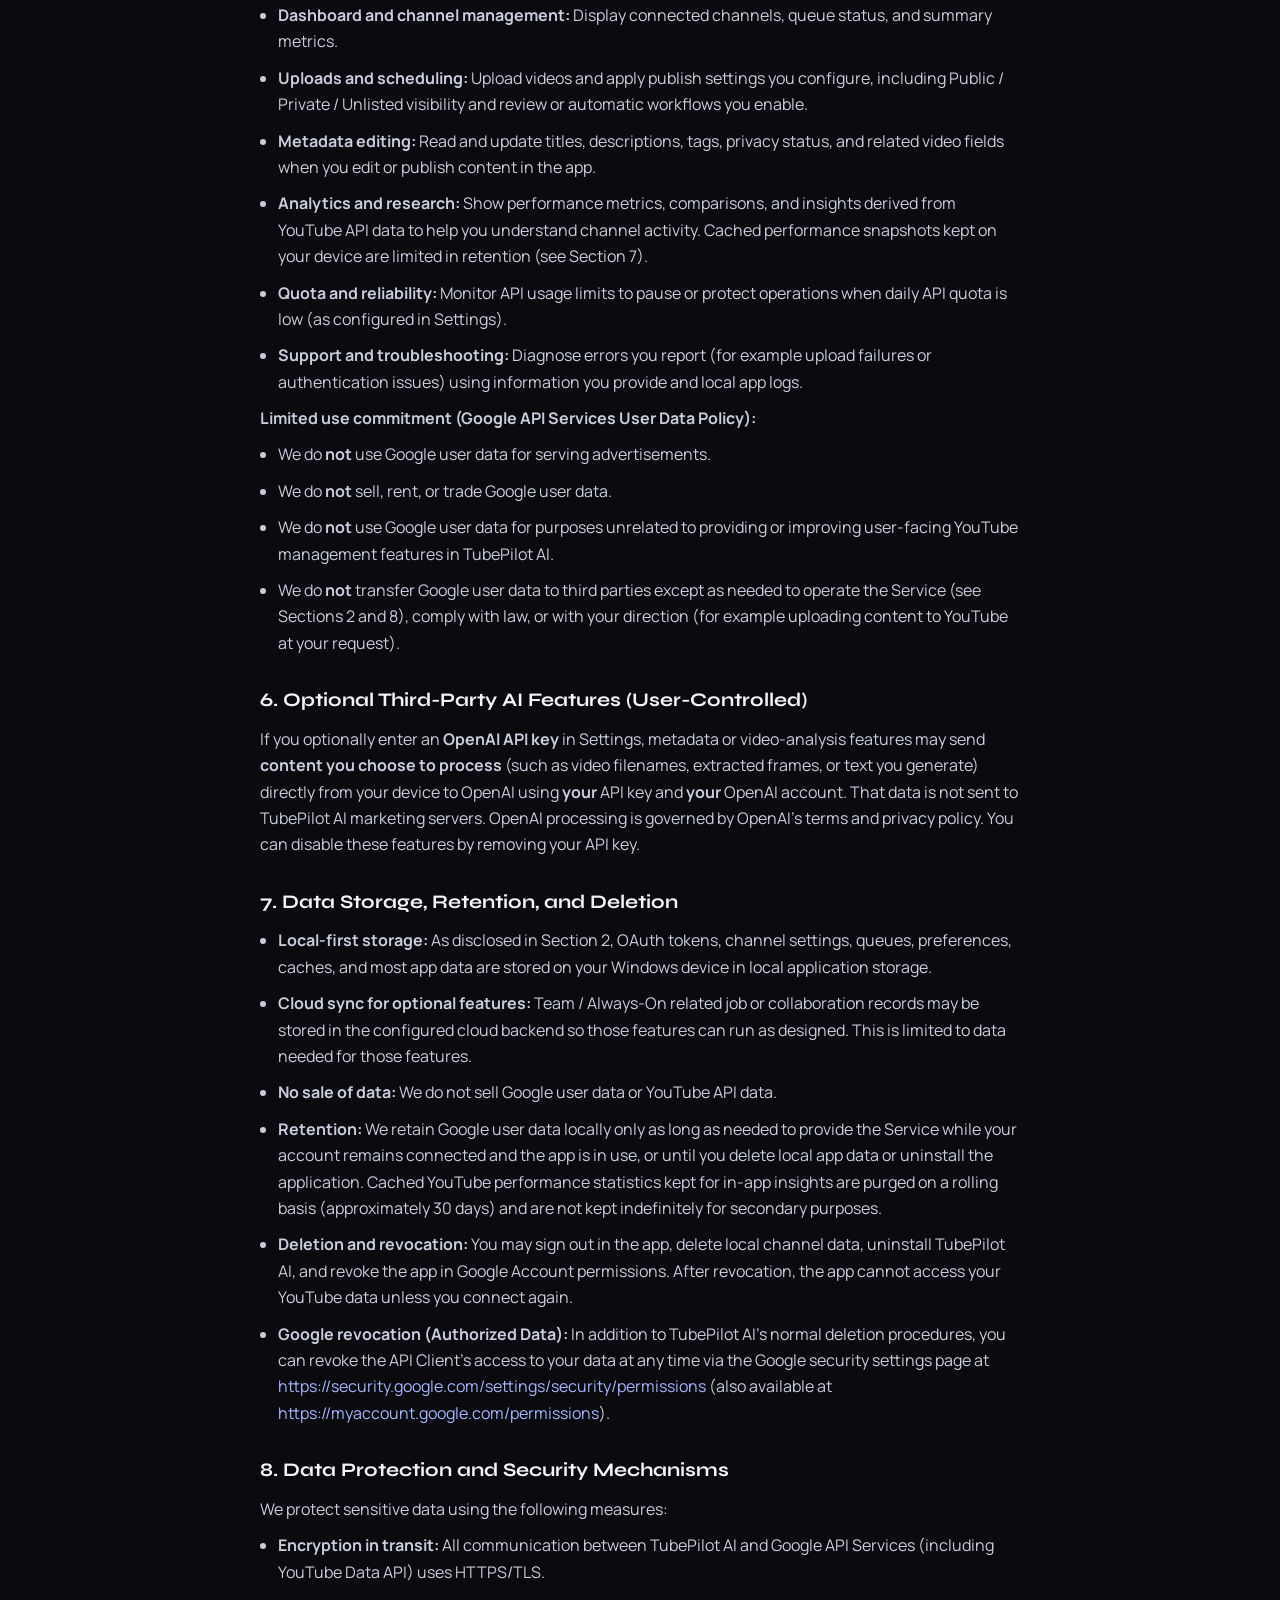
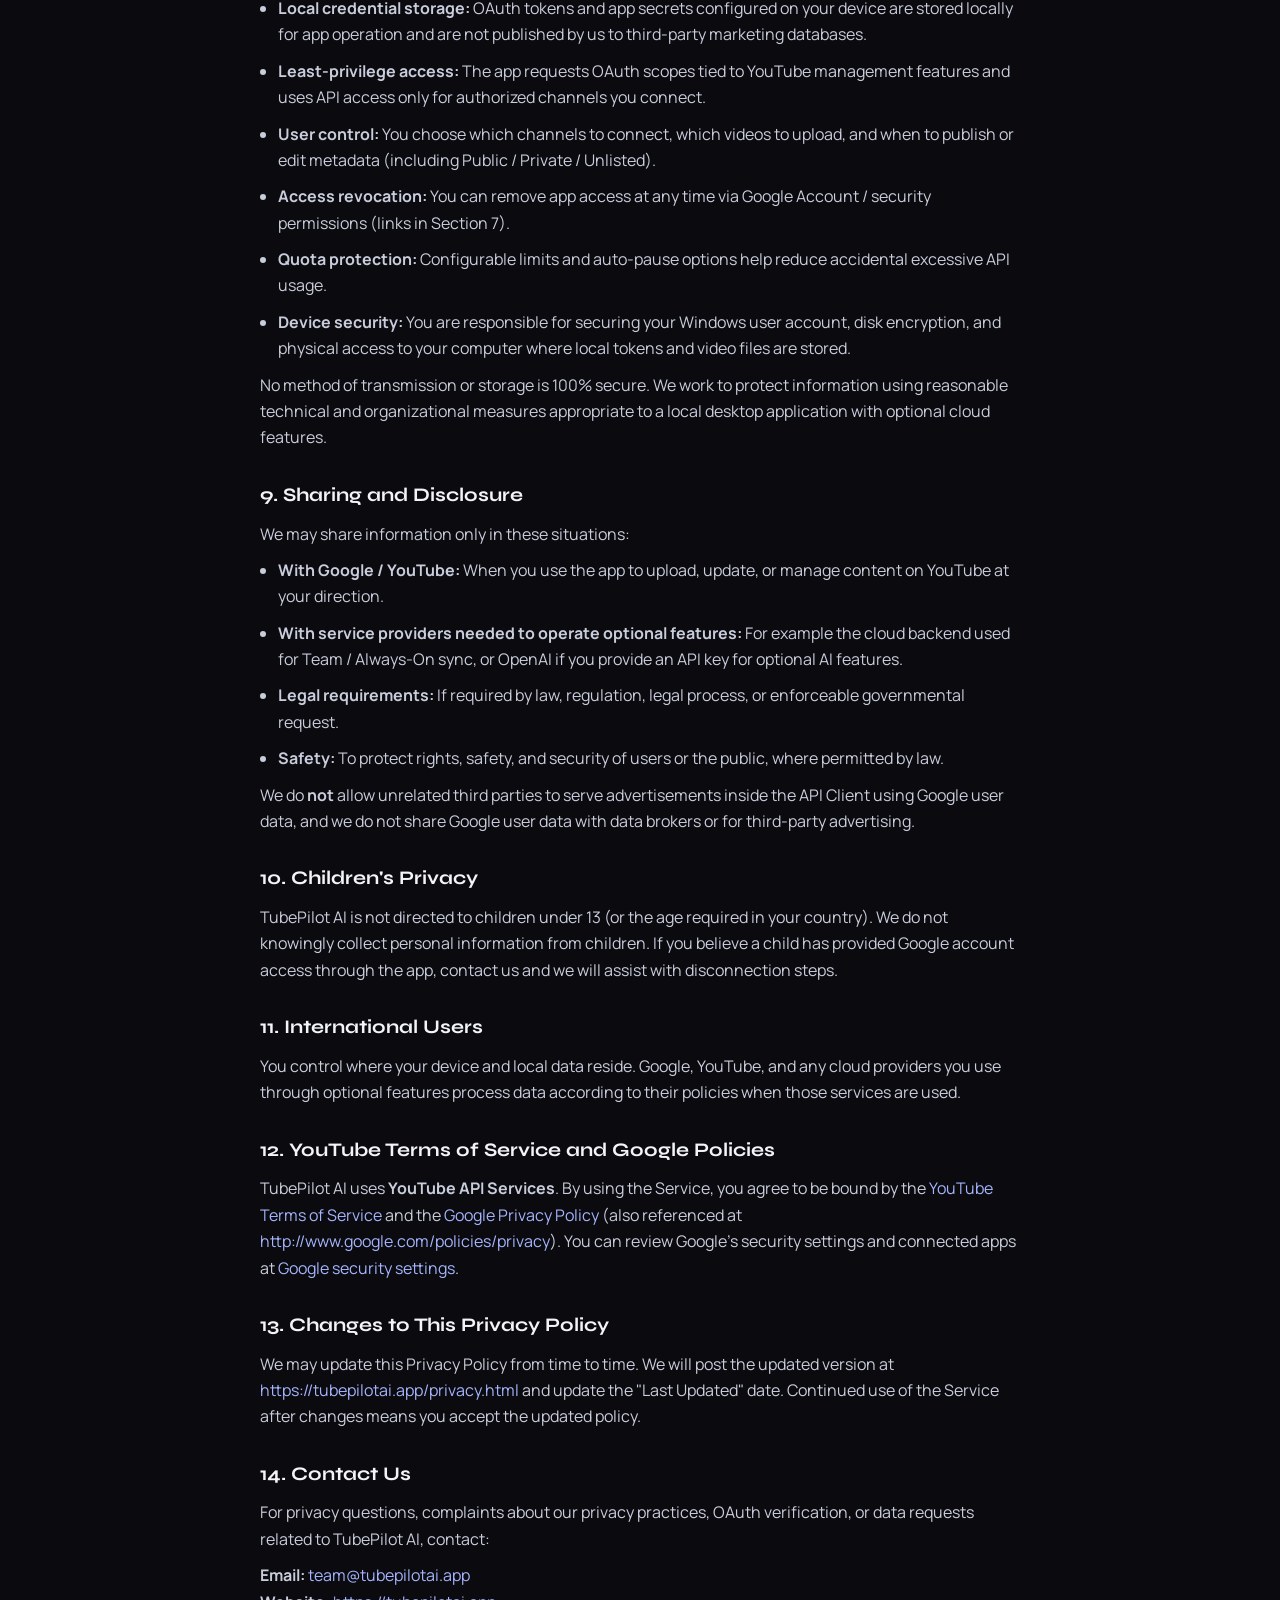
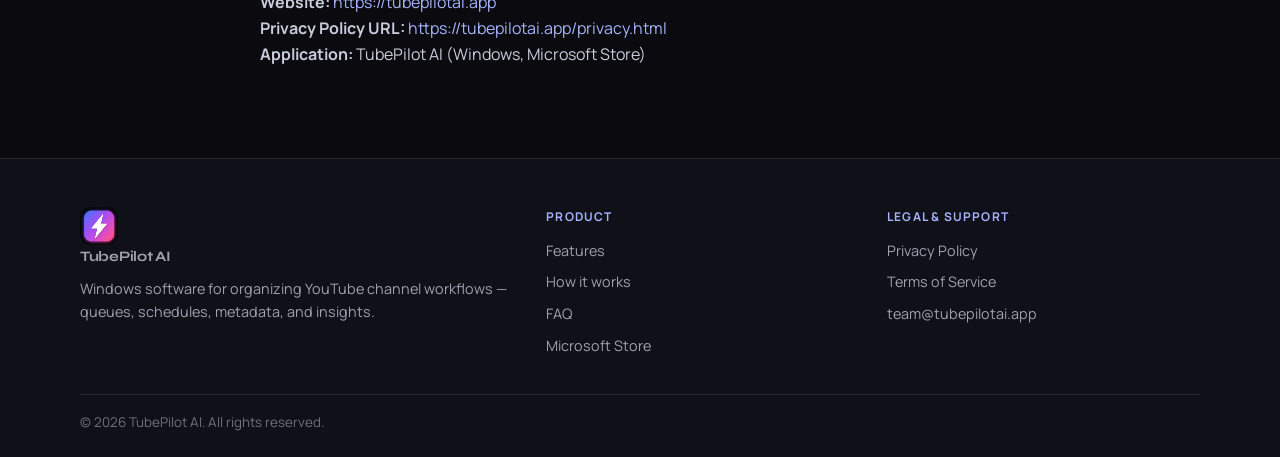
==== commit 409f1f5a: "Add files via upload" ====
--- a/privacy.html
+++ b/privacy.html
@@ -1,220 +1,281 @@
-<!DOCTYPE html>
-<html lang="en">
-<head>
-  <meta charset="UTF-8">
-  <meta name="viewport" content="width=device-width, initial-scale=1.0">
-  <title>Privacy Policy - TubePilot AI</title>
-  <meta name="description" content="Privacy Policy for TubePilot AI including Google user data, YouTube API Services, data use, and data protection.">
-  <link rel="canonical" href="https://tubepilotai.app/privacy.html">
-  <link rel="icon" href="favicon.png" type="image/png">
-  <link rel="apple-touch-icon" href="app-icon.png">
-  <link rel="preconnect" href="https://fonts.googleapis.com">
-  <link rel="preconnect" href="https://fonts.gstatic.com" crossorigin>
-  <link href="https://fonts.googleapis.com/css2?family=Manrope:wght@400;500;600;700;800&family=Syne:wght@600;700;800&display=swap" rel="stylesheet">
-  <link rel="stylesheet" href="site.css">
-</head>
-<body>
-  <div class="bg-mesh" aria-hidden="true"></div>
-  <div class="bg-grid" aria-hidden="true"></div>
-
-  <header class="site-header">
-    <div class="container header-inner">
-      <a class="brand" href="index.html">
-        <img src="app-icon.png" width="38" height="38" alt="">
-        <span>TubePilot AI</span>
-      </a>
-      <button class="menu-btn" type="button" aria-expanded="false" aria-controls="primary-nav" aria-label="Open menu">Menu</button>
-      <nav class="site-nav" id="primary-nav" aria-label="Primary">
-        <a href="index.html#features">Features</a>
-        <a href="index.html#how-it-works">How it works</a>
-        <a href="index.html#faq">FAQ</a>
-        <a class="btn btn-primary btn-sm nav-cta store-cta" href="https://apps.microsoft.com/detail/9MZR3WZD5DH2?hl=en-us&amp;gl=US&amp;ocid=pdpshare" target="_blank" rel="noopener noreferrer">Get on Microsoft Store</a>
-      </nav>
-    </div>
-  </header>
-
-  <main class="legal">
-    <div class="container narrow">
-      <h1>Privacy Policy for TubePilot AI</h1>
-      <p class="meta">Last Updated: October 12, 2026</p>
-      <p>
-        TubePilot AI (&quot;TubePilot AI,&quot; &quot;we,&quot; &quot;our,&quot; or &quot;us&quot;) operates the TubePilot AI desktop application for Windows
-        and the website at <a href="https://tubepilotai.app">https://tubepilotai.app</a> (together, the &quot;Service&quot;).
-        This Privacy Policy explains how we access, use, store, and protect information, including <strong>Google user data</strong>
-        obtained through Google OAuth and YouTube API Services.
-      </p>
-      <p>
-        By using the Service, you agree to this Privacy Policy. If you do not agree, do not use the Service.
-      </p>
-
-      <h2>1. Application Overview</h2>
-      <p>
-        TubePilot AI is a local Windows application that helps YouTube creators and agencies connect authorized YouTube channels,
-        manage upload queues, schedule publishing, generate metadata assistance, and view channel performance inside the app.
-        The app communicates with Google only when you choose to sign in with Google and use YouTube-related features.
-      </p>
-
-      <h2>2. Google OAuth Scopes We Request</h2>
-      <p>
-        When you connect a Google or YouTube account, the OAuth consent screen lists the permissions (scopes) required for app features.
-        TubePilot AI may request the following scopes:
-      </p>
-      <ul>
-        <li><strong>openid, email, profile</strong> - Identify your Google account during sign-in and associate the correct YouTube channels with your session in the app.</li>
-        <li><strong>https://www.googleapis.com/auth/youtube.readonly</strong> - Read channel and video information (for example titles, descriptions, tags, statistics, and channel metadata) to display dashboards, analytics, research, and insights inside the app.</li>
-        <li><strong>https://www.googleapis.com/auth/youtube.upload</strong> - Upload video files and manage uploads that you initiate in the app (for example queued or scheduled uploads to your channel).</li>
-        <li><strong>https://www.googleapis.com/auth/youtube.force-ssl</strong> - Update video metadata and manage YouTube content that you edit through the app (for example changing title, description, or tags on videos you manage).</li>
-        <li><strong>https://www.googleapis.com/auth/youtube</strong> - Manage your YouTube account features that require broader channel and video management permissions when you use upload, scheduling, metadata edit, and related in-app workflows.</li>
-      </ul>
-      <p>
-        We request only scopes needed for features you use. You can revoke access at any time in your
-        <a href="https://myaccount.google.com/permissions" target="_blank" rel="noopener">Google Account permissions</a>.
-      </p>
-
-      <h2>3. Google User Data We Access</h2>
-      <p>
-        Through Google OAuth and YouTube Data API Services, the application may access the following categories of
-        <strong>Google user data</strong> (depending on which features you use):
-      </p>
-      <ul>
-        <li><strong>Google account identifiers:</strong> Basic profile information from your Google account (such as account email and profile identifiers) used to link your sign-in to connected channels.</li>
-        <li><strong>YouTube channel information:</strong> Channel IDs, channel titles, thumbnails, branding, subscriber counts, view counts, and other channel metadata for channels you authorize.</li>
-        <li><strong>Video metadata and listings:</strong> Video IDs, titles, descriptions, tags, categories, privacy or publish status, upload timestamps, and thumbnails for videos on channels you manage or analyze through in-app tools.</li>
-        <li><strong>Video performance and analytics data:</strong> Statistics such as views, likes, comments counts, and related metrics displayed in dashboards, analytics, channel research, and insights features.</li>
-        <li><strong>Upload and content-management data:</strong> Video files and metadata that you select in the app for upload, scheduling, review, or metadata updates to YouTube.</li>
-        <li><strong>OAuth tokens:</strong> Access and refresh tokens issued by Google so the app can call YouTube API Services on your behalf until you sign out or revoke access.</li>
-      </ul>
-      <p>
-        We do <strong>not</strong> request access to unrelated Google products (such as Gmail, Google Drive, Google Photos, or Google Calendar) for core YouTube management features.
-      </p>
-
-      <h2>4. How We Use Google User Data</h2>
-      <p>
-        We use Google user data <strong>only</strong> to provide and operate the Service features you request. Specific uses include:
-      </p>
-      <ul>
-        <li><strong>Authentication and channel connection:</strong> Sign you in with Google OAuth and connect YouTube channels you select.</li>
-        <li><strong>Dashboard and channel management:</strong> Display connected channels, queue status, health indicators, and summary metrics.</li>
-        <li><strong>Uploads and scheduling:</strong> Upload videos and apply publish settings you configure (including review or automatic workflows you enable).</li>
-        <li><strong>Metadata editing:</strong> Read and update titles, descriptions, tags, and related video fields when you edit or publish content in the app.</li>
-        <li><strong>Analytics and research:</strong> Show performance metrics, comparisons, and insights derived from YouTube API data to help you understand channel activity.</li>
-        <li><strong>Quota and reliability:</strong> Monitor API usage limits to pause or protect operations when daily API quota is low (as configured in Settings).</li>
-        <li><strong>Support and troubleshooting:</strong> Diagnose errors you report (for example upload failures or authentication issues) using information you provide and local app logs.</li>
-      </ul>
-      <p><strong>Limited use commitment (Google API Services User Data Policy):</strong></p>
-      <ul>
-        <li>We do <strong>not</strong> use Google user data for serving advertisements.</li>
-        <li>We do <strong>not</strong> sell, rent, or trade Google user data.</li>
-        <li>We do <strong>not</strong> use Google user data for purposes unrelated to providing or improving user-facing YouTube management features in TubePilot AI.</li>
-        <li>We do <strong>not</strong> transfer Google user data to third parties except as needed to operate the Service (see Section 6), comply with law, or with your direction (for example uploading content to YouTube at your request).</li>
-      </ul>
-
-      <h2>5. Optional Third-Party AI Features (User-Controlled)</h2>
-      <p>
-        If you optionally enter an <strong>OpenAI API key</strong> in Settings, metadata or video-analysis features may send
-        <strong>content you choose to process</strong> (such as video filenames, extracted frames, or text you generate) directly from your device
-        to OpenAI using <strong>your</strong> API key and <strong>your</strong> OpenAI account. That data is not sent to TubePilot AI servers.
-        OpenAI processing is governed by OpenAI&apos;s terms and privacy policy. You can disable these features by removing your API key.
-      </p>
-
-      <h2>6. Data Storage, Retention, and Deletion</h2>
-      <ul>
-        <li><strong>Local-first storage:</strong> OAuth tokens, channel settings, queues, preferences, and most app data are stored on your Windows device in local application storage (not on TubePilot AI-owned cloud servers).</li>
-        <li><strong>No sale of data:</strong> We do not sell Google user data or YouTube API data.</li>
-        <li><strong>Retention:</strong> We retain Google user data locally only as long as needed to provide the Service while your account remains connected and the app is in use, or until you delete local app data or uninstall the application.</li>
-        <li><strong>Deletion and revocation:</strong> You may sign out in the app, delete local channel data, uninstall TubePilot AI, and revoke the app in Google Account permissions. After revocation, the app cannot access your YouTube data unless you connect again.</li>
-        <li><strong>Website:</strong> The marketing website (tubepilotai.app) does not require Google sign-in and does not collect YouTube account data from visitors browsing the site.</li>
-      </ul>
-
-      <h2>7. Data Protection and Security Mechanisms</h2>
-      <p>We protect sensitive data using the following measures:</p>
-      <ul>
-        <li><strong>Encryption in transit:</strong> All communication between TubePilot AI and Google API Services (including YouTube Data API) uses HTTPS/TLS.</li>
-        <li><strong>Local credential storage:</strong> OAuth tokens and app secrets configured on your device are stored locally for app operation and are not published by us to third-party marketing databases.</li>
-        <li><strong>Least-privilege access:</strong> The app requests OAuth scopes tied to YouTube management features and uses API access only for authorized channels you connect.</li>
-        <li><strong>User control:</strong> You choose which channels to connect, which videos to upload, and when to publish or edit metadata.</li>
-        <li><strong>Access revocation:</strong> You can remove app access at any time via <a href="https://myaccount.google.com/permissions" target="_blank" rel="noopener">Google Account permissions</a>.</li>
-        <li><strong>Quota protection:</strong> Configurable limits and auto-pause options help reduce accidental excessive API usage.</li>
-        <li><strong>Device security:</strong> You are responsible for securing your Windows user account, disk encryption, and physical access to your computer where local tokens and video files are stored.</li>
-      </ul>
-      <p>
-        No method of transmission or storage is 100% secure. We work to protect information using reasonable technical and organizational measures appropriate to a local desktop application.
-      </p>
-
-      <h2>8. Sharing and Disclosure</h2>
-      <p>We may share information only in these situations:</p>
-      <ul>
-        <li><strong>With Google / YouTube:</strong> When you use the app to upload, update, or manage content on YouTube at your direction.</li>
-        <li><strong>With service providers you configure:</strong> For example OpenAI if you provide an API key for optional AI features.</li>
-        <li><strong>Legal requirements:</strong> If required by law, regulation, legal process, or enforceable governmental request.</li>
-        <li><strong>Safety:</strong> To protect rights, safety, and security of users or the public, where permitted by law.</li>
-      </ul>
-      <p>We do not share Google user data with data brokers or for third-party advertising.</p>
-
-      <h2>9. Children&apos;s Privacy</h2>
-      <p>
-        TubePilot AI is not directed to children under 13 (or the age required in your country). We do not knowingly collect personal information from children.
-        If you believe a child has provided Google account access through the app, contact us and we will assist with disconnection steps.
-      </p>
-
-      <h2>10. International Users</h2>
-      <p>
-        You control where your device and local data reside. Google and YouTube process data according to Google&apos;s policies when you use their services.
-      </p>
-
-      <h2>11. YouTube Terms of Service and Google Policies</h2>
-      <p>
-        TubePilot AI uses YouTube API Services. By using the Service, you agree to be bound by the
-        <a href="https://www.youtube.com/t/terms" target="_blank" rel="noopener">YouTube Terms of Service</a> and the
-        <a href="https://policies.google.com/privacy" target="_blank" rel="noopener">Google Privacy Policy</a>.
-        You can review Google&apos;s security settings and connected apps at
-        <a href="https://myaccount.google.com/permissions" target="_blank" rel="noopener">Google Account permissions</a>.
-      </p>
-
-      <h2>12. Changes to This Privacy Policy</h2>
-      <p>
-        We may update this Privacy Policy from time to time. We will post the updated version at
-        <a href="https://tubepilotai.app/privacy.html">https://tubepilotai.app/privacy.html</a> and update the &quot;Last Updated&quot; date.
-        Continued use of the Service after changes means you accept the updated policy.
-      </p>
-
-      <h2>13. Contact Us</h2>
-      <p>
-        For privacy questions, OAuth verification, or data requests related to TubePilot AI, contact:
-      </p>
-      <p>
-        <strong>Email:</strong> <a class="email-cta" href="mailto:team@tubepilotai.app?subject=TubePilot%20AI%20Support">team@tubepilotai.app</a><br>
-        <strong>Website:</strong> <a href="https://tubepilotai.app">https://tubepilotai.app</a><br>
-        <strong>Application:</strong> TubePilot AI (Windows, Microsoft Store)
-      </p>
-    </div>
-  </main>
-
-  <footer class="site-footer">
-    <div class="container">
-      <div class="footer-grid">
-        <div>
-          <a class="brand" href="index.html"><img src="app-icon.png" width="36" height="36" alt=""> TubePilot AI</a>
-          <p class="footer-blurb">Windows software for organizing YouTube channel workflows — queues, schedules, metadata, and insights.</p>
-        </div>
-        <div>
-          <h4>Product</h4>
-          <a href="index.html#features">Features</a>
-          <a href="index.html#how-it-works">How it works</a>
-          <a href="index.html#faq">FAQ</a>
-          <a class="store-cta" href="https://apps.microsoft.com/detail/9MZR3WZD5DH2?hl=en-us&amp;gl=US&amp;ocid=pdpshare" target="_blank" rel="noopener noreferrer">Microsoft Store</a>
-        </div>
-        <div>
-          <h4>Legal &amp; support</h4>
-          <a href="privacy.html">Privacy Policy</a>
-          <a href="terms.html">Terms of Service</a>
-          <a class="email-cta" href="mailto:team@tubepilotai.app?subject=TubePilot%20AI%20Support">team@tubepilotai.app</a>
-        </div>
-      </div>
-      <div class="footer-bottom">&copy; 2026 TubePilot AI. All rights reserved.</div>
-    </div>
-  </footer>
-
-  <script src="main.js"></script>
-</body>
-</html>
+<!DOCTYPE html>
+<html lang="en">
+<head>
+  <meta charset="UTF-8">
+  <meta name="viewport" content="width=device-width, initial-scale=1.0">
+  <title>Privacy Policy - TubePilot AI</title>
+  <meta name="description" content="Privacy Policy for TubePilot AI: Google user data, YouTube API Services, device storage, cookies and similar technologies, and data protection.">
+  <link rel="canonical" href="https://tubepilotai.app/privacy.html">
+  <link rel="icon" href="favicon.png" type="image/png">
+  <link rel="apple-touch-icon" href="app-icon.png">
+  <link rel="preconnect" href="https://fonts.googleapis.com">
+  <link rel="preconnect" href="https://fonts.gstatic.com" crossorigin>
+  <link href="https://fonts.googleapis.com/css2?family=Manrope:wght@400;500;600;700;800&family=Syne:wght@600;700;800&display=swap" rel="stylesheet">
+  <link rel="stylesheet" href="site.css">
+</head>
+<body>
+  <div class="bg-mesh" aria-hidden="true"></div>
+  <div class="bg-grid" aria-hidden="true"></div>
+
+  <header class="site-header">
+    <div class="container header-inner">
+      <a class="brand" href="index.html">
+        <img src="app-icon.png" width="38" height="38" alt="">
+        <span>TubePilot AI</span>
+      </a>
+      <button class="menu-btn" type="button" aria-expanded="false" aria-controls="primary-nav" aria-label="Open menu">Menu</button>
+      <nav class="site-nav" id="primary-nav" aria-label="Primary">
+        <a href="index.html#features">Features</a>
+        <a href="index.html#how-it-works">How it works</a>
+        <a href="index.html#faq">FAQ</a>
+        <a class="btn btn-primary btn-sm nav-cta store-cta" href="https://apps.microsoft.com/detail/9MZR3WZD5DH2?hl=en-us&amp;gl=US&amp;ocid=pdpshare" target="_blank" rel="noopener noreferrer">Get on Microsoft Store</a>
+      </nav>
+    </div>
+  </header>
+
+  <main class="legal">
+    <div class="container narrow">
+      <h1>Privacy Policy for TubePilot AI</h1>
+      <p class="meta">Last Updated: November 24, 2026</p>
+      <p>
+        TubePilot AI (&quot;TubePilot AI,&quot; &quot;we,&quot; &quot;our,&quot; or &quot;us&quot;) operates the TubePilot AI desktop application for Windows
+        and the website at <a href="https://tubepilotai.app">https://tubepilotai.app</a> (together, the &quot;Service&quot; or &quot;API Client&quot;).
+        This Privacy Policy explains how we access, use, store, and protect information, including <strong>Google user data</strong>
+        obtained through Google OAuth and YouTube API Services.
+      </p>
+      <p>
+        By using the Service, you agree to this Privacy Policy. If you do not agree, do not use the Service.
+      </p>
+
+      <h2>1. Application Overview</h2>
+      <p>
+        TubePilot AI is a Windows desktop application that helps YouTube creators and agencies connect authorized YouTube channels,
+        manage upload queues, schedule publishing, generate metadata assistance, and view channel performance inside the app.
+        The app communicates with Google only when you choose to sign in with Google and use YouTube-related features.
+        Optional Team and Always-On features may also sync job or collaboration data through cloud services you enable by using those features.
+      </p>
+
+      <h2>2. Device Storage, Cookies, and Similar Technologies (YouTube Developer Policy III.A.2g)</h2>
+      <p>
+        <strong>Disclosure required by YouTube API Services Developer Policies, Section III.A.2g:</strong>
+        TubePilot AI (the API Client) <strong>stores, accesses, and collects information directly and indirectly on and from users&apos; devices</strong>,
+        and <strong>allows certain third parties to do so</strong> where needed to operate sign-in and Service features.
+        This includes <strong>placing, accessing, or recognizing cookies or similar technology</strong> on users&apos; devices or browsers
+        (for example browser cookies during Google sign-in, local application storage files, and browser localStorage / similar client-side storage).
+      </p>
+      <p>In more detail:</p>
+      <ul>
+        <li>
+          <strong>Desktop application storage on your device:</strong>
+          TubePilot AI stores and accesses information on your Windows device so the app can function. This may include
+          Google OAuth access and refresh tokens, connected channel identifiers, upload queues and schedules, app settings and preferences,
+          local caches (such as thumbnails or research results), UI state, and related application data files in the app&apos;s user-data folders
+          and related local paths (for example Windows userData / Documents folders used by the app).
+        </li>
+        <li>
+          <strong>Cookies and similar browser technologies:</strong>
+          When you sign in with Google through a browser window opened by the app, <strong>Google may place, access, or recognize cookies or similar technologies</strong>
+          on your browser or device as part of Google&apos;s authentication flow. Our website and in-app web views may also use
+          <strong>similar technologies</strong> such as browser <strong>localStorage</strong>, session storage, or equivalent client-side storage
+          to remember UI preferences (for example sidebar state) and keep the client working smoothly.
+        </li>
+        <li>
+          <strong>Website (tubepilotai.app):</strong>
+          The marketing website does not require Google sign-in to browse. It may still use ordinary browser/client storage or similar technology
+          as needed for basic site function (for example remembering menu or display preferences). We do not use the website to collect YouTube account data
+          from casual visitors. If you click through to Google, Microsoft Store, or other third-party pages, those parties may set their own cookies under their policies.
+        </li>
+        <li>
+          <strong>Third parties that may store or access information on or from your device:</strong>
+          <ul>
+            <li><strong>Google / YouTube:</strong> During OAuth sign-in and while using YouTube API Services, Google may store or access cookies or similar technology and process API requests involving your authorized data.</li>
+            <li><strong>Cloud backend used for Team / Always-On features (for example Supabase-hosted APIs):</strong> If you use Team or Always-On features, job and collaboration-related information needed for those features may be sent from your device to that cloud service so uploads and team workflows can continue when configured.</li>
+            <li><strong>OpenAI (optional, user-controlled):</strong> Only if you enter your own OpenAI API key and use optional AI features; content you choose to process may leave your device to OpenAI under your key.</li>
+            <li><strong>Microsoft Store / Windows:</strong> Purchase, license, and update flows may involve Microsoft technologies on your device under Microsoft&apos;s policies.</li>
+          </ul>
+        </li>
+      </ul>
+      <p>
+        These device-storage and cookie/similar technologies are used to authenticate you, keep you signed in, operate queues and schedules,
+        remember preferences, call YouTube API Services on your behalf, and support optional Team / Always-On / AI features you enable.
+        They are <strong>not</strong> used by TubePilot AI to sell your Google user data or to serve third-party advertising inside the API Client.
+      </p>
+
+      <h2>3. Google OAuth Scopes We Request</h2>
+      <p>
+        When you connect a Google or YouTube account, the OAuth consent screen lists the permissions (scopes) required for app features.
+        TubePilot AI may request the following scopes:
+      </p>
+      <ul>
+        <li><strong>openid, email, profile</strong> — Identify your Google account during sign-in and associate the correct YouTube channels with your session in the app.</li>
+        <li><strong>https://www.googleapis.com/auth/youtube.readonly</strong> — Read channel and video information (for example titles, descriptions, tags, statistics, and channel metadata) to display dashboards, analytics, research, and insights inside the app.</li>
+        <li><strong>https://www.googleapis.com/auth/youtube.upload</strong> — Upload video files and manage uploads that you initiate in the app (for example queued or scheduled uploads to your channel).</li>
+        <li><strong>https://www.googleapis.com/auth/youtube.force-ssl</strong> — Update video metadata and manage YouTube content that you edit through the app (for example changing title, description, tags, or privacy status on videos you manage).</li>
+        <li><strong>https://www.googleapis.com/auth/youtube</strong> — Manage your YouTube account features that require broader channel and video management permissions when you use upload, scheduling, metadata edit, and related in-app workflows.</li>
+      </ul>
+      <p>
+        We request only scopes needed for features you use. You can revoke access at any time in your
+        <a href="https://myaccount.google.com/permissions" target="_blank" rel="noopener">Google Account permissions</a>
+        or at
+        <a href="https://security.google.com/settings/security/permissions" target="_blank" rel="noopener">Google security settings</a>.
+      </p>
+
+      <h2>4. Google User Data We Access</h2>
+      <p>
+        Through Google OAuth and YouTube Data API Services, the application may access the following categories of
+        <strong>Google user data</strong> (depending on which features you use):
+      </p>
+      <ul>
+        <li><strong>Google account identifiers:</strong> Basic profile information from your Google account (such as account email and profile identifiers) used to link your sign-in to connected channels.</li>
+        <li><strong>YouTube channel information:</strong> Channel IDs, channel titles, thumbnails, branding, subscriber counts, view counts, and other channel metadata for channels you authorize.</li>
+        <li><strong>Video metadata and listings:</strong> Video IDs, titles, descriptions, tags, categories, privacy or publish status (Public, Private, or Unlisted), upload timestamps, and thumbnails for videos on channels you manage or analyze through in-app tools.</li>
+        <li><strong>Video performance and analytics data:</strong> Statistics such as views, likes, comments counts, and related metrics displayed in dashboards, analytics, channel research, and insights features.</li>
+        <li><strong>Upload and content-management data:</strong> Video files and metadata that you select in the app for upload, scheduling, review, or metadata updates to YouTube.</li>
+        <li><strong>OAuth tokens:</strong> Access and refresh tokens issued by Google so the app can call YouTube API Services on your behalf until you sign out or revoke access. These tokens are stored on your device as described in Section 2.</li>
+      </ul>
+      <p>
+        We do <strong>not</strong> request access to unrelated Google products (such as Gmail, Google Drive, Google Photos, or Google Calendar) for core YouTube management features.
+      </p>
+
+      <h2>5. How We Use Google User Data</h2>
+      <p>
+        We use Google user data <strong>only</strong> to provide and operate the Service features you request. Specific uses include:
+      </p>
+      <ul>
+        <li><strong>Authentication and channel connection:</strong> Sign you in with Google OAuth and connect YouTube channels you select.</li>
+        <li><strong>Dashboard and channel management:</strong> Display connected channels, queue status, and summary metrics.</li>
+        <li><strong>Uploads and scheduling:</strong> Upload videos and apply publish settings you configure, including Public / Private / Unlisted visibility and review or automatic workflows you enable.</li>
+        <li><strong>Metadata editing:</strong> Read and update titles, descriptions, tags, privacy status, and related video fields when you edit or publish content in the app.</li>
+        <li><strong>Analytics and research:</strong> Show performance metrics, comparisons, and insights derived from YouTube API data to help you understand channel activity. Cached performance snapshots kept on your device are limited in retention (see Section 7).</li>
+        <li><strong>Quota and reliability:</strong> Monitor API usage limits to pause or protect operations when daily API quota is low (as configured in Settings).</li>
+        <li><strong>Support and troubleshooting:</strong> Diagnose errors you report (for example upload failures or authentication issues) using information you provide and local app logs.</li>
+      </ul>
+      <p><strong>Limited use commitment (Google API Services User Data Policy):</strong></p>
+      <ul>
+        <li>We do <strong>not</strong> use Google user data for serving advertisements.</li>
+        <li>We do <strong>not</strong> sell, rent, or trade Google user data.</li>
+        <li>We do <strong>not</strong> use Google user data for purposes unrelated to providing or improving user-facing YouTube management features in TubePilot AI.</li>
+        <li>We do <strong>not</strong> transfer Google user data to third parties except as needed to operate the Service (see Sections 2 and 8), comply with law, or with your direction (for example uploading content to YouTube at your request).</li>
+      </ul>
+
+      <h2>6. Optional Third-Party AI Features (User-Controlled)</h2>
+      <p>
+        If you optionally enter an <strong>OpenAI API key</strong> in Settings, metadata or video-analysis features may send
+        <strong>content you choose to process</strong> (such as video filenames, extracted frames, or text you generate) directly from your device
+        to OpenAI using <strong>your</strong> API key and <strong>your</strong> OpenAI account. That data is not sent to TubePilot AI marketing servers.
+        OpenAI processing is governed by OpenAI&apos;s terms and privacy policy. You can disable these features by removing your API key.
+      </p>
+
+      <h2>7. Data Storage, Retention, and Deletion</h2>
+      <ul>
+        <li><strong>Local-first storage:</strong> As disclosed in Section 2, OAuth tokens, channel settings, queues, preferences, caches, and most app data are stored on your Windows device in local application storage.</li>
+        <li><strong>Cloud sync for optional features:</strong> Team / Always-On related job or collaboration records may be stored in the configured cloud backend so those features can run as designed. This is limited to data needed for those features.</li>
+        <li><strong>No sale of data:</strong> We do not sell Google user data or YouTube API data.</li>
+        <li><strong>Retention:</strong> We retain Google user data locally only as long as needed to provide the Service while your account remains connected and the app is in use, or until you delete local app data or uninstall the application. Cached YouTube performance statistics kept for in-app insights are purged on a rolling basis (approximately 30 days) and are not kept indefinitely for secondary purposes.</li>
+        <li><strong>Deletion and revocation:</strong> You may sign out in the app, delete local channel data, uninstall TubePilot AI, and revoke the app in Google Account permissions. After revocation, the app cannot access your YouTube data unless you connect again.</li>
+        <li>
+          <strong>Google revocation (Authorized Data):</strong>
+          In addition to TubePilot AI&apos;s normal deletion procedures, you can revoke the API Client&apos;s access to your data at any time via the Google security settings page at
+          <a href="https://security.google.com/settings/security/permissions" target="_blank" rel="noopener">https://security.google.com/settings/security/permissions</a>
+          (also available at
+          <a href="https://myaccount.google.com/permissions" target="_blank" rel="noopener">https://myaccount.google.com/permissions</a>).
+        </li>
+      </ul>
+
+      <h2>8. Data Protection and Security Mechanisms</h2>
+      <p>We protect sensitive data using the following measures:</p>
+      <ul>
+        <li><strong>Encryption in transit:</strong> All communication between TubePilot AI and Google API Services (including YouTube Data API) uses HTTPS/TLS.</li>
+        <li><strong>Local credential storage:</strong> OAuth tokens and app secrets configured on your device are stored locally for app operation and are not published by us to third-party marketing databases.</li>
+        <li><strong>Least-privilege access:</strong> The app requests OAuth scopes tied to YouTube management features and uses API access only for authorized channels you connect.</li>
+        <li><strong>User control:</strong> You choose which channels to connect, which videos to upload, and when to publish or edit metadata (including Public / Private / Unlisted).</li>
+        <li><strong>Access revocation:</strong> You can remove app access at any time via Google Account / security permissions (links in Section 7).</li>
+        <li><strong>Quota protection:</strong> Configurable limits and auto-pause options help reduce accidental excessive API usage.</li>
+        <li><strong>Device security:</strong> You are responsible for securing your Windows user account, disk encryption, and physical access to your computer where local tokens and video files are stored.</li>
+      </ul>
+      <p>
+        No method of transmission or storage is 100% secure. We work to protect information using reasonable technical and organizational measures appropriate to a local desktop application with optional cloud features.
+      </p>
+
+      <h2>9. Sharing and Disclosure</h2>
+      <p>We may share information only in these situations:</p>
+      <ul>
+        <li><strong>With Google / YouTube:</strong> When you use the app to upload, update, or manage content on YouTube at your direction.</li>
+        <li><strong>With service providers needed to operate optional features:</strong> For example the cloud backend used for Team / Always-On sync, or OpenAI if you provide an API key for optional AI features.</li>
+        <li><strong>Legal requirements:</strong> If required by law, regulation, legal process, or enforceable governmental request.</li>
+        <li><strong>Safety:</strong> To protect rights, safety, and security of users or the public, where permitted by law.</li>
+      </ul>
+      <p>
+        We do <strong>not</strong> allow unrelated third parties to serve advertisements inside the API Client using Google user data,
+        and we do not share Google user data with data brokers or for third-party advertising.
+      </p>
+
+      <h2>10. Children&apos;s Privacy</h2>
+      <p>
+        TubePilot AI is not directed to children under 13 (or the age required in your country). We do not knowingly collect personal information from children.
+        If you believe a child has provided Google account access through the app, contact us and we will assist with disconnection steps.
+      </p>
+
+      <h2>11. International Users</h2>
+      <p>
+        You control where your device and local data reside. Google, YouTube, and any cloud providers you use through optional features process data according to their policies when those services are used.
+      </p>
+
+      <h2>12. YouTube Terms of Service and Google Policies</h2>
+      <p>
+        TubePilot AI uses <strong>YouTube API Services</strong>. By using the Service, you agree to be bound by the
+        <a href="https://www.youtube.com/t/terms" target="_blank" rel="noopener">YouTube Terms of Service</a> and the
+        <a href="https://policies.google.com/privacy" target="_blank" rel="noopener">Google Privacy Policy</a>
+        (also referenced at <a href="http://www.google.com/policies/privacy" target="_blank" rel="noopener">http://www.google.com/policies/privacy</a>).
+        You can review Google&apos;s security settings and connected apps at
+        <a href="https://security.google.com/settings/security/permissions" target="_blank" rel="noopener">Google security settings</a>.
+      </p>
+
+      <h2>13. Changes to This Privacy Policy</h2>
+      <p>
+        We may update this Privacy Policy from time to time. We will post the updated version at
+        <a href="https://tubepilotai.app/privacy.html">https://tubepilotai.app/privacy.html</a> and update the &quot;Last Updated&quot; date.
+        Continued use of the Service after changes means you accept the updated policy.
+      </p>
+
+      <h2>14. Contact Us</h2>
+      <p>
+        For privacy questions, complaints about our privacy practices, OAuth verification, or data requests related to TubePilot AI, contact:
+      </p>
+      <p>
+        <strong>Email:</strong> <a class="email-cta" href="mailto:team@tubepilotai.app?subject=TubePilot%20AI%20Privacy">team@tubepilotai.app</a><br>
+        <strong>Website:</strong> <a href="https://tubepilotai.app">https://tubepilotai.app</a><br>
+        <strong>Privacy Policy URL:</strong> <a href="https://tubepilotai.app/privacy.html">https://tubepilotai.app/privacy.html</a><br>
+        <strong>Application:</strong> TubePilot AI (Windows, Microsoft Store)
+      </p>
+    </div>
+  </main>
+
+  <footer class="site-footer">
+    <div class="container">
+      <div class="footer-grid">
+        <div>
+          <a class="brand" href="index.html"><img src="app-icon.png" width="36" height="36" alt=""> TubePilot AI</a>
+          <p class="footer-blurb">Windows software for organizing YouTube channel workflows — queues, schedules, metadata, and insights.</p>
+        </div>
+        <div>
+          <h4>Product</h4>
+          <a href="index.html#features">Features</a>
+          <a href="index.html#how-it-works">How it works</a>
+          <a href="index.html#faq">FAQ</a>
+          <a class="store-cta" href="https://apps.microsoft.com/detail/9MZR3WZD5DH2?hl=en-us&amp;gl=US&amp;ocid=pdpshare" target="_blank" rel="noopener noreferrer">Microsoft Store</a>
+        </div>
+        <div>
+          <h4>Legal &amp; support</h4>
+          <a href="privacy.html">Privacy Policy</a>
+          <a href="terms.html">Terms of Service</a>
+          <a class="email-cta" href="mailto:team@tubepilotai.app?subject=TubePilot%20AI%20Support">team@tubepilotai.app</a>
+        </div>
+      </div>
+      <div class="footer-bottom">&copy; 2026 TubePilot AI. All rights reserved.</div>
+    </div>
+  </footer>
+
+  <script src="main.js"></script>
+</body>
+</html>
--- a/site.css
+++ b/site.css
@@ -1,13 +1,14 @@
 :root {
-  --bg: #07110e;
-  --bg-2: #0c1a15;
-  --bg-3: #10241c;
-  --ink: #e8f5ef;
-  --muted: #8eaa9c;
-  --line: rgba(180, 230, 200, 0.12);
-  --jade: #2dd4a8;
-  --jade-deep: #0f9f7a;
-  --sand: #d6c4a8;
+  --bg: #0a0a0f;
+  --bg-2: #101018;
+  --bg-3: #161622;
+  --ink: #f3f4f8;
+  --muted: #9ca3af;
+  --line: rgba(255, 255, 255, 0.09);
+  --accent: #6366f1;
+  --accent-2: #8b5cf6;
+  --accent-soft: rgba(99, 102, 241, 0.18);
+  --ok: #34d399;
   --header-h: 72px;
   --max: 1120px;
   --ease: cubic-bezier(0.22, 1, 0.36, 1);
@@ -24,37 +25,35 @@
   overflow-x: hidden;
 }
 img { max-width: 100%; height: auto; display: block; }
-a { color: var(--jade); text-decoration: none; }
-a:hover { color: #7eecd0; }
+a { color: #a5b4fc; text-decoration: none; }
+a:hover { color: #c7d2fe; }
 button { font: inherit; }
 
 .container { width: min(var(--max), calc(100% - 40px)); margin-inline: auto; }
 
-/* Atmosphere */
 .bg-mesh {
   position: fixed;
   inset: 0;
   z-index: -1;
   pointer-events: none;
   background:
-    radial-gradient(900px 500px at 12% -10%, rgba(45, 212, 168, 0.16), transparent 55%),
-    radial-gradient(700px 420px at 90% 8%, rgba(214, 196, 168, 0.08), transparent 50%),
-    linear-gradient(180deg, #07110e 0%, #0a1612 45%, #07110e 100%);
+    radial-gradient(900px 520px at 15% -8%, rgba(99, 102, 241, 0.22), transparent 55%),
+    radial-gradient(700px 420px at 92% 12%, rgba(139, 92, 246, 0.14), transparent 50%),
+    linear-gradient(180deg, #0a0a0f 0%, #0d0d14 50%, #0a0a0f 100%);
 }
 .bg-grid {
   position: fixed;
   inset: 0;
   z-index: -1;
   pointer-events: none;
-  opacity: 0.22;
+  opacity: 0.18;
   background-image:
-    linear-gradient(rgba(45, 212, 168, 0.06) 1px, transparent 1px),
-    linear-gradient(90deg, rgba(45, 212, 168, 0.06) 1px, transparent 1px);
+    linear-gradient(rgba(99, 102, 241, 0.07) 1px, transparent 1px),
+    linear-gradient(90deg, rgba(99, 102, 241, 0.07) 1px, transparent 1px);
   background-size: 56px 56px;
-  mask-image: radial-gradient(ellipse at center, black 20%, transparent 75%);
-}
-
-/* Header */
+  mask-image: radial-gradient(ellipse at center, black 18%, transparent 72%);
+}
+
 .site-header {
   position: fixed;
   inset: 0 0 auto;
@@ -65,7 +64,7 @@
 }
 .site-header.is-scrolled {
   height: 62px;
-  background: rgba(7, 17, 14, 0.88);
+  background: rgba(10, 10, 15, 0.9);
   backdrop-filter: blur(16px);
   border-color: var(--line);
 }
@@ -89,10 +88,10 @@
 .brand img { width: 38px; height: 38px; border-radius: 10px; }
 .brand:hover { color: var(--ink); }
 
-.site-nav { display: flex; align-items: center; gap: 20px; }
+.site-nav { display: flex; align-items: center; gap: 18px; }
 .site-nav a:not(.btn) {
   color: var(--muted);
-  font-size: 0.9rem;
+  font-size: 0.88rem;
   font-weight: 560;
 }
 .site-nav a:not(.btn):hover { color: var(--ink); }
@@ -116,99 +115,117 @@
   font-weight: 700;
   font-size: 0.92rem;
   border: 1px solid transparent;
-  transition: transform 0.2s var(--ease), background 0.2s, border-color 0.2s;
+  transition: transform 0.2s var(--ease), background 0.2s, border-color 0.2s, box-shadow 0.2s;
 }
 .btn:hover { transform: translateY(-1px); }
 .btn-primary {
-  background: linear-gradient(135deg, var(--jade), var(--jade-deep));
-  color: #04140f;
-}
-.btn-primary:hover { color: #04140f; }
+  background: linear-gradient(135deg, var(--accent), var(--accent-2));
+  color: #fff;
+  box-shadow: 0 10px 28px rgba(99, 102, 241, 0.35);
+}
+.btn-primary:hover { color: #fff; }
 .btn-ghost {
-  background: rgba(232, 245, 239, 0.04);
+  background: rgba(255, 255, 255, 0.04);
   border-color: var(--line);
   color: var(--ink);
 }
-.btn-ghost:hover { background: rgba(232, 245, 239, 0.08); color: var(--ink); }
+.btn-ghost:hover { background: rgba(255, 255, 255, 0.08); color: var(--ink); }
 .btn-sm { padding: 9px 14px; font-size: 0.82rem; }
 
-/* Hero — one composition, brand first, full-bleed visual */
+/* Hero — text first, clear product preview below (never behind copy) */
 .hero {
   position: relative;
-  min-height: 100vh;
-  min-height: 100dvh;
-  display: grid;
-  align-items: end;
-  padding: calc(var(--header-h) + 28px) 0 56px;
+  padding: calc(var(--header-h) + 48px) 0 28px;
   overflow: hidden;
-}
-.hero-media {
-  position: absolute;
-  inset: 0;
-  z-index: 0;
-}
-.hero-media img {
-  width: 100%;
-  height: 100%;
-  object-fit: cover;
-  object-position: top center;
-  opacity: 0.42;
-  transform: scale(1.02);
-  animation: heroDrift 18s ease-in-out infinite alternate;
-}
-.hero-media::after {
-  content: "";
-  position: absolute;
-  inset: 0;
-  background:
-    linear-gradient(180deg, rgba(7, 17, 14, 0.55) 0%, rgba(7, 17, 14, 0.35) 35%, rgba(7, 17, 14, 0.92) 78%, var(--bg) 100%),
-    linear-gradient(90deg, rgba(7, 17, 14, 0.75) 0%, transparent 55%);
 }
 .hero-copy {
   position: relative;
   z-index: 1;
-  max-width: 640px;
+  max-width: 720px;
+  margin: 0 auto 40px;
+  text-align: center;
   animation: riseIn 0.9s var(--ease) both;
 }
 .brand-mark {
   font-family: "Syne", sans-serif;
   font-weight: 800;
-  font-size: clamp(2.6rem, 7vw, 4.6rem);
+  font-size: clamp(2.8rem, 8vw, 4.8rem);
   letter-spacing: -0.045em;
   line-height: 0.95;
   margin-bottom: 18px;
-  color: var(--ink);
+  background: linear-gradient(180deg, #fff 20%, #c4b5fd 100%);
+  -webkit-background-clip: text;
+  background-clip: text;
+  color: transparent;
 }
 .hero-copy h1 {
   font-family: "Syne", sans-serif;
   font-weight: 650;
-  font-size: clamp(1.35rem, 2.8vw, 1.85rem);
+  font-size: clamp(1.25rem, 2.6vw, 1.75rem);
   letter-spacing: -0.02em;
-  line-height: 1.25;
+  line-height: 1.3;
   margin-bottom: 14px;
-  color: #f4fff9;
+  color: #eef0ff;
 }
 .hero-copy .lede {
   color: var(--muted);
   font-size: 1.05rem;
-  max-width: 34rem;
-  margin-bottom: 26px;
-}
-.hero-actions { display: flex; flex-wrap: wrap; gap: 12px; }
+  max-width: 36rem;
+  margin: 0 auto 26px;
+}
+.hero-actions {
+  display: flex;
+  flex-wrap: wrap;
+  gap: 12px;
+  justify-content: center;
+}
+
+.hero-preview {
+  position: relative;
+  z-index: 1;
+  max-width: 980px;
+  margin: 0 auto;
+  padding: 0 0 8px;
+  animation: riseIn 1.05s var(--ease) 0.12s both;
+}
+.hero-preview-frame {
+  border-radius: 18px;
+  overflow: hidden;
+  border: 1px solid rgba(165, 180, 252, 0.22);
+  background: var(--bg-2);
+  box-shadow:
+    0 0 0 1px rgba(99, 102, 241, 0.12),
+    0 28px 80px rgba(0, 0, 0, 0.55),
+    0 0 60px rgba(99, 102, 241, 0.12);
+}
+.hero-preview-frame img {
+  width: 100%;
+  height: auto;
+  display: block;
+  object-fit: cover;
+  object-position: top center;
+}
+.hero-preview figcaption {
+  text-align: center;
+  margin-top: 14px;
+  font-size: 0.84rem;
+  color: var(--muted);
+}
 
 /* Reviews marquee — right to left */
 .reviews-band {
-  padding: 28px 0 8px;
+  padding: 32px 0 10px;
   border-block: 1px solid var(--line);
-  background: rgba(16, 36, 28, 0.55);
+  background: rgba(16, 16, 28, 0.65);
   overflow: hidden;
+  margin-top: 36px;
 }
 .reviews-label {
   text-align: center;
   font-size: 0.78rem;
   letter-spacing: 0.14em;
   text-transform: uppercase;
-  color: var(--sand);
+  color: #a5b4fc;
   font-weight: 700;
   margin-bottom: 18px;
 }
@@ -225,11 +242,11 @@
   padding: 18px 18px 16px;
   border: 1px solid var(--line);
   border-radius: 16px;
-  background: rgba(7, 17, 14, 0.72);
+  background: rgba(10, 10, 15, 0.85);
 }
 .review-chip p {
   font-size: 0.94rem;
-  color: #d7ebe1;
+  color: #dde1f0;
   margin-bottom: 12px;
   line-height: 1.5;
 }
@@ -237,7 +254,7 @@
   display: block;
   font-style: normal;
   font-size: 0.8rem;
-  color: var(--sand);
+  color: #c4b5fd;
   font-weight: 650;
 }
 .review-chip span {
@@ -248,7 +265,6 @@
   font-weight: 500;
 }
 
-/* Sections */
 .section { padding: 84px 0; }
 .section-head {
   max-width: 640px;
@@ -272,18 +288,18 @@
   padding: 24px;
   border-radius: 18px;
   border: 1px solid var(--line);
-  background: linear-gradient(160deg, rgba(16, 36, 28, 0.9), rgba(7, 17, 14, 0.55));
+  background: linear-gradient(160deg, rgba(22, 22, 34, 0.95), rgba(10, 10, 15, 0.7));
   transition: border-color 0.25s, transform 0.25s var(--ease);
 }
 .feature:hover {
   transform: translateY(-3px);
-  border-color: rgba(45, 212, 168, 0.35);
+  border-color: rgba(99, 102, 241, 0.4);
 }
 .feature .kicker {
   font-size: 0.72rem;
   letter-spacing: 0.12em;
   text-transform: uppercase;
-  color: var(--jade);
+  color: #a5b4fc;
   font-weight: 750;
   margin-bottom: 10px;
 }
@@ -309,16 +325,18 @@
 .step .n {
   font-family: "Syne", sans-serif;
   font-size: 1.5rem;
-  color: var(--jade);
+  color: var(--accent);
   font-weight: 800;
   margin-bottom: 8px;
 }
 .step h3 { font-size: 1rem; margin-bottom: 8px; font-family: "Syne", sans-serif; }
 .step p { color: var(--muted); font-size: 0.9rem; }
 
-/* Feature showcases with screenshots */
 .showcase-section { padding: 72px 0; }
-.showcase-section.alt { background: rgba(12, 26, 21, 0.55); border-block: 1px solid var(--line); }
+.showcase-section.alt {
+  background: rgba(16, 16, 28, 0.55);
+  border-block: 1px solid var(--line);
+}
 .showcase {
   display: grid;
   grid-template-columns: 1fr 1.15fr;
@@ -332,7 +350,7 @@
   font-size: 0.72rem;
   letter-spacing: 0.12em;
   text-transform: uppercase;
-  color: var(--jade);
+  color: #a5b4fc;
   font-weight: 750;
   margin-bottom: 12px;
 }
@@ -356,7 +374,7 @@
 .showcase-list li {
   position: relative;
   padding-left: 22px;
-  color: #c5d9ce;
+  color: #d4d8e8;
   font-size: 0.94rem;
 }
 .showcase-list li::before {
@@ -367,8 +385,8 @@
   width: 8px;
   height: 8px;
   border-radius: 50%;
-  background: var(--jade);
-  box-shadow: 0 0 12px rgba(45, 212, 168, 0.45);
+  background: var(--accent);
+  box-shadow: 0 0 12px rgba(99, 102, 241, 0.55);
 }
 .showcase-shot {
   margin: 0;
@@ -376,7 +394,7 @@
   overflow: hidden;
   border: 1px solid var(--line);
   background: var(--bg-2);
-  box-shadow: 0 24px 60px rgba(0, 0, 0, 0.35);
+  box-shadow: 0 24px 60px rgba(0, 0, 0, 0.4);
 }
 .showcase-shot img {
   width: 100%;
@@ -407,6 +425,7 @@
 .gallery .shot {
   aspect-ratio: 16 / 10;
   overflow: hidden;
+  background: #0c0c12;
 }
 .gallery img {
   width: 100%;
@@ -455,24 +474,28 @@
   gap: 12px;
 }
 .faq-a {
-  max-height: 0;
+  display: none;
+  color: var(--muted);
+  padding: 0 0 18px;
+  font-size: 0.95rem;
+}
+.faq-item.open .faq-a { display: block; }
+.faq-item.open .faq-q span { transform: rotate(45deg); }
+.faq-q span { transition: transform 0.2s; display: inline-block; color: #a5b4fc; }
+
+.cta-band {
+  position: relative;
+  padding: 88px 0;
+  text-align: center;
   overflow: hidden;
-  color: var(--muted);
-  font-size: 0.94rem;
-  transition: max-height 0.35s var(--ease);
-}
-.faq-item.open .faq-a { max-height: 260px; padding-bottom: 16px; }
-
-.cta-band {
-  text-align: center;
-  padding: 88px 0;
-  position: relative;
+  border-top: 1px solid var(--line);
 }
 .cta-band::before {
   content: "";
   position: absolute;
-  inset: 10% 20%;
-  background: radial-gradient(ellipse at center, rgba(45, 212, 168, 0.14), transparent 70%);
+  inset: 0;
+  background:
+    radial-gradient(600px 280px at 50% 0%, rgba(99, 102, 241, 0.22), transparent 70%);
   pointer-events: none;
 }
 .cta-band h2 {
@@ -504,7 +527,7 @@
   font-size: 0.75rem;
   letter-spacing: 0.1em;
   text-transform: uppercase;
-  color: var(--sand);
+  color: #a5b4fc;
   margin-bottom: 12px;
 }
 .footer-grid a, .footer-blurb {
@@ -516,11 +539,10 @@
 .footer-bottom {
   border-top: 1px solid var(--line);
   padding-top: 16px;
-  color: #6d8579;
+  color: #6b7280;
   font-size: 0.84rem;
 }
 
-/* Legal pages */
 .legal { padding: calc(var(--header-h) + 36px) 0 80px; }
 .legal .narrow { max-width: 760px; }
 .legal h1 {
@@ -535,7 +557,7 @@
   margin: 28px 0 10px;
   font-size: 1.2rem;
 }
-.legal p, .legal li { color: #c5d9ce; margin-bottom: 10px; }
+.legal p, .legal li { color: #c9cddb; margin-bottom: 10px; }
 .legal ul { margin-left: 1.15rem; }
 
 .reveal { opacity: 0; transform: translateY(18px); transition: opacity 0.7s var(--ease), transform 0.7s var(--ease); }
@@ -544,10 +566,6 @@
 @keyframes marqueeRtl {
   from { transform: translateX(0); }
   to { transform: translateX(-50%); }
-}
-@keyframes heroDrift {
-  from { transform: scale(1.02) translate3d(0, 0, 0); }
-  to { transform: scale(1.06) translate3d(-1.2%, -0.8%, 0); }
 }
 @keyframes riseIn {
   from { opacity: 0; transform: translateY(22px); }
@@ -569,7 +587,7 @@
     align-items: stretch;
     gap: 0;
     padding: 8px;
-    background: rgba(12, 26, 21, 0.98);
+    background: rgba(16, 16, 28, 0.98);
     border: 1px solid var(--line);
     border-radius: 14px;
   }
@@ -580,13 +598,13 @@
 }
 @media (max-width: 640px) {
   .gallery { grid-template-columns: 1fr; }
-  .hero { min-height: 92vh; align-items: center; }
   .brand-mark { font-size: 2.4rem; }
+  .hero { padding-top: calc(var(--header-h) + 32px); }
 }
 
 @media (prefers-reduced-motion: reduce) {
   html { scroll-behavior: auto; }
-  .marquee, .hero-media img, .reveal, .hero-copy { animation: none !important; transition: none !important; }
+  .marquee, .reveal, .hero-copy, .hero-preview { animation: none !important; transition: none !important; }
   .reveal { opacity: 1; transform: none; }
   .marquee { transform: none; flex-wrap: wrap; width: auto; justify-content: center; max-width: 100%; margin: 0 auto; }
 }
